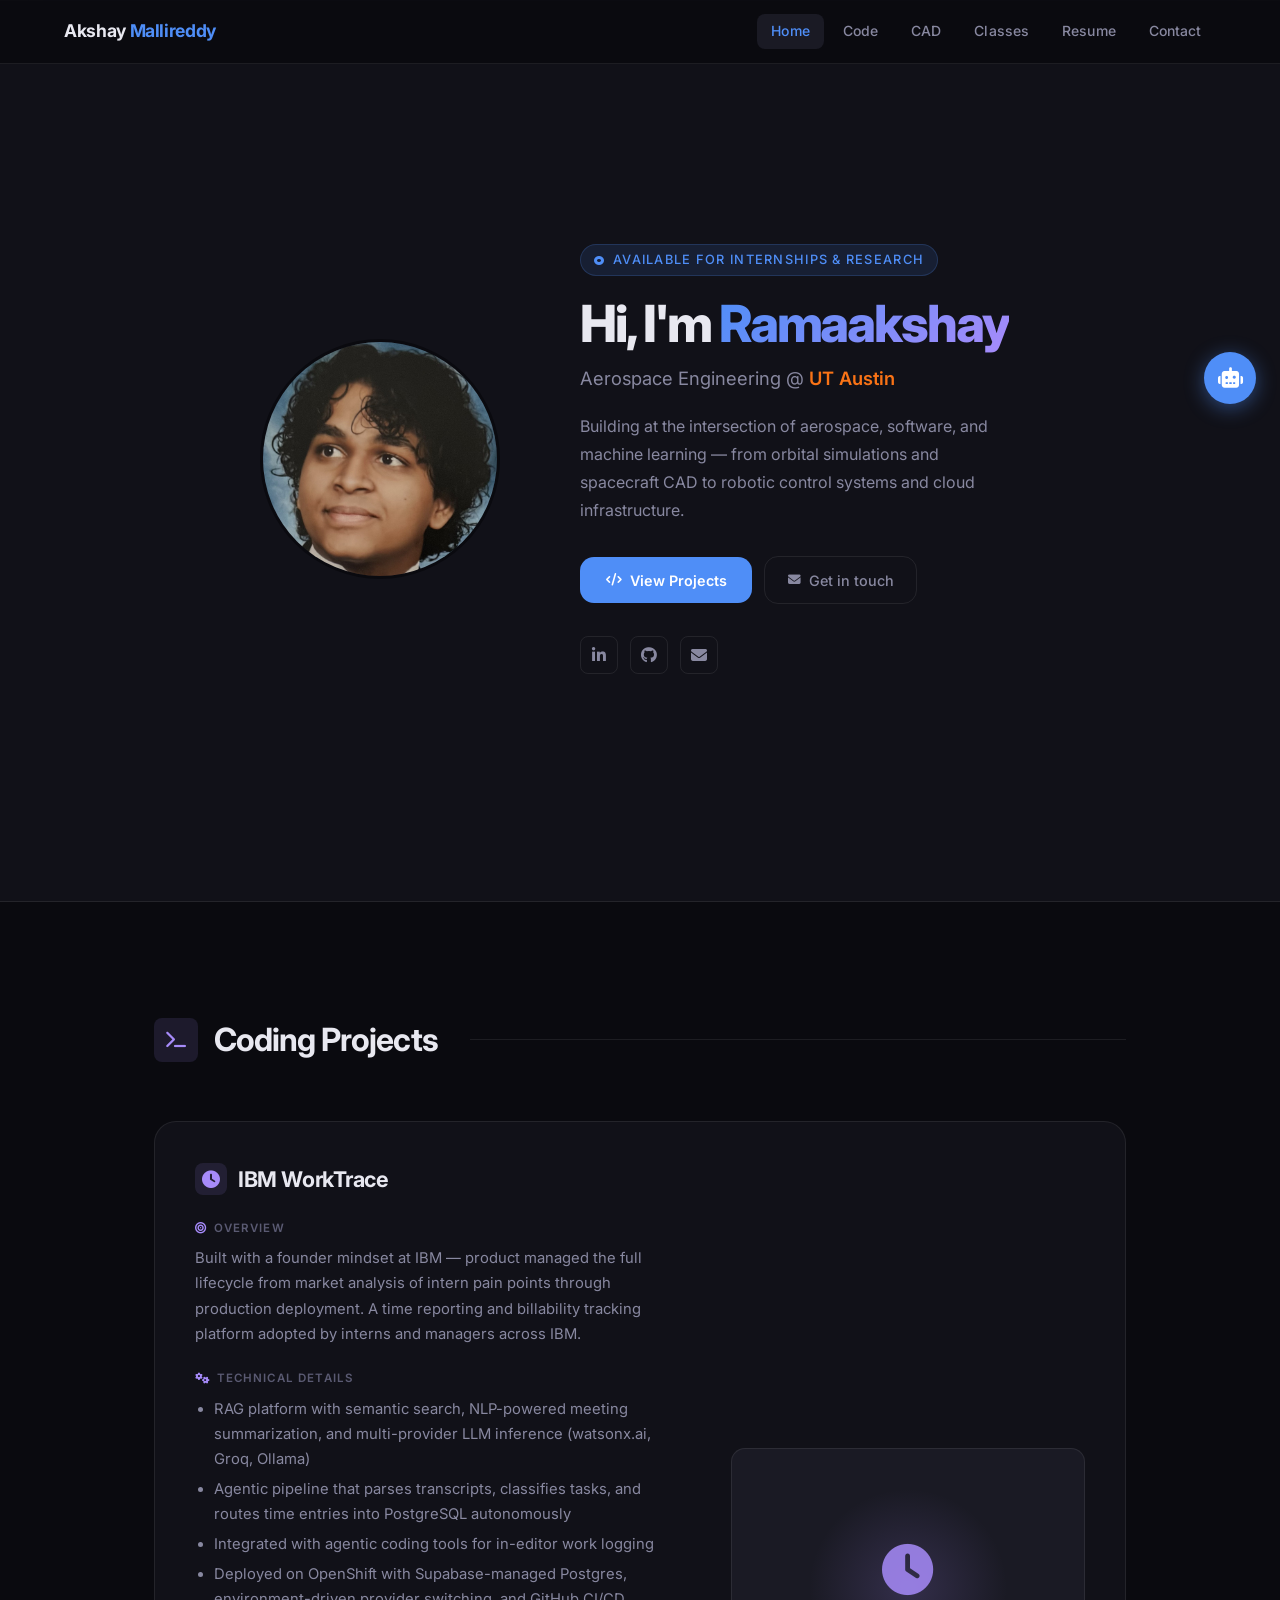
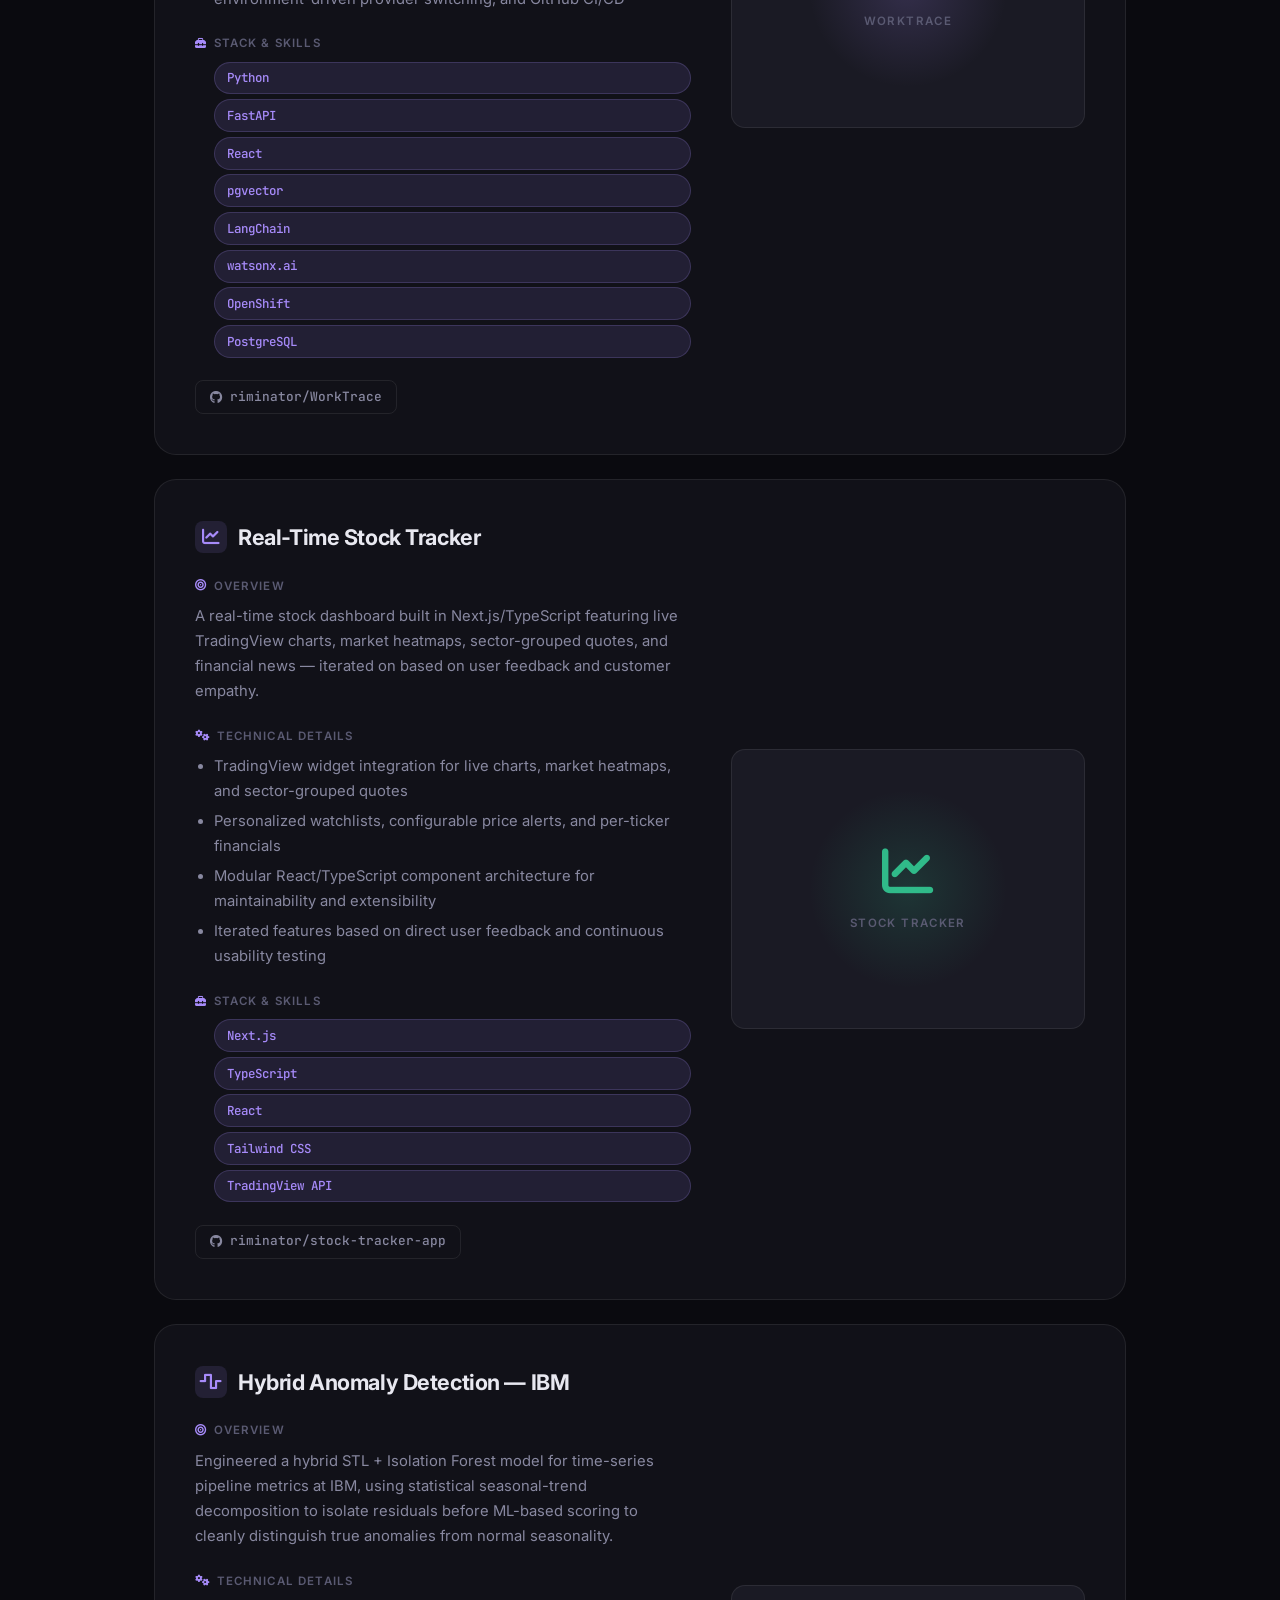
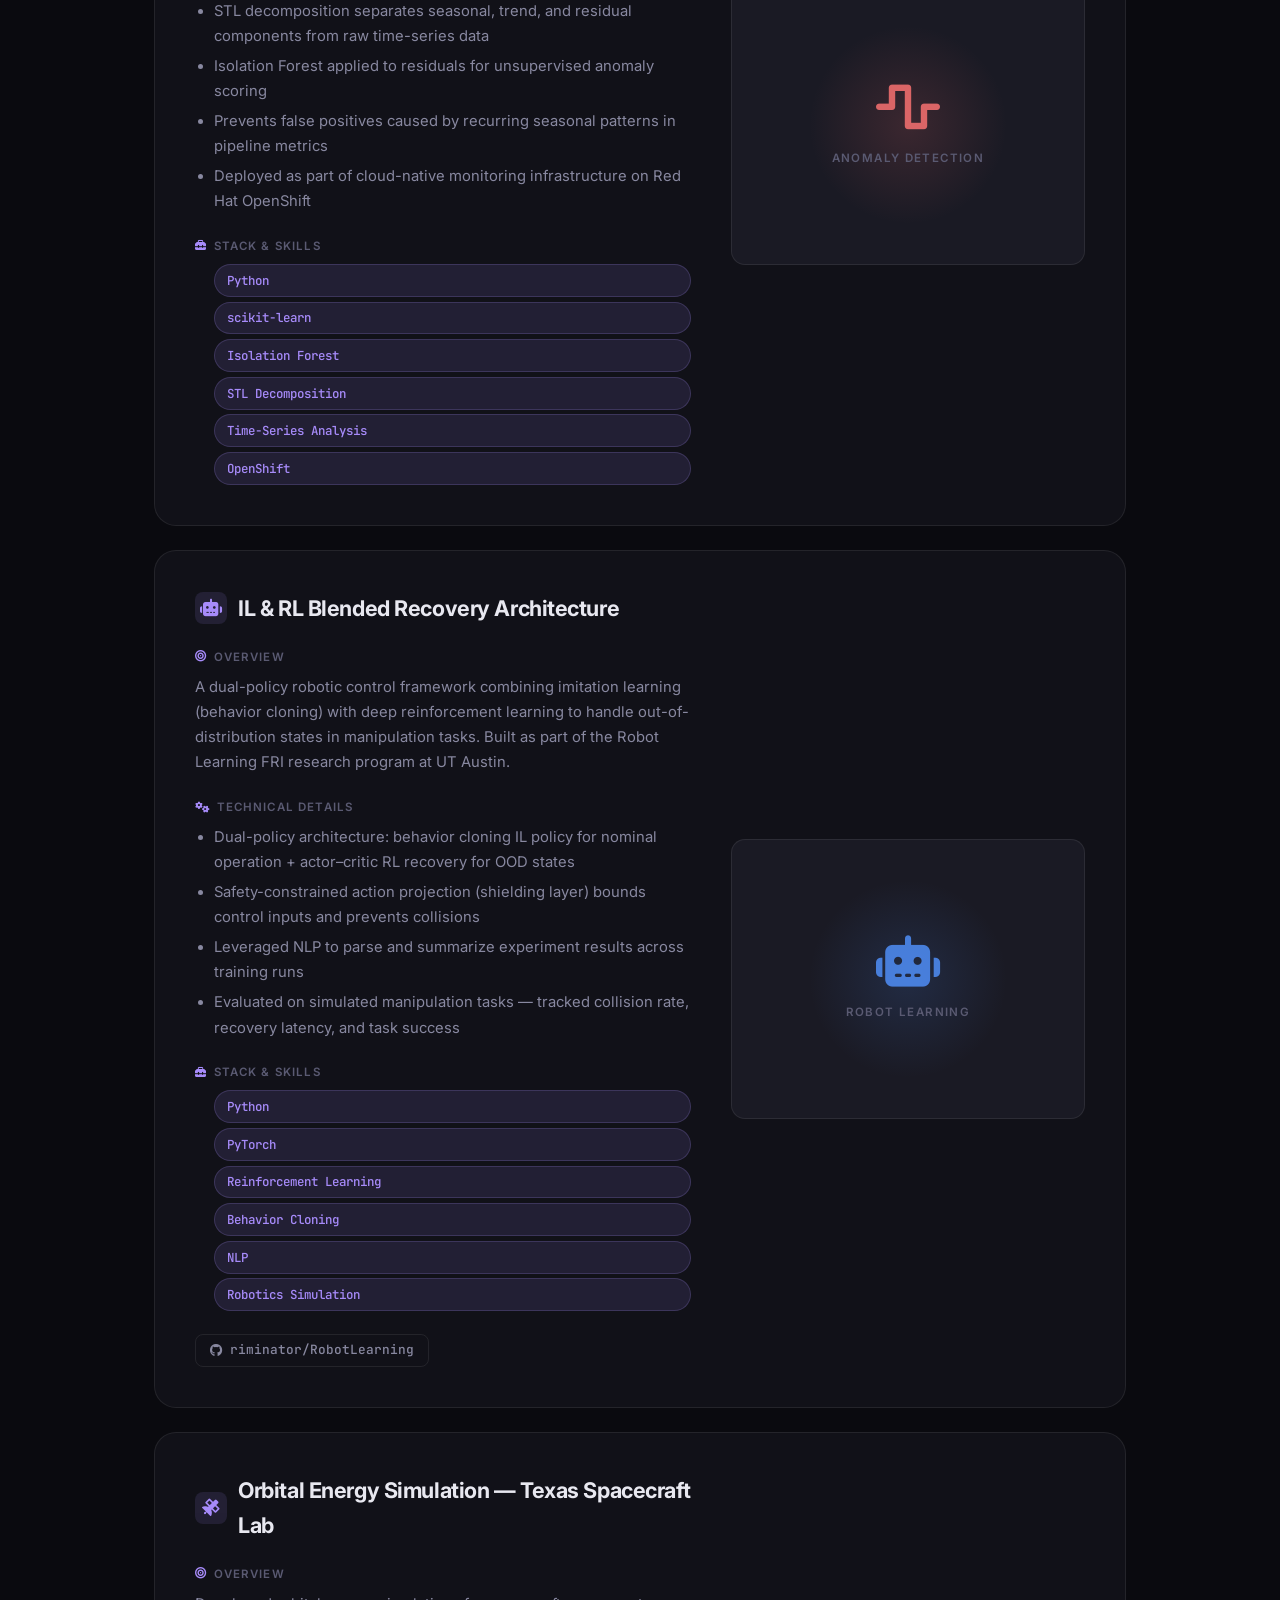
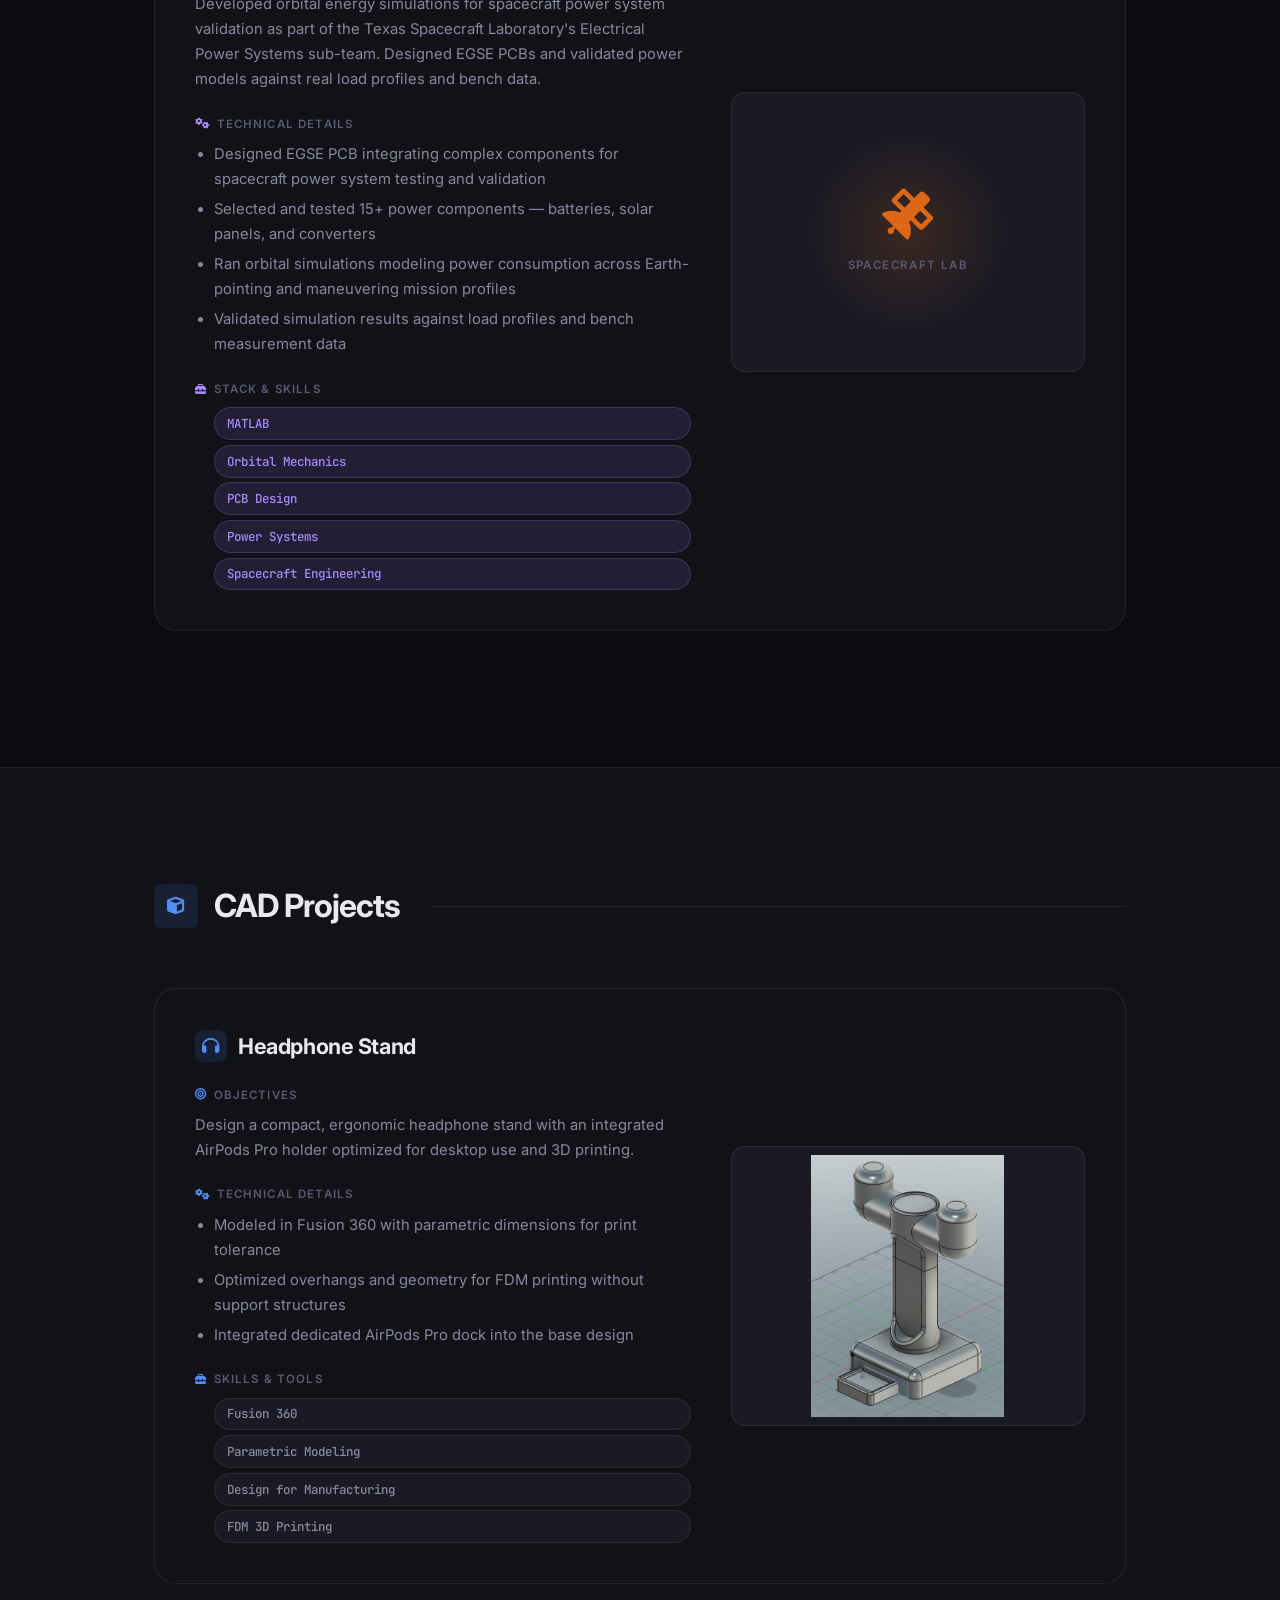
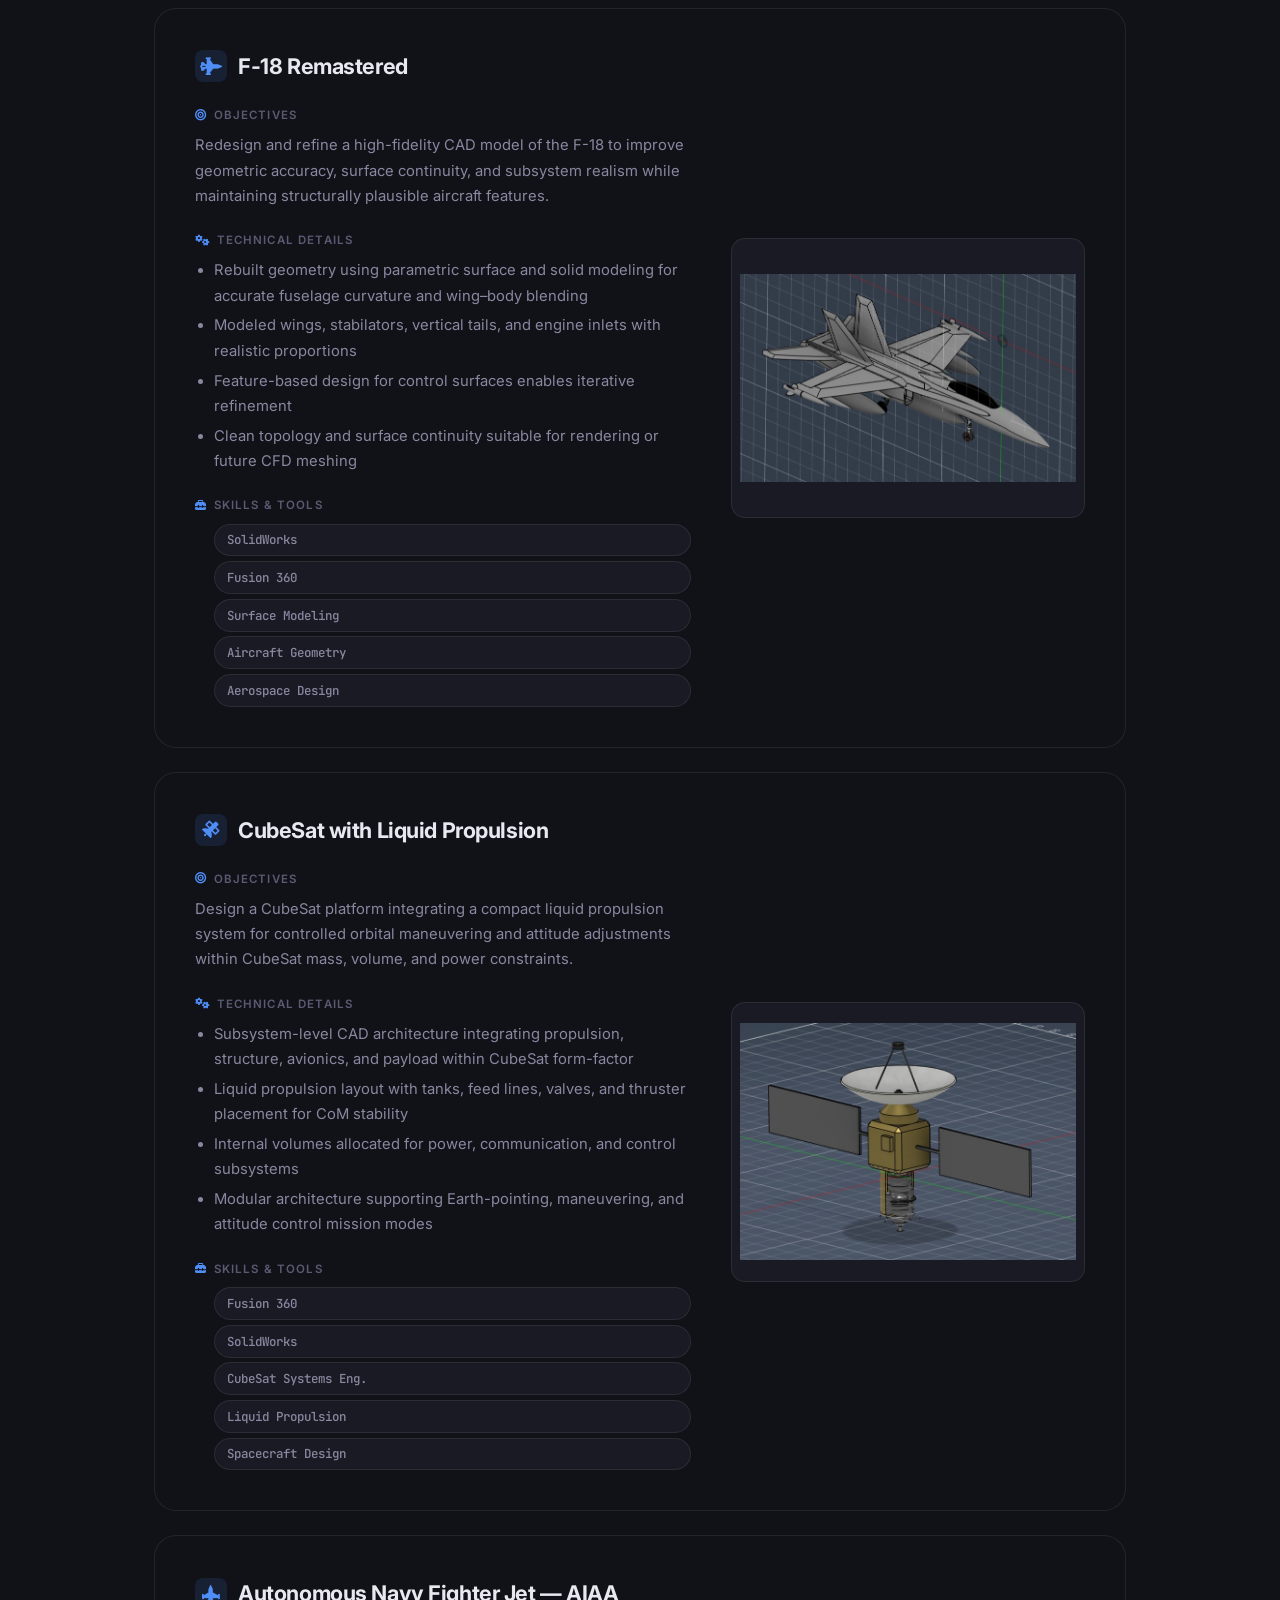
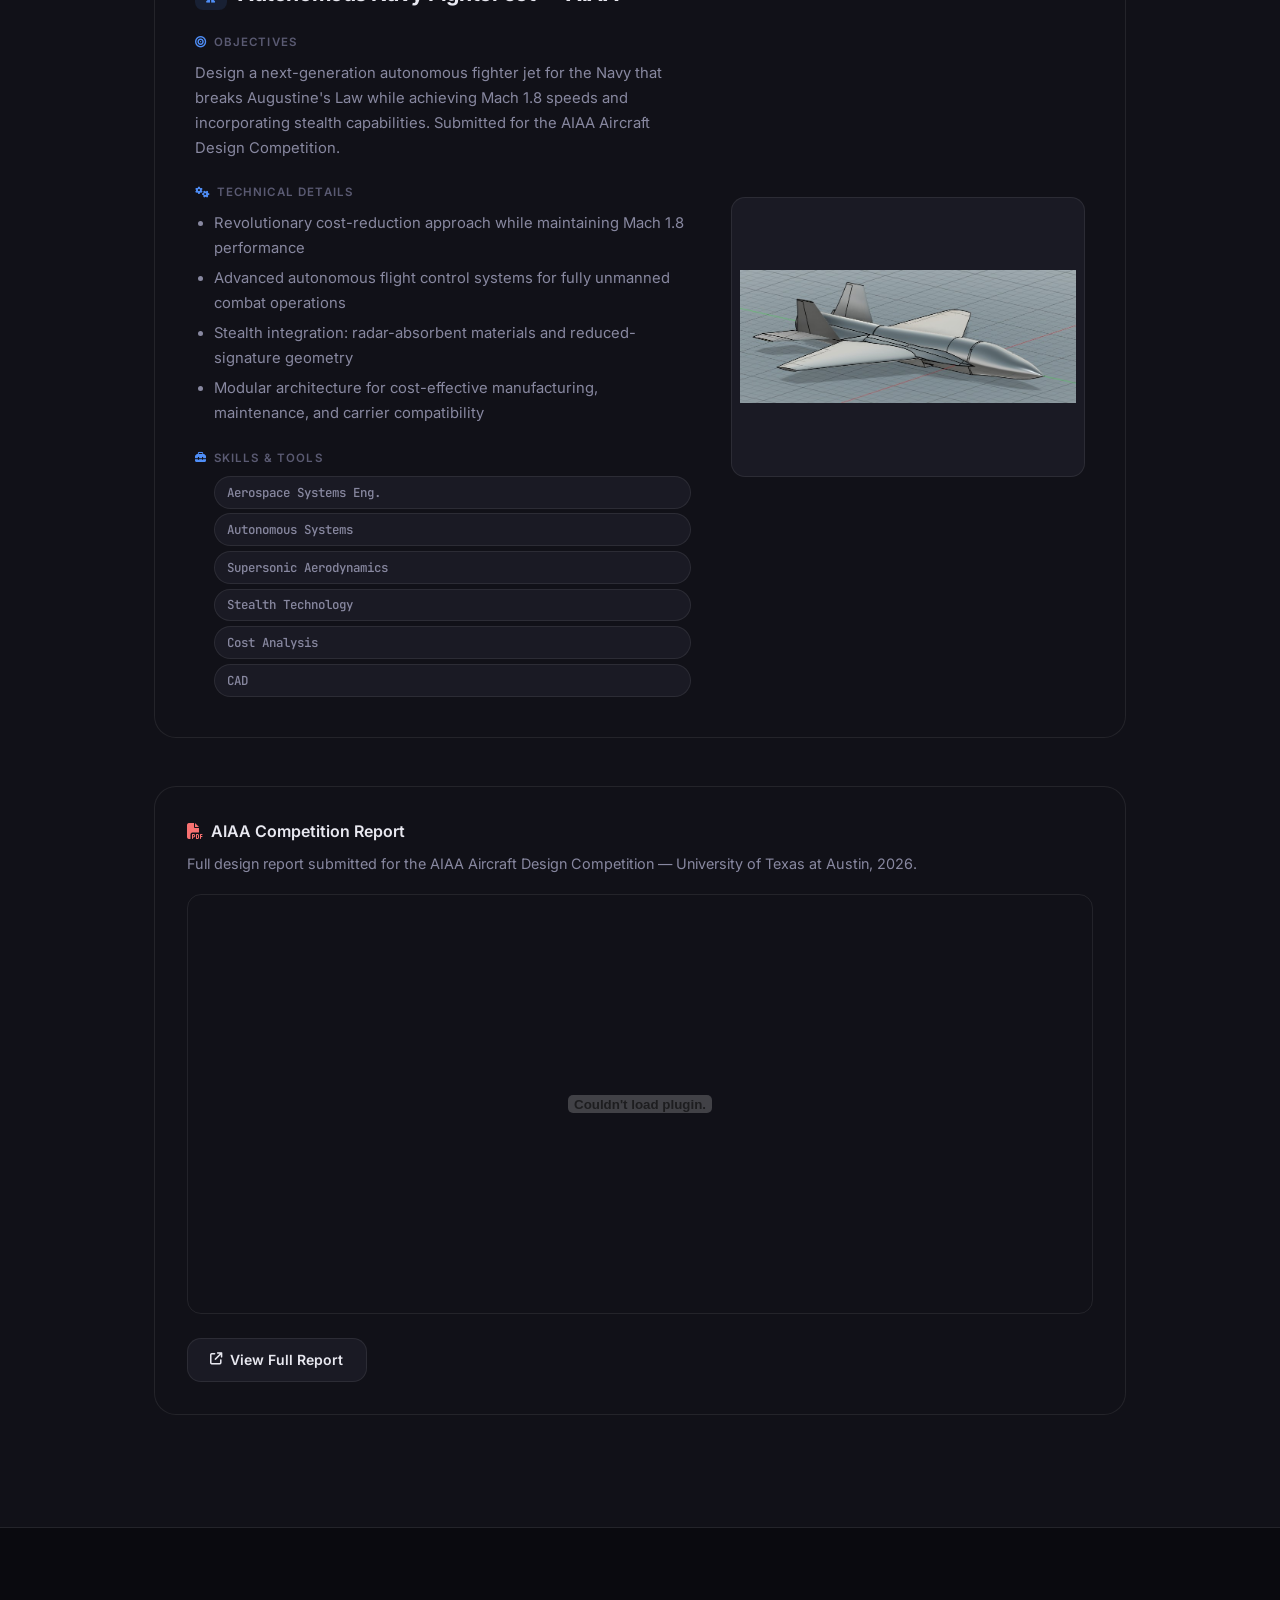
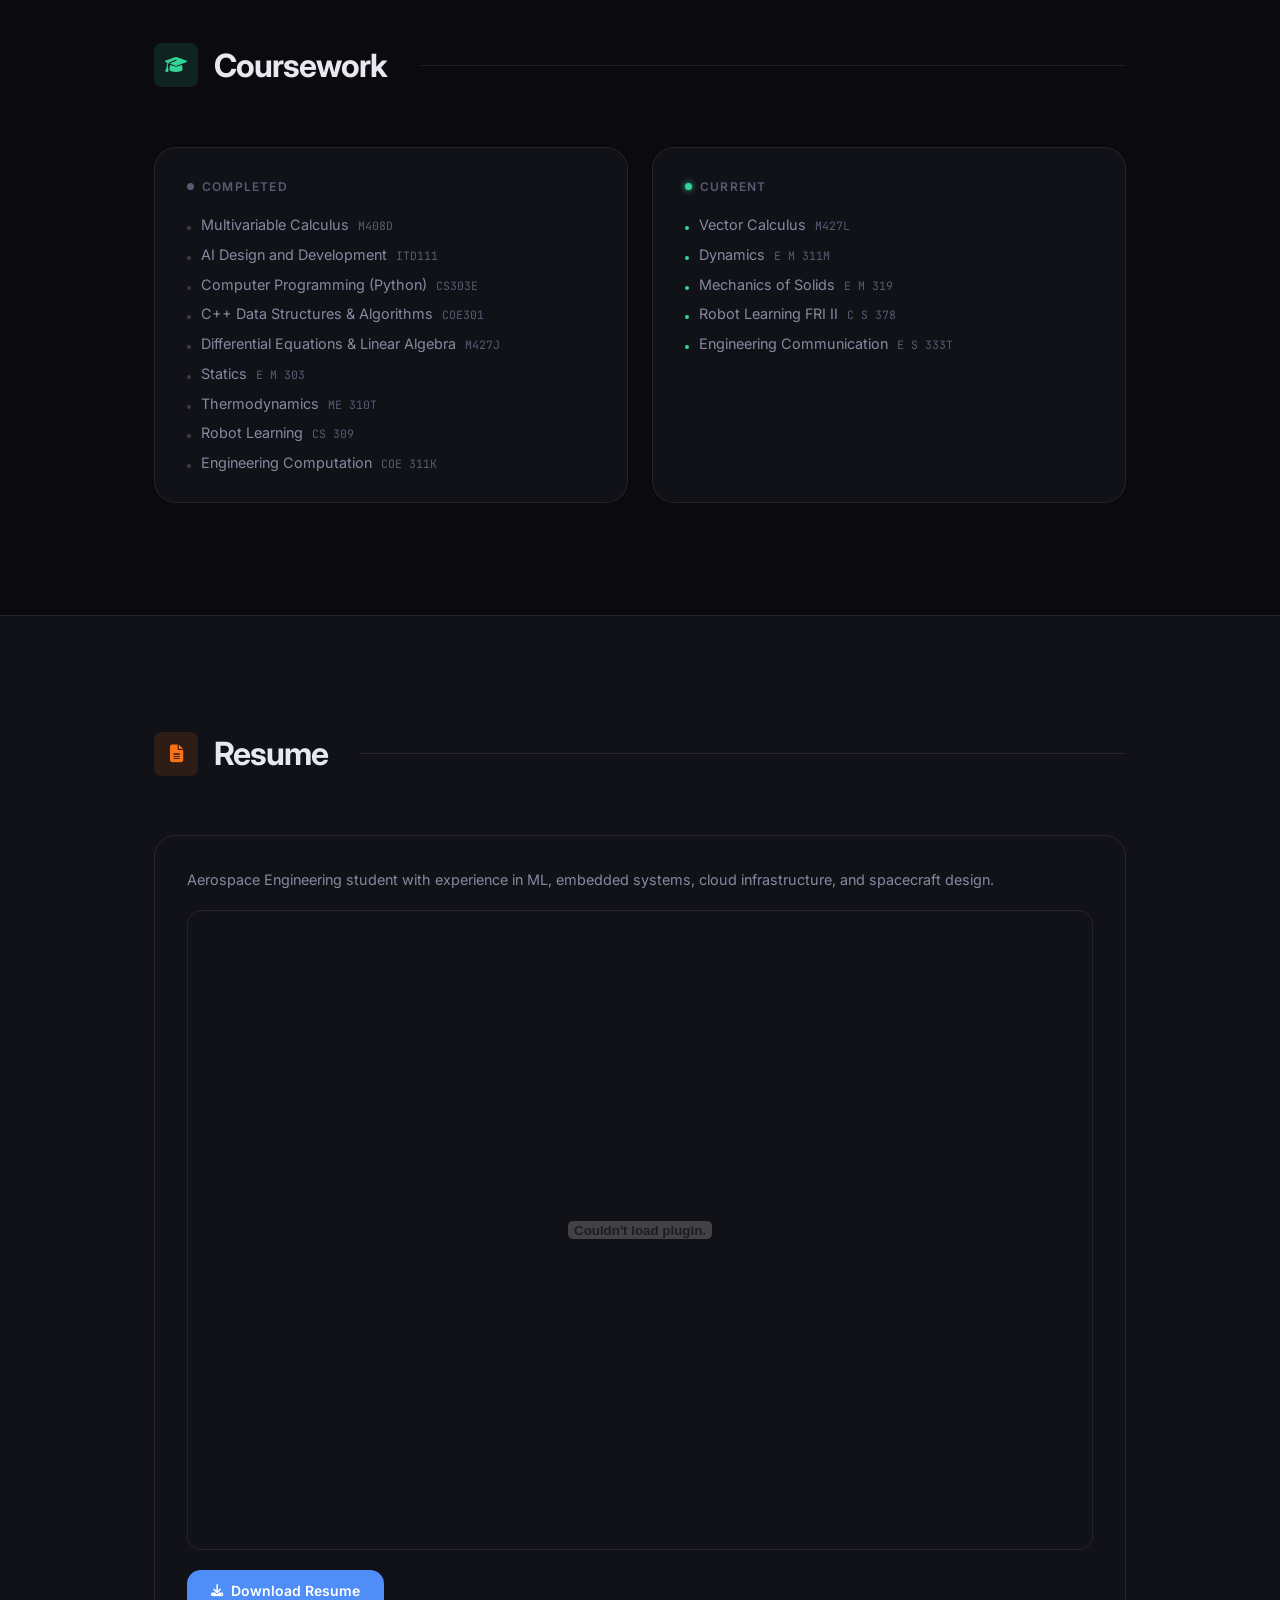
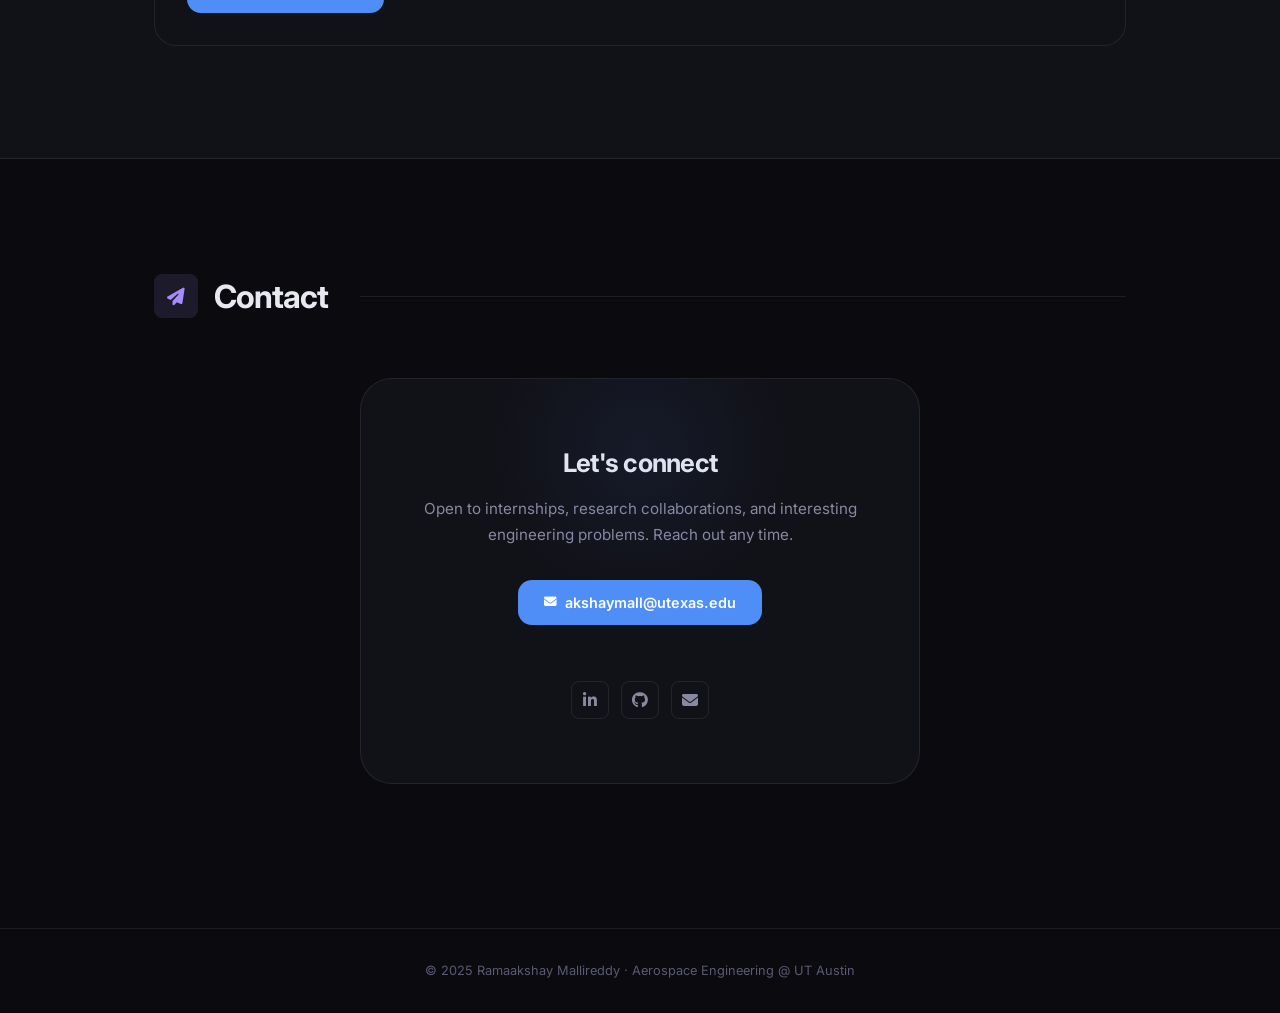
==== Portfolio/static/index.html @ 1b71475b "Added Render URL" ====
<!DOCTYPE html>
<html lang="en">
<head>
    <meta charset="UTF-8">
    <meta name="viewport" content="width=device-width, initial-scale=1.0">

    <!-- Fonts -->
    <link href="https://fonts.googleapis.com/css2?family=Inter:wght@300;400;500;600;700;800&family=JetBrains+Mono:wght@400;500&display=swap" rel="stylesheet">

    <!-- Font Awesome -->
    <link rel="stylesheet" href="https://cdnjs.cloudflare.com/ajax/libs/font-awesome/6.5.2/css/all.min.css">

    <!-- CSS -->
    <link rel="stylesheet" href="style.css">

    <link rel="apple-touch-icon" sizes="180x180" href="assets/apple-touch-icon.png">
    <link rel="icon" type="image/png" sizes="32x32" href="assets/favicon-32x32.png">
    <link rel="icon" type="image/png" sizes="16x16" href="assets/favicon-16x16.png">
    <link rel="manifest" href="site.webmanifest">

    <title>Ramaakshay Mallireddy — Portfolio</title>
</head>
<body>

<!-- ─── HEADER ──────────────────────────────────────────────────────────── -->
<header>
    <a href="#home" class="logo">Akshay <span>Mallireddy</span></a>
    <nav>
        <a href="#home" class="active">Home</a>
        <a href="#Coding">Code</a>
        <a href="#CAD">CAD</a>
        <a href="#Classes">Classes</a>
        <a href="#Resume">Resume</a>
        <a href="#Contact">Contact</a>
    </nav>
</header>

<!-- ═══════════════════════════════════════════════════════════════════════ -->
<!-- BAND 1 — HOME                                                          -->
<!-- ═══════════════════════════════════════════════════════════════════════ -->
<div class="section-band">
<section class="home" id="home">
    <div class="home-img">
        <img src="assets/main.jpeg" alt="Akshay Mallireddy">
    </div>
    <div class="home-content">
        <div class="eyebrow">
            <i class="fas fa-circle-dot fa-xs"></i>
            Available for internships &amp; research
        </div>
        <h1>Hi, I'm <span>Ramaakshay</span></h1>
        <h3>Aerospace Engineering @ <span>UT Austin</span></h3>
        <p>
            Building at the intersection of aerospace, software, and machine learning —
            from orbital simulations and spacecraft CAD to robotic control systems and cloud infrastructure.
        </p>
        <div class="home-actions">
            <a href="#Coding" class="btn-primary">
                <i class="fas fa-code fa-sm"></i> View Projects
            </a>
            <a href="#Contact" class="btn-ghost">
                <i class="fas fa-envelope fa-sm"></i> Get in touch
            </a>
        </div>
        <div class="social-row">
            <a href="https://www.linkedin.com/in/ramaakshay-mallireddy" target="_blank" title="LinkedIn">
                <i class="fab fa-linkedin-in"></i>
            </a>
            <a href="https://github.com/riminator" target="_blank" title="GitHub">
                <i class="fab fa-github"></i>
            </a>
            <a href="mailto:akshaymall@utexas.edu" title="Email">
                <i class="fas fa-envelope"></i>
            </a>
        </div>
    </div>
</section>
</div>

<!-- ═══════════════════════════════════════════════════════════════════════ -->
<!-- BAND 2 — CODING                                                        -->
<!-- ═══════════════════════════════════════════════════════════════════════ -->
<div class="section-band">
<section class="Coding" id="Coding">

    <div class="section-heading">
        <div class="icon-wrap" style="background:rgba(167,139,250,0.12); color:#a78bfa;">
            <i class="fas fa-terminal"></i>
        </div>
        <h1>Coding Projects</h1>
        <div class="line"></div>
    </div>

    <!-- WorkTrace -->
    <div class="project-card detailed">
        <div class="project-info">
            <h3>
                <i class="fas fa-clock"></i>
                IBM WorkTrace
            </h3>

            <div class="project-section">
                <h4><i class="fas fa-bullseye"></i> Overview</h4>
                <p>
                    Built with a founder mindset at IBM — product managed the full lifecycle from market analysis
                    of intern pain points through production deployment. A time reporting and billability
                    tracking platform adopted by interns and managers across IBM.
                </p>
            </div>

            <div class="project-section">
                <h4><i class="fas fa-gears"></i> Technical Details</h4>
                <ul>
                    <li>RAG platform with semantic search, NLP-powered meeting summarization, and multi-provider LLM inference (watsonx.ai, Groq, Ollama)</li>
                    <li>Agentic pipeline that parses transcripts, classifies tasks, and routes time entries into PostgreSQL autonomously</li>
                    <li>Integrated with agentic coding tools for in-editor work logging</li>
                    <li>Deployed on OpenShift with Supabase-managed Postgres, environment-driven provider switching, and GitHub CI/CD</li>
                </ul>
            </div>

            <div class="project-section">
                <h4><i class="fas fa-toolbox"></i> Stack &amp; Skills</h4>
                <ul class="skills">
                    <li>Python</li>
                    <li>FastAPI</li>
                    <li>React</li>
                    <li>pgvector</li>
                    <li>LangChain</li>
                    <li>watsonx.ai</li>
                    <li>OpenShift</li>
                    <li>PostgreSQL</li>
                </ul>
            </div>

            <div class="project-section">
                <a href="https://github.com/riminator/WorkTrace" target="_blank" class="github-link">
                    <i class="fab fa-github"></i> riminator/WorkTrace
                </a>
            </div>
        </div>

        <div class="project-media">
            <div class="project-icon-panel" style="--panel-glow: rgba(167,139,250,0.18);">
                <i class="fas fa-clock panel-icon"></i>
                <span class="panel-label">WorkTrace</span>
            </div>
        </div>
    </div>

    <!-- Stock Tracker -->
    <div class="project-card detailed">
        <div class="project-info">
            <h3>
                <i class="fas fa-chart-line"></i>
                Real-Time Stock Tracker
            </h3>

            <div class="project-section">
                <h4><i class="fas fa-bullseye"></i> Overview</h4>
                <p>
                    A real-time stock dashboard built in Next.js/TypeScript featuring live TradingView charts,
                    market heatmaps, sector-grouped quotes, and financial news — iterated on based on user
                    feedback and customer empathy.
                </p>
            </div>

            <div class="project-section">
                <h4><i class="fas fa-gears"></i> Technical Details</h4>
                <ul>
                    <li>TradingView widget integration for live charts, market heatmaps, and sector-grouped quotes</li>
                    <li>Personalized watchlists, configurable price alerts, and per-ticker financials</li>
                    <li>Modular React/TypeScript component architecture for maintainability and extensibility</li>
                    <li>Iterated features based on direct user feedback and continuous usability testing</li>
                </ul>
            </div>

            <div class="project-section">
                <h4><i class="fas fa-toolbox"></i> Stack &amp; Skills</h4>
                <ul class="skills">
                    <li>Next.js</li>
                    <li>TypeScript</li>
                    <li>React</li>
                    <li>Tailwind CSS</li>
                    <li>TradingView API</li>
                </ul>
            </div>

            <div class="project-section">
                <a href="https://github.com/riminator/stock-tracker-app" target="_blank" class="github-link">
                    <i class="fab fa-github"></i> riminator/stock-tracker-app
                </a>
            </div>
        </div>

        <div class="project-media">
            <div class="project-icon-panel" style="--panel-glow: rgba(52,211,153,0.15);">
                <i class="fas fa-chart-line panel-icon" style="color: var(--green);"></i>
                <span class="panel-label">Stock Tracker</span>
            </div>
        </div>
    </div>

    <!-- Anomaly Detection -->
    <div class="project-card detailed">
        <div class="project-info">
            <h3>
                <i class="fas fa-wave-square"></i>
                Hybrid Anomaly Detection — IBM
            </h3>

            <div class="project-section">
                <h4><i class="fas fa-bullseye"></i> Overview</h4>
                <p>
                    Engineered a hybrid STL + Isolation Forest model for time-series pipeline metrics at IBM,
                    using statistical seasonal-trend decomposition to isolate residuals before ML-based scoring
                    to cleanly distinguish true anomalies from normal seasonality.
                </p>
            </div>

            <div class="project-section">
                <h4><i class="fas fa-gears"></i> Technical Details</h4>
                <ul>
                    <li>STL decomposition separates seasonal, trend, and residual components from raw time-series data</li>
                    <li>Isolation Forest applied to residuals for unsupervised anomaly scoring</li>
                    <li>Prevents false positives caused by recurring seasonal patterns in pipeline metrics</li>
                    <li>Deployed as part of cloud-native monitoring infrastructure on Red Hat OpenShift</li>
                </ul>
            </div>

            <div class="project-section">
                <h4><i class="fas fa-toolbox"></i> Stack &amp; Skills</h4>
                <ul class="skills">
                    <li>Python</li>
                    <li>scikit-learn</li>
                    <li>Isolation Forest</li>
                    <li>STL Decomposition</li>
                    <li>Time-Series Analysis</li>
                    <li>OpenShift</li>
                </ul>
            </div>

        </div>

        <div class="project-media">
            <div class="project-icon-panel" style="--panel-glow: rgba(248,113,113,0.15);">
                <i class="fas fa-wave-square panel-icon" style="color: var(--red);"></i>
                <span class="panel-label">Anomaly Detection</span>
            </div>
        </div>
    </div>

    <!-- IL & RL Robotic Control -->
    <div class="project-card detailed">
        <div class="project-info">
            <h3>
                <i class="fas fa-robot"></i>
                IL &amp; RL Blended Recovery Architecture
            </h3>

            <div class="project-section">
                <h4><i class="fas fa-bullseye"></i> Overview</h4>
                <p>
                    A dual-policy robotic control framework combining imitation learning (behavior cloning)
                    with deep reinforcement learning to handle out-of-distribution states in manipulation tasks.
                    Built as part of the Robot Learning FRI research program at UT Austin.
                </p>
            </div>

            <div class="project-section">
                <h4><i class="fas fa-gears"></i> Technical Details</h4>
                <ul>
                    <li>Dual-policy architecture: behavior cloning IL policy for nominal operation + actor–critic RL recovery for OOD states</li>
                    <li>Safety-constrained action projection (shielding layer) bounds control inputs and prevents collisions</li>
                    <li>Leveraged NLP to parse and summarize experiment results across training runs</li>
                    <li>Evaluated on simulated manipulation tasks — tracked collision rate, recovery latency, and task success</li>
                </ul>
            </div>

            <div class="project-section">
                <h4><i class="fas fa-toolbox"></i> Stack &amp; Skills</h4>
                <ul class="skills">
                    <li>Python</li>
                    <li>PyTorch</li>
                    <li>Reinforcement Learning</li>
                    <li>Behavior Cloning</li>
                    <li>NLP</li>
                    <li>Robotics Simulation</li>
                </ul>
            </div>

            <div class="project-section">
                <a href="https://github.com/riminator/RobotLearning" target="_blank" class="github-link">
                    <i class="fab fa-github"></i> riminator/RobotLearning
                </a>
            </div>
        </div>

        <div class="project-media">
            <div class="project-icon-panel" style="--panel-glow: rgba(79,142,247,0.15);">
                <i class="fas fa-robot panel-icon" style="color: var(--blue);"></i>
                <span class="panel-label">Robot Learning</span>
            </div>
        </div>
    </div>

    <!-- Orbital Energy Simulation -->
    <div class="project-card detailed">
        <div class="project-info">
            <h3>
                <i class="fas fa-satellite"></i>
                Orbital Energy Simulation — Texas Spacecraft Lab
            </h3>

            <div class="project-section">
                <h4><i class="fas fa-bullseye"></i> Overview</h4>
                <p>
                    Developed orbital energy simulations for spacecraft power system validation as part of
                    the Texas Spacecraft Laboratory's Electrical Power Systems sub-team. Designed EGSE PCBs
                    and validated power models against real load profiles and bench data.
                </p>
            </div>

            <div class="project-section">
                <h4><i class="fas fa-gears"></i> Technical Details</h4>
                <ul>
                    <li>Designed EGSE PCB integrating complex components for spacecraft power system testing and validation</li>
                    <li>Selected and tested 15+ power components — batteries, solar panels, and converters</li>
                    <li>Ran orbital simulations modeling power consumption across Earth-pointing and maneuvering mission profiles</li>
                    <li>Validated simulation results against load profiles and bench measurement data</li>
                </ul>
            </div>

            <div class="project-section">
                <h4><i class="fas fa-toolbox"></i> Stack &amp; Skills</h4>
                <ul class="skills">
                    <li>MATLAB</li>
                    <li>Orbital Mechanics</li>
                    <li>PCB Design</li>
                    <li>Power Systems</li>
                    <li>Spacecraft Engineering</li>
                </ul>
            </div>

        </div>

        <div class="project-media">
            <div class="project-icon-panel" style="--panel-glow: rgba(249,115,22,0.15);">
                <i class="fas fa-satellite panel-icon" style="color: var(--orange);"></i>
                <span class="panel-label">Spacecraft Lab</span>
            </div>
        </div>
    </div>

</section>
</div>

<!-- ═══════════════════════════════════════════════════════════════════════ -->
<!-- BAND 3 — CAD                                                           -->
<!-- ═══════════════════════════════════════════════════════════════════════ -->
<div class="section-band">
<section class="CAD" id="CAD">

    <div class="section-heading">
        <div class="icon-wrap" style="background:rgba(79,142,247,0.12); color:#4f8ef7;">
            <i class="fas fa-cube"></i>
        </div>
        <h1>CAD Projects</h1>
        <div class="line"></div>
    </div>

    <!-- Headphone Stand -->
    <div class="project-card detailed">
        <div class="project-info">
            <h3>
                <i class="fas fa-headphones"></i>
                Headphone Stand
            </h3>

            <div class="project-section">
                <h4><i class="fas fa-bullseye"></i> Objectives</h4>
                <p>
                    Design a compact, ergonomic headphone stand with an integrated
                    AirPods Pro holder optimized for desktop use and 3D printing.
                </p>
            </div>

            <div class="project-section">
                <h4><i class="fas fa-gears"></i> Technical Details</h4>
                <ul>
                    <li>Modeled in Fusion 360 with parametric dimensions for print tolerance</li>
                    <li>Optimized overhangs and geometry for FDM printing without support structures</li>
                    <li>Integrated dedicated AirPods Pro dock into the base design</li>
                </ul>
            </div>

            <div class="project-section">
                <h4><i class="fas fa-toolbox"></i> Skills &amp; Tools</h4>
                <ul class="skills">
                    <li>Fusion 360</li>
                    <li>Parametric Modeling</li>
                    <li>Design for Manufacturing</li>
                    <li>FDM 3D Printing</li>
                </ul>
            </div>
        </div>

        <div class="project-media">
            <img src="assets/project_1.jpg" alt="Headphone Stand CAD">
        </div>
    </div>

    <!-- F-18 Remastered -->
    <div class="project-card detailed">
        <div class="project-info">
            <h3>
                <i class="fas fa-fighter-jet"></i>
                F-18 Remastered
            </h3>

            <div class="project-section">
                <h4><i class="fas fa-bullseye"></i> Objectives</h4>
                <p>
                    Redesign and refine a high-fidelity CAD model of the F-18 to improve geometric accuracy,
                    surface continuity, and subsystem realism while maintaining structurally plausible aircraft features.
                </p>
            </div>

            <div class="project-section">
                <h4><i class="fas fa-gears"></i> Technical Details</h4>
                <ul>
                    <li>Rebuilt geometry using parametric surface and solid modeling for accurate fuselage curvature and wing–body blending</li>
                    <li>Modeled wings, stabilators, vertical tails, and engine inlets with realistic proportions</li>
                    <li>Feature-based design for control surfaces enables iterative refinement</li>
                    <li>Clean topology and surface continuity suitable for rendering or future CFD meshing</li>
                </ul>
            </div>

            <div class="project-section">
                <h4><i class="fas fa-toolbox"></i> Skills &amp; Tools</h4>
                <ul class="skills">
                    <li>SolidWorks</li>
                    <li>Fusion 360</li>
                    <li>Surface Modeling</li>
                    <li>Aircraft Geometry</li>
                    <li>Aerospace Design</li>
                </ul>
            </div>
        </div>

        <div class="project-media">
            <img src="assets/project_2.jpg" alt="F-18 Remastered">
        </div>
    </div>

    <!-- CubeSat -->
    <div class="project-card detailed">
        <div class="project-info">
            <h3>
                <i class="fas fa-satellite"></i>
                CubeSat with Liquid Propulsion
            </h3>

            <div class="project-section">
                <h4><i class="fas fa-bullseye"></i> Objectives</h4>
                <p>
                    Design a CubeSat platform integrating a compact liquid propulsion system for controlled
                    orbital maneuvering and attitude adjustments within CubeSat mass, volume, and power constraints.
                </p>
            </div>

            <div class="project-section">
                <h4><i class="fas fa-gears"></i> Technical Details</h4>
                <ul>
                    <li>Subsystem-level CAD architecture integrating propulsion, structure, avionics, and payload within CubeSat form-factor</li>
                    <li>Liquid propulsion layout with tanks, feed lines, valves, and thruster placement for CoM stability</li>
                    <li>Internal volumes allocated for power, communication, and control subsystems</li>
                    <li>Modular architecture supporting Earth-pointing, maneuvering, and attitude control mission modes</li>
                </ul>
            </div>

            <div class="project-section">
                <h4><i class="fas fa-toolbox"></i> Skills &amp; Tools</h4>
                <ul class="skills">
                    <li>Fusion 360</li>
                    <li>SolidWorks</li>
                    <li>CubeSat Systems Eng.</li>
                    <li>Liquid Propulsion</li>
                    <li>Spacecraft Design</li>
                </ul>
            </div>
        </div>

        <div class="project-media">
            <img src="assets/project_3.jpg" alt="CubeSat CAD">
        </div>
    </div>

    <!-- Autonomous Navy Fighter Jet -->
    <div class="project-card detailed">
        <div class="project-info">
            <h3>
                <i class="fas fa-jet-fighter-up"></i>
                Autonomous Navy Fighter Jet — AIAA
            </h3>

            <div class="project-section">
                <h4><i class="fas fa-bullseye"></i> Objectives</h4>
                <p>
                    Design a next-generation autonomous fighter jet for the Navy that breaks Augustine's Law
                    while achieving Mach 1.8 speeds and incorporating stealth capabilities.
                    Submitted for the AIAA Aircraft Design Competition.
                </p>
            </div>

            <div class="project-section">
                <h4><i class="fas fa-gears"></i> Technical Details</h4>
                <ul>
                    <li>Revolutionary cost-reduction approach while maintaining Mach 1.8 performance</li>
                    <li>Advanced autonomous flight control systems for fully unmanned combat operations</li>
                    <li>Stealth integration: radar-absorbent materials and reduced-signature geometry</li>
                    <li>Modular architecture for cost-effective manufacturing, maintenance, and carrier compatibility</li>
                </ul>
            </div>

            <div class="project-section">
                <h4><i class="fas fa-toolbox"></i> Skills &amp; Tools</h4>
                <ul class="skills">
                    <li>Aerospace Systems Eng.</li>
                    <li>Autonomous Systems</li>
                    <li>Supersonic Aerodynamics</li>
                    <li>Stealth Technology</li>
                    <li>Cost Analysis</li>
                    <li>CAD</li>
                </ul>
            </div>
        </div>

        <div class="project-media">
            <img src="assets/project_4.jpg" alt="Autonomous Navy Fighter Jet">
        </div>
    </div>

    <div class="report-section">
        <h4><i class="fas fa-file-pdf"></i> AIAA Competition Report</h4>
        <p>Full design report submitted for the AIAA Aircraft Design Competition — University of Texas at Austin, 2026.</p>
        <embed src="assets/2026_The University of Texas at Austin_DESIGN_REPORT.pdf" type="application/pdf" width="100%" height="420px" />
        <a href="assets/2026_The University of Texas at Austin_DESIGN_REPORT.pdf" target="_blank" class="btn">
            <i class="fas fa-arrow-up-right-from-square fa-sm"></i> View Full Report
        </a>
    </div>

</section>
</div>

<!-- ═══════════════════════════════════════════════════════════════════════ -->
<!-- BAND 4 — CLASSES                                                       -->
<!-- ═══════════════════════════════════════════════════════════════════════ -->
<div class="section-band">
<section class="Classes" id="Classes">

    <div class="section-heading">
        <div class="icon-wrap" style="background:rgba(52,211,153,0.12); color:#34d399;">
            <i class="fas fa-graduation-cap"></i>
        </div>
        <h1>Coursework</h1>
        <div class="line"></div>
    </div>

    <div class="classes-grid">
        <div class="classes-card completed">
            <h2><span class="dot"></span> Completed</h2>
            <ul>
                <li><span>Multivariable Calculus</span><span class="course-code">M408D</span></li>
                <li><span>AI Design and Development</span><span class="course-code">ITD111</span></li>
                <li><span>Computer Programming (Python)</span><span class="course-code">CS303E</span></li>
                <li><span>C++ Data Structures &amp; Algorithms</span><span class="course-code">COE301</span></li>
                <li><span>Differential Equations &amp; Linear Algebra</span><span class="course-code">M427J</span></li>
                <li><span>Statics</span><span class="course-code">E M 303</span></li>
                <li><span>Thermodynamics</span><span class="course-code">ME 310T</span></li>
                <li><span>Robot Learning</span><span class="course-code">CS 309</span></li>
                <li><span>Engineering Computation</span><span class="course-code">COE 311K</span></li>
            </ul>
        </div>
        <div class="classes-card current">
            <h2><span class="dot"></span> Current</h2>
            <ul>
                <li><span>Vector Calculus</span><span class="course-code">M427L</span></li>
                <li><span>Dynamics</span><span class="course-code">E M 311M</span></li>
                <li><span>Mechanics of Solids</span><span class="course-code">E M 319</span></li>
                <li><span>Robot Learning FRI II</span><span class="course-code">C S 378</span></li>
                <li><span>Engineering Communication</span><span class="course-code">E S 333T</span></li>
            </ul>
        </div>
    </div>

</section>
</div>

<!-- ═══════════════════════════════════════════════════════════════════════ -->
<!-- BAND 5 — RESUME                                                        -->
<!-- ═══════════════════════════════════════════════════════════════════════ -->
<div class="section-band">
<section class="Resume" id="Resume">

    <div class="section-heading">
        <div class="icon-wrap" style="background:rgba(249,115,22,0.12); color:#f97316;">
            <i class="fas fa-file-lines"></i>
        </div>
        <h1>Resume</h1>
        <div class="line"></div>
    </div>

    <div class="resume-wrapper">
        <p>Aerospace Engineering student with experience in ML, embedded systems, cloud infrastructure, and spacecraft design.</p>
        <embed src="assets/Ramaakshay_Mallireddy_Resume (5).pdf" type="application/pdf" width="100%" height="640px" />
        <a href="assets/Ramaakshay_Mallireddy_Resume (5).pdf" target="_blank" class="btn">
            <i class="fas fa-download fa-sm"></i> Download Resume
        </a>
    </div>

</section>
</div>

<!-- ═══════════════════════════════════════════════════════════════════════ -->
<!-- BAND 6 — CONTACT                                                       -->
<!-- ═══════════════════════════════════════════════════════════════════════ -->
<div class="section-band">
<section class="Contact" id="Contact">

    <div class="section-heading">
        <div class="icon-wrap" style="background:rgba(167,139,250,0.12); color:#a78bfa;">
            <i class="fas fa-paper-plane"></i>
        </div>
        <h1>Contact</h1>
        <div class="line"></div>
    </div>

    <div class="contact-inner">
        <h2>Let's connect</h2>
        <p>Open to internships, research collaborations, and interesting engineering problems. Reach out any time.</p>
        <a href="mailto:akshaymall@utexas.edu" class="btn-primary">
            <i class="fas fa-envelope fa-sm"></i> akshaymall@utexas.edu
        </a>
        <div class="social-row" style="margin-top: 1.5rem; justify-content: center;">
            <a href="https://www.linkedin.com/in/ramaakshay-mallireddy" target="_blank" title="LinkedIn">
                <i class="fab fa-linkedin-in"></i>
            </a>
            <a href="https://github.com/riminator" target="_blank" title="GitHub">
                <i class="fab fa-github"></i>
            </a>
            <a href="mailto:akshaymall@utexas.edu" title="Email">
                <i class="fas fa-envelope"></i>
            </a>
        </div>
    </div>

</section>
</div>

<footer>
    <p>© 2025 Ramaakshay Mallireddy · Aerospace Engineering @ UT Austin</p>
</footer>

<!-- ─── FLOATING AI TWIN CHAT BUBBLE ────────────────────────────────────── -->
<div id="twin-bubble">
    <!-- Toggle button -->
    <button id="twin-toggle" aria-label="Chat with AI twin" title="Chat with my AI twin">
        <i class="fas fa-robot" id="twin-icon-open"></i>
        <i class="fas fa-xmark" id="twin-icon-close" style="display:none;"></i>
    </button>

    <!-- Chat panel -->
    <div id="twin-panel" aria-live="polite">
        <div id="twin-header">
            <div id="twin-header-left">
                <span id="twin-avatar"><i class="fas fa-robot"></i></span>
                <div>
                    <div id="twin-name">Akshay's AI Twin</div>
                    <div id="twin-status"><span id="twin-dot"></span>Online</div>
                </div>
            </div>
            <button id="twin-close-btn" aria-label="Close chat">
                <i class="fas fa-xmark"></i>
            </button>
        </div>

        <div id="twin-messages">
            <div class="twin-msg bot">
                <span class="twin-msg-text">Hi! I'm Akshay's AI twin. Ask me anything about his background, skills, or projects.</span>
            </div>
        </div>

        <div id="twin-input-row">
            <input id="twin-input" type="text" placeholder="Ask me anything…" autocomplete="off" />
            <button id="twin-send" aria-label="Send">
                <i class="fas fa-paper-plane"></i>
            </button>
        </div>
    </div>
</div>

<script>
    // ── Nav active state ────────────────────────────────────────────────────
    const sections = document.querySelectorAll("section");
    const navLinks = document.querySelectorAll("nav a");
    const observer = new IntersectionObserver((entries) => {
        entries.forEach(entry => {
            if (entry.isIntersecting) {
                const id = entry.target.getAttribute("id");
                navLinks.forEach(link => {
                    link.classList.remove("active");
                    if (link.getAttribute("href") === `#${id}`) link.classList.add("active");
                });
            }
        });
    }, { rootMargin: "-40% 0px -55% 0px" });
    sections.forEach(s => observer.observe(s));

    // ── Digital Twin chat bubble ────────────────────────────────────────────
    const AGENT_URL = "https://portfolio-ylw8.onrender.com";

    const panel      = document.getElementById("twin-panel");
    const toggleBtn  = document.getElementById("twin-toggle");
    const closeBtn   = document.getElementById("twin-close-btn");
    const iconOpen   = document.getElementById("twin-icon-open");
    const iconClose  = document.getElementById("twin-icon-close");
    const messages   = document.getElementById("twin-messages");
    const input      = document.getElementById("twin-input");
    const sendBtn    = document.getElementById("twin-send");

    let history = [];   // [{role, content}, ...]
    let isOpen  = false;

    function togglePanel() {
        isOpen = !isOpen;
        panel.classList.toggle("open", isOpen);
        iconOpen.style.display  = isOpen ? "none"         : "inline-block";
        iconClose.style.display = isOpen ? "inline-block" : "none";
        if (isOpen) setTimeout(() => input.focus(), 200);
    }

    toggleBtn.addEventListener("click", togglePanel);
    closeBtn.addEventListener("click",  togglePanel);

    function appendMsg(role, text) {
        const div = document.createElement("div");
        div.className = `twin-msg ${role}`;
        const span = document.createElement("span");
        span.className = "twin-msg-text";
        span.textContent = text;
        div.appendChild(span);
        messages.appendChild(div);
        messages.scrollTop = messages.scrollHeight;
    }

    function setTyping(show) {
        let el = document.getElementById("twin-typing");
        if (show && !el) {
            el = document.createElement("div");
            el.id = "twin-typing";
            el.className = "twin-msg bot";
            el.innerHTML = '<span class="twin-msg-text"><span class="twin-dots"><span></span><span></span><span></span></span></span>';
            messages.appendChild(el);
            messages.scrollTop = messages.scrollHeight;
        } else if (!show && el) {
            el.remove();
        }
    }

    async function sendMessage() {
        const text = input.value.trim();
        if (!text) return;
        input.value = "";
        input.disabled = true;
        sendBtn.disabled = true;

        appendMsg("user", text);
        setTyping(true);

        try {
            const res = await fetch(`${AGENT_URL}/chat`, {
                method: "POST",
                headers: { "Content-Type": "application/json" },
                body: JSON.stringify({ message: text, history })
            });
            const data = await res.json();
            const reply = data.reply || "Sorry, I couldn't get a response.";
            setTyping(false);
            appendMsg("bot", reply);
            history.push({ role: "user", content: text });
            history.push({ role: "assistant", content: reply });
        } catch {
            setTyping(false);
            appendMsg("bot", "Connection error — please try again.");
        }

        input.disabled = false;
        sendBtn.disabled = false;
        input.focus();
    }

    sendBtn.addEventListener("click", sendMessage);
    input.addEventListener("keydown", e => { if (e.key === "Enter") sendMessage(); });
</script>

</body>
</html>
---- Portfolio/static/style.css ----
/* ─── FONTS ─────────────────────────────────────────────────────────────── */
@import url('https://fonts.googleapis.com/css2?family=Inter:wght@300;400;500;600;700;800&family=JetBrains+Mono:wght@400;500&display=swap');

/* ─── RESET & BASE ──────────────────────────────────────────────────────── */
*, *::before, *::after {
    margin: 0;
    padding: 0;
    box-sizing: border-box;
}

:root {
    --bg:          #0a0a0f;
    --surface:     #111118;
    --surface-2:   #1a1a24;
    --surface-3:   #22222f;
    --border:      rgba(255,255,255,0.08);
    --border-hover:rgba(255,255,255,0.18);

    --text:        #e8e8f0;
    --text-muted:  #8888a0;
    --text-dim:    #5a5a72;

    --blue:        #4f8ef7;
    --blue-dim:    rgba(79,142,247,0.12);
    --blue-glow:   rgba(79,142,247,0.3);

    --orange:      #f97316;
    --orange-dim:  rgba(249,115,22,0.12);

    --purple:      #a78bfa;
    --purple-dim:  rgba(167,139,250,0.12);

    --green:       #34d399;
    --green-dim:   rgba(52,211,153,0.12);

    --red:         #f87171;

    --radius-sm:   8px;
    --radius-md:   14px;
    --radius-lg:   22px;
    --radius-xl:   32px;

    --shadow-sm:   0 2px 8px rgba(0,0,0,0.4);
    --shadow-md:   0 8px 32px rgba(0,0,0,0.5);
    --shadow-lg:   0 20px 60px rgba(0,0,0,0.6);

    --transition:  0.25s cubic-bezier(0.4, 0, 0.2, 1);
}

html {
    scroll-behavior: smooth;
}

body {
    font-family: 'Inter', sans-serif;
    background-color: var(--bg);
    color: var(--text);
    line-height: 1.6;
    overflow-x: hidden;
}

a { text-decoration: none; color: inherit; }

/* ─── SCROLLBAR ─────────────────────────────────────────────────────────── */
::-webkit-scrollbar { width: 6px; }
::-webkit-scrollbar-track { background: var(--bg); }
::-webkit-scrollbar-thumb { background: var(--surface-3); border-radius: 3px; }
::-webkit-scrollbar-thumb:hover { background: var(--text-dim); }

/* ─── HEADER ────────────────────────────────────────────────────────────── */
header {
    position: fixed;
    top: 0; left: 0;
    width: 100%;
    padding: 0 5%;
    height: 64px;
    display: flex;
    justify-content: space-between;
    align-items: center;
    z-index: 1000;
    background: rgba(10,10,15,0.85);
    backdrop-filter: blur(20px);
    -webkit-backdrop-filter: blur(20px);
    border-bottom: 1px solid var(--border);
    transition: border-color var(--transition);
}

.logo {
    font-size: 1.1rem;
    font-weight: 700;
    color: var(--text);
    letter-spacing: -0.02em;
    white-space: nowrap;
}

.logo span {
    color: var(--blue);
}

nav {
    display: flex;
    gap: 0.25rem;
    align-items: center;
}

nav a {
    font-size: 0.875rem;
    font-weight: 500;
    color: var(--text-muted);
    padding: 0.4rem 0.9rem;
    border-radius: var(--radius-sm);
    transition: color var(--transition), background var(--transition);
    letter-spacing: 0.01em;
}

nav a:hover,
nav a.active {
    color: var(--text);
    background: var(--surface-2);
}

nav a.active {
    color: var(--blue);
}

@media (max-width: 768px) {
    header { padding: 0 4%; flex-wrap: wrap; height: auto; padding-top: 0.75rem; padding-bottom: 0.75rem; gap: 0.5rem; }
    nav { gap: 0.15rem; flex-wrap: wrap; justify-content: center; }
    nav a { font-size: 0.8rem; padding: 0.35rem 0.7rem; }
    .logo { font-size: 1rem; }
}

/* ─── SECTION BASE ──────────────────────────────────────────────────────── */
section {
    padding: 7rem 5%;
    max-width: 1100px;
    margin: 0 auto;
    scroll-margin-top: 64px;
}

/* ─── BANDED SECTION WRAPPERS ───────────────────────────────────────────── */
.section-band {
    width: 100%;
    position: relative;
}

/* odd bands: same as page bg */
.section-band:nth-child(odd) {
    background: var(--bg);
}

/* even bands: slightly lifted surface */
.section-band:nth-child(even) {
    background: var(--surface);
    border-top: 1px solid var(--border);
    border-bottom: 1px solid var(--border);
}

/* remove old divider — bands replace it */
.section-divider { display: none; }

/* ─── SECTION HEADING ───────────────────────────────────────────────────── */
.section-heading {
    display: flex;
    align-items: center;
    gap: 1rem;
    margin-bottom: 3.5rem;
}

.section-heading .icon-wrap {
    width: 44px; height: 44px;
    border-radius: var(--radius-sm);
    display: flex; align-items: center; justify-content: center;
    font-size: 1.1rem;
    flex-shrink: 0;
}

.section-heading h1 {
    font-size: 2rem;
    font-weight: 700;
    letter-spacing: -0.03em;
    color: var(--text);
}

.section-heading .line {
    flex: 1;
    height: 1px;
    background: var(--border);
    margin-left: 1rem;
}

/* ─── HOME ──────────────────────────────────────────────────────────────── */
.home {
    min-height: 100vh;
    display: flex;
    align-items: center;
    justify-content: center;
    gap: 5rem;
    padding-top: 8rem;
    max-width: 1100px;
    position: relative;
}

/* subtle grid background on home */
.home::before {
    content: '';
    position: fixed;
    inset: 0;
    background-image:
        linear-gradient(rgba(79,142,247,0.03) 1px, transparent 1px),
        linear-gradient(90deg, rgba(79,142,247,0.03) 1px, transparent 1px);
    background-size: 60px 60px;
    pointer-events: none;
    z-index: -1;
}

.home-img {
    flex-shrink: 0;
    position: relative;
}

.home-img::before {
    content: '';
    position: absolute;
    inset: -3px;
    border-radius: 50%;
    background: conic-gradient(from 0deg, var(--blue), var(--purple), var(--blue));
    z-index: -1;
    animation: spin 6s linear infinite;
    opacity: 0.6;
}

@keyframes spin { to { transform: rotate(360deg); } }

.home-img img {
    width: 240px;
    height: 240px;
    border-radius: 50%;
    object-fit: cover;
    display: block;
    border: 3px solid var(--bg);
    position: relative;
    z-index: 1;
}

.home-content {
    max-width: 520px;
}

.home-content .eyebrow {
    display: inline-flex;
    align-items: center;
    gap: 0.5rem;
    font-size: 0.8rem;
    font-weight: 500;
    color: var(--blue);
    letter-spacing: 0.1em;
    text-transform: uppercase;
    background: var(--blue-dim);
    border: 1px solid rgba(79,142,247,0.2);
    padding: 0.3rem 0.8rem;
    border-radius: 999px;
    margin-bottom: 1.2rem;
}

.home-content h1 {
    font-size: 3.2rem;
    font-weight: 800;
    letter-spacing: -0.04em;
    line-height: 1.1;
    margin-bottom: 0.75rem;
    color: var(--text);
}

.home-content h1 span {
    background: linear-gradient(135deg, var(--blue), var(--purple));
    -webkit-background-clip: text;
    -webkit-text-fill-color: transparent;
    background-clip: text;
}

.home-content h3 {
    font-size: 1.15rem;
    font-weight: 400;
    color: var(--text-muted);
    margin-bottom: 1.2rem;
}

.home-content h3 span {
    color: var(--orange);
    font-weight: 600;
}

.home-content p {
    font-size: 1rem;
    color: var(--text-muted);
    line-height: 1.75;
    max-width: 440px;
    margin-bottom: 2rem;
}

.home-actions {
    display: flex;
    gap: 0.75rem;
    flex-wrap: wrap;
    align-items: center;
}

.btn-primary {
    display: inline-flex;
    align-items: center;
    gap: 0.5rem;
    font-size: 0.9rem;
    font-weight: 600;
    padding: 0.7rem 1.6rem;
    border-radius: var(--radius-md);
    background: var(--blue);
    color: #fff;
    transition: background var(--transition), transform var(--transition), box-shadow var(--transition);
}

.btn-primary:hover {
    background: #6aa3fa;
    transform: translateY(-1px);
    box-shadow: 0 8px 24px var(--blue-glow);
}

.btn-ghost {
    display: inline-flex;
    align-items: center;
    gap: 0.5rem;
    font-size: 0.9rem;
    font-weight: 500;
    padding: 0.7rem 1.4rem;
    border-radius: var(--radius-md);
    border: 1px solid var(--border);
    color: var(--text-muted);
    transition: border-color var(--transition), color var(--transition);
}

.btn-ghost:hover {
    border-color: var(--border-hover);
    color: var(--text);
}

.social-row {
    display: flex;
    gap: 0.75rem;
    margin-top: 2rem;
}

.social-row a {
    width: 38px; height: 38px;
    border-radius: var(--radius-sm);
    border: 1px solid var(--border);
    display: flex; align-items: center; justify-content: center;
    color: var(--text-muted);
    font-size: 1rem;
    transition: border-color var(--transition), color var(--transition), background var(--transition);
}

.social-row a:hover {
    border-color: var(--blue);
    color: var(--blue);
    background: var(--blue-dim);
}

@media (max-width: 820px) {
    .home { flex-direction: column; gap: 2.5rem; text-align: center; padding-top: 7rem; }
    .home-content p { margin-left: auto; margin-right: auto; }
    .home-actions { justify-content: center; }
    .social-row { justify-content: center; }
    .home-content h1 { font-size: 2.6rem; }
    .home-img img { width: 180px; height: 180px; }
}

/* ─── PROJECT CARDS (shared) ────────────────────────────────────────────── */
.project-card.detailed {
    display: grid;
    grid-template-columns: 1.4fr 1fr;
    gap: 2.5rem;
    padding: 2.5rem;
    background: var(--surface);
    border: 1px solid var(--border);
    border-radius: var(--radius-lg);
    margin-bottom: 1.5rem;
    transition: border-color var(--transition), transform var(--transition), box-shadow var(--transition);
    position: relative;
    overflow: hidden;
}

.project-card.detailed::before {
    content: '';
    position: absolute;
    top: 0; left: 0; right: 0;
    height: 2px;
    background: linear-gradient(90deg, var(--card-accent, var(--blue)), transparent);
    opacity: 0;
    transition: opacity var(--transition);
}

.project-card.detailed:hover {
    border-color: var(--border-hover);
    transform: translateY(-3px);
    box-shadow: var(--shadow-lg);
}

.project-card.detailed:hover::before {
    opacity: 1;
}

/* ─── PROJECT INFO ──────────────────────────────────────────────────────── */
.project-info {
    display: flex;
    flex-direction: column;
    gap: 1.4rem;
}

.project-info h3 {
    display: flex;
    align-items: center;
    gap: 0.7rem;
    font-size: 1.35rem;
    font-weight: 700;
    color: var(--text);
    letter-spacing: -0.02em;
}

.project-info h3 i {
    font-size: 1.1rem;
    color: var(--card-accent, var(--blue));
    width: 32px; height: 32px;
    background: var(--blue-dim);
    border-radius: var(--radius-sm);
    display: flex; align-items: center; justify-content: center;
    flex-shrink: 0;
}

.project-section h4 {
    font-size: 0.72rem;
    font-weight: 600;
    text-transform: uppercase;
    letter-spacing: 0.1em;
    color: var(--text-dim);
    margin-bottom: 0.55rem;
    display: flex;
    align-items: center;
    gap: 0.4rem;
}

.project-section h4 i {
    font-size: 0.7rem;
    color: var(--card-accent, var(--blue));
}

.project-section p,
.project-section ul {
    font-size: 0.925rem;
    color: var(--text-muted);
    line-height: 1.7;
}

.project-section ul {
    padding-left: 1.2rem;
    display: flex;
    flex-direction: column;
    gap: 0.3rem;
}

/* ─── SKILL PILLS ───────────────────────────────────────────────────────── */
.skills {
    display: flex;
    flex-wrap: wrap;
    gap: 0.5rem;
    list-style: none;
    padding: 0;
}

.skills li {
    font-size: 0.78rem;
    font-weight: 500;
    font-family: 'JetBrains Mono', monospace;
    padding: 0.3rem 0.75rem;
    border-radius: 999px;
    background: var(--surface-2);
    border: 1px solid var(--border);
    color: var(--text-muted);
    transition: border-color var(--transition), color var(--transition);
}

.project-card.detailed:hover .skills li {
    border-color: rgba(79,142,247,0.2);
    color: var(--text);
}

/* ─── PROJECT MEDIA ─────────────────────────────────────────────────────── */
.project-media {
    display: flex;
    align-items: center;
    justify-content: center;
}

.project-media img {
    width: 100%;
    height: 280px;
    object-fit: contain;
    background: var(--surface-2);
    border-radius: var(--radius-md);
    border: 1px solid var(--border);
    transition: transform var(--transition);
    padding: 0.5rem;
}

.project-card.detailed:hover .project-media img {
    transform: scale(1.02);
}

/* ─── CODING ICON PANEL ─────────────────────────────────────────────────── */
.project-icon-panel {
    width: 100%;
    height: 280px;
    border-radius: var(--radius-md);
    border: 1px solid var(--border);
    background: var(--surface-2);
    display: flex;
    flex-direction: column;
    align-items: center;
    justify-content: center;
    gap: 1rem;
    transition: border-color var(--transition), background var(--transition);
    position: relative;
    overflow: hidden;
}

/* subtle radial glow from accent colour */
.project-icon-panel::before {
    content: '';
    position: absolute;
    width: 200px; height: 200px;
    border-radius: 50%;
    background: radial-gradient(circle, var(--panel-glow, rgba(167,139,250,0.15)), transparent 70%);
    pointer-events: none;
}

.project-card.detailed:hover .project-icon-panel {
    border-color: rgba(167,139,250,0.3);
    background: var(--surface-3);
}

.project-icon-panel .panel-icon {
    font-size: 3.2rem;
    color: var(--purple);
    opacity: 0.85;
    z-index: 1;
    transition: transform var(--transition), opacity var(--transition);
}

.project-card.detailed:hover .project-icon-panel .panel-icon {
    transform: scale(1.1);
    opacity: 1;
}

.project-icon-panel .panel-label {
    font-size: 0.72rem;
    font-weight: 600;
    letter-spacing: 0.12em;
    text-transform: uppercase;
    color: var(--text-dim);
    z-index: 1;
}

/* ─── GITHUB LINK ───────────────────────────────────────────────────────── */
.github-link {
    display: inline-flex;
    align-items: center;
    gap: 0.45rem;
    font-size: 0.8rem;
    font-weight: 500;
    padding: 0.35rem 0.9rem;
    border-radius: var(--radius-sm);
    border: 1px solid var(--border);
    color: var(--text-muted);
    transition: all var(--transition);
    font-family: 'JetBrains Mono', monospace;
}

.github-link:hover {
    border-color: var(--purple);
    color: var(--purple);
    background: var(--purple-dim);
}

@media (max-width: 900px) {
    .project-card.detailed {
        grid-template-columns: 1fr;
        gap: 1.8rem;
    }
    .project-media { order: -1; }
    .project-media img { height: 220px; }
    .project-icon-panel { height: 180px; order: -1; }
    .project-icon-panel .panel-icon { font-size: 2.5rem; }
}

/* ─── CAD SECTION ───────────────────────────────────────────────────────── */
.CAD .project-card.detailed { --card-accent: var(--blue); }
.CAD .project-info h3 i { background: var(--blue-dim); color: var(--blue); }

/* ─── CODING SECTION ────────────────────────────────────────────────────── */
.Coding .project-card.detailed { --card-accent: var(--purple); }
.Coding .project-info h3 i { background: var(--purple-dim); color: var(--purple); }
.Coding .project-section h4 i { color: var(--purple); }

/* Code-flavored skill pills in coding section */
.Coding .skills li {
    background: var(--purple-dim);
    border-color: rgba(167,139,250,0.2);
    color: var(--purple);
}

.Coding .project-card.detailed::before {
    background: linear-gradient(90deg, var(--purple), transparent);
}

/* Project links */
.project-links {
    display: flex;
    gap: 0.6rem;
    flex-wrap: wrap;
    margin-top: 0.4rem;
}

.project-link {
    display: inline-flex;
    align-items: center;
    gap: 0.4rem;
    font-size: 0.8rem;
    font-weight: 500;
    padding: 0.35rem 0.85rem;
    border-radius: var(--radius-sm);
    border: 1px solid var(--border);
    color: var(--text-muted);
    transition: all var(--transition);
}

.project-link:hover {
    border-color: var(--purple);
    color: var(--purple);
    background: var(--purple-dim);
}

.project-link.primary {
    background: var(--purple-dim);
    border-color: rgba(167,139,250,0.3);
    color: var(--purple);
}

/* ─── REPORT SECTION ────────────────────────────────────────────────────── */
.report-section {
    margin-top: 3rem;
    padding: 2rem;
    background: var(--surface);
    border: 1px solid var(--border);
    border-radius: var(--radius-lg);
}

.report-section h4 {
    font-size: 1rem;
    font-weight: 600;
    color: var(--text);
    margin-bottom: 0.5rem;
    display: flex;
    align-items: center;
    gap: 0.5rem;
}

.report-section h4 i { color: var(--red); }

.report-section p {
    font-size: 0.9rem;
    color: var(--text-muted);
    margin-bottom: 1.2rem;
}

.report-section embed {
    width: 100%;
    height: 420px;
    border-radius: var(--radius-md);
    border: 1px solid var(--border);
    margin-bottom: 1rem;
}

.report-section .btn {
    display: inline-flex;
    align-items: center;
    gap: 0.5rem;
    font-size: 0.875rem;
    font-weight: 600;
    padding: 0.6rem 1.4rem;
    border-radius: var(--radius-md);
    background: var(--surface-2);
    border: 1px solid var(--border);
    color: var(--text);
    transition: all var(--transition);
}

.report-section .btn:hover {
    border-color: var(--blue);
    color: var(--blue);
}

/* ─── CLASSES ───────────────────────────────────────────────────────────── */
.classes-grid {
    display: grid;
    grid-template-columns: 1fr 1fr;
    gap: 1.5rem;
}

@media (max-width: 640px) {
    .classes-grid { grid-template-columns: 1fr; }
}

.classes-card {
    background: var(--surface);
    border: 1px solid var(--border);
    border-radius: var(--radius-lg);
    padding: 1.8rem 2rem;
}

.classes-card h2 {
    font-size: 0.75rem;
    font-weight: 600;
    text-transform: uppercase;
    letter-spacing: 0.1em;
    color: var(--text-dim);
    margin-bottom: 1.2rem;
    display: flex;
    align-items: center;
    gap: 0.5rem;
}

.classes-card h2 .dot {
    width: 7px; height: 7px;
    border-radius: 50%;
    flex-shrink: 0;
}

.classes-card.completed h2 .dot { background: var(--text-dim); }
.classes-card.current h2 .dot { background: var(--green); box-shadow: 0 0 6px var(--green); }

.classes-card ul {
    list-style: none;
    display: flex;
    flex-direction: column;
    gap: 0.6rem;
}

.classes-card ul li {
    font-size: 0.9rem;
    color: var(--text-muted);
    display: flex;
    align-items: baseline;
    gap: 0.6rem;
    line-height: 1.4;
}

.classes-card ul li::before {
    content: '';
    width: 4px; height: 4px;
    border-radius: 50%;
    background: var(--border-hover);
    flex-shrink: 0;
    margin-top: 0.45rem;
}

.classes-card.current ul li::before { background: var(--green); }

.course-code {
    font-family: 'JetBrains Mono', monospace;
    font-size: 0.72rem;
    color: var(--text-dim);
    white-space: nowrap;
}

/* ─── RESUME ────────────────────────────────────────────────────────────── */
.resume-wrapper {
    background: var(--surface);
    border: 1px solid var(--border);
    border-radius: var(--radius-lg);
    padding: 2rem;
}

.resume-wrapper p {
    font-size: 0.9rem;
    color: var(--text-muted);
    margin-bottom: 1.2rem;
}

.resume-wrapper embed {
    width: 100%;
    height: 640px;
    border-radius: var(--radius-md);
    border: 1px solid var(--border);
    margin-bottom: 1.2rem;
    display: block;
}

.resume-wrapper .btn {
    display: inline-flex;
    align-items: center;
    gap: 0.5rem;
    font-size: 0.875rem;
    font-weight: 600;
    padding: 0.65rem 1.5rem;
    border-radius: var(--radius-md);
    background: var(--blue);
    color: #fff;
    transition: all var(--transition);
}

.resume-wrapper .btn:hover {
    background: #6aa3fa;
    transform: translateY(-1px);
    box-shadow: 0 8px 24px var(--blue-glow);
}

/* ─── CONTACT ───────────────────────────────────────────────────────────── */
.contact-inner {
    background: var(--surface);
    border: 1px solid var(--border);
    border-radius: var(--radius-xl);
    padding: 4rem 3rem;
    text-align: center;
    max-width: 560px;
    margin: 0 auto;
    position: relative;
    overflow: hidden;
}

.contact-inner::before {
    content: '';
    position: absolute;
    top: -80px; left: 50%;
    transform: translateX(-50%);
    width: 300px; height: 300px;
    background: radial-gradient(circle, rgba(79,142,247,0.08), transparent 70%);
    pointer-events: none;
}

.contact-inner h2 {
    font-size: 1.6rem;
    font-weight: 700;
    letter-spacing: -0.03em;
    margin-bottom: 0.75rem;
    color: var(--text);
}

.contact-inner p {
    font-size: 0.95rem;
    color: var(--text-muted);
    margin-bottom: 2rem;
    line-height: 1.7;
}

.contact-inner .btn-primary {
    margin-bottom: 2rem;
}

.contact-inner .social-row {
    justify-content: center;
}

/* ─── FOOTER ────────────────────────────────────────────────────────────── */
footer {
    text-align: center;
    padding: 2rem 5%;
    border-top: 1px solid var(--border);
    font-size: 0.8rem;
    color: var(--text-dim);
    margin-top: 2rem;
}

/* ─── DIVIDER (kept for compat, hidden via band rule above) ─────────────── */
.section-divider {
    display: none;
}

/* ─── FLOATING AI TWIN CHAT BUBBLE ─────────────────────────────────────── */

/* Container anchors everything to bottom-right */
#twin-bubble {
    position: fixed;
    bottom: 24px;
    right: 24px;
    z-index: 9999;
    display: flex;
    flex-direction: column;
    align-items: flex-end;
    gap: 12px;
}

/* ── Toggle button ─────────────────────────────────────────────────────── */
#twin-toggle {
    width: 52px;
    height: 52px;
    border-radius: 50%;
    background: var(--blue);
    border: none;
    color: #fff;
    font-size: 1.25rem;
    cursor: pointer;
    display: flex;
    align-items: center;
    justify-content: center;
    box-shadow: 0 4px 20px rgba(79,142,247,0.45);
    transition: background var(--transition), transform var(--transition);
    flex-shrink: 0;
}
#twin-toggle:hover { background: #6ba3f9; transform: scale(1.07); }

/* ── Chat panel ────────────────────────────────────────────────────────── */
#twin-panel {
    width: 340px;
    height: 460px;
    background: var(--surface);
    border: 1px solid var(--border);
    border-radius: var(--radius-lg);
    display: flex;
    flex-direction: column;
    overflow: hidden;
    box-shadow: var(--shadow-lg);

    /* Hidden by default — slide up when .open */
    opacity: 0;
    pointer-events: none;
    transform: translateY(16px) scale(0.97);
    transform-origin: bottom right;
    transition: opacity 0.22s ease, transform 0.22s ease;
}
#twin-panel.open {
    opacity: 1;
    pointer-events: all;
    transform: translateY(0) scale(1);
}

/* ── Header ────────────────────────────────────────────────────────────── */
#twin-header {
    display: flex;
    align-items: center;
    justify-content: space-between;
    padding: 12px 14px;
    background: var(--surface-2);
    border-bottom: 1px solid var(--border);
    flex-shrink: 0;
}
#twin-header-left {
    display: flex;
    align-items: center;
    gap: 10px;
}
#twin-avatar {
    width: 34px;
    height: 34px;
    border-radius: 50%;
    background: var(--blue-dim);
    color: var(--blue);
    display: flex;
    align-items: center;
    justify-content: center;
    font-size: 0.95rem;
    flex-shrink: 0;
}
#twin-name {
    font-size: 0.88rem;
    font-weight: 600;
    color: var(--text);
}
#twin-status {
    font-size: 0.72rem;
    color: var(--text-dim);
    display: flex;
    align-items: center;
    gap: 5px;
    margin-top: 1px;
}
#twin-dot {
    width: 6px;
    height: 6px;
    border-radius: 50%;
    background: var(--green);
    box-shadow: 0 0 5px var(--green);
    display: inline-block;
}
#twin-close-btn {
    background: none;
    border: none;
    color: var(--text-dim);
    cursor: pointer;
    font-size: 1rem;
    padding: 4px;
    line-height: 1;
    transition: color var(--transition);
}
#twin-close-btn:hover { color: var(--text); }

/* ── Messages ──────────────────────────────────────────────────────────── */
#twin-messages {
    flex: 1;
    overflow-y: auto;
    padding: 14px 12px;
    display: flex;
    flex-direction: column;
    gap: 10px;
    scroll-behavior: smooth;
}
#twin-messages::-webkit-scrollbar { width: 4px; }
#twin-messages::-webkit-scrollbar-thumb { background: var(--surface-3); border-radius: 2px; }

.twin-msg {
    display: flex;
    max-width: 85%;
}
.twin-msg.user  { align-self: flex-end; }
.twin-msg.bot   { align-self: flex-start; }

.twin-msg-text {
    display: inline-block;
    padding: 8px 12px;
    border-radius: 14px;
    font-size: 0.85rem;
    line-height: 1.5;
    word-break: break-word;
}
.twin-msg.user .twin-msg-text {
    background: var(--blue);
    color: #fff;
    border-bottom-right-radius: 4px;
}
.twin-msg.bot .twin-msg-text {
    background: var(--surface-2);
    color: var(--text);
    border: 1px solid var(--border);
    border-bottom-left-radius: 4px;
}

/* Typing indicator dots */
.twin-dots {
    display: inline-flex;
    gap: 4px;
    align-items: center;
    padding: 2px 0;
}
.twin-dots span {
    width: 6px;
    height: 6px;
    border-radius: 50%;
    background: var(--text-dim);
    animation: twin-bounce 1.2s infinite ease-in-out;
}
.twin-dots span:nth-child(1) { animation-delay: 0s; }
.twin-dots span:nth-child(2) { animation-delay: 0.2s; }
.twin-dots span:nth-child(3) { animation-delay: 0.4s; }
@keyframes twin-bounce {
    0%, 80%, 100% { transform: scale(0.7); opacity: 0.4; }
    40%           { transform: scale(1);   opacity: 1; }
}

/* ── Input row ─────────────────────────────────────────────────────────── */
#twin-input-row {
    display: flex;
    gap: 8px;
    padding: 10px 12px;
    border-top: 1px solid var(--border);
    background: var(--surface);
    flex-shrink: 0;
}
#twin-input {
    flex: 1;
    background: var(--surface-2);
    border: 1px solid var(--border);
    border-radius: var(--radius-sm);
    color: var(--text);
    font-family: 'Inter', sans-serif;
    font-size: 0.85rem;
    padding: 8px 12px;
    outline: none;
    transition: border-color var(--transition);
}
#twin-input:focus { border-color: var(--blue); }
#twin-input::placeholder { color: var(--text-dim); }

#twin-send {
    width: 36px;
    height: 36px;
    border-radius: var(--radius-sm);
    background: var(--blue);
    border: none;
    color: #fff;
    font-size: 0.85rem;
    cursor: pointer;
    display: flex;
    align-items: center;
    justify-content: center;
    flex-shrink: 0;
    transition: background var(--transition);
}
#twin-send:hover { background: #6ba3f9; }
#twin-send:disabled { opacity: 0.5; cursor: default; }

/* ── Mobile: full-width panel ──────────────────────────────────────────── */
@media (max-width: 480px) {
    #twin-bubble { bottom: 16px; right: 16px; }
    #twin-panel  { width: calc(100vw - 32px); height: 420px; }
}
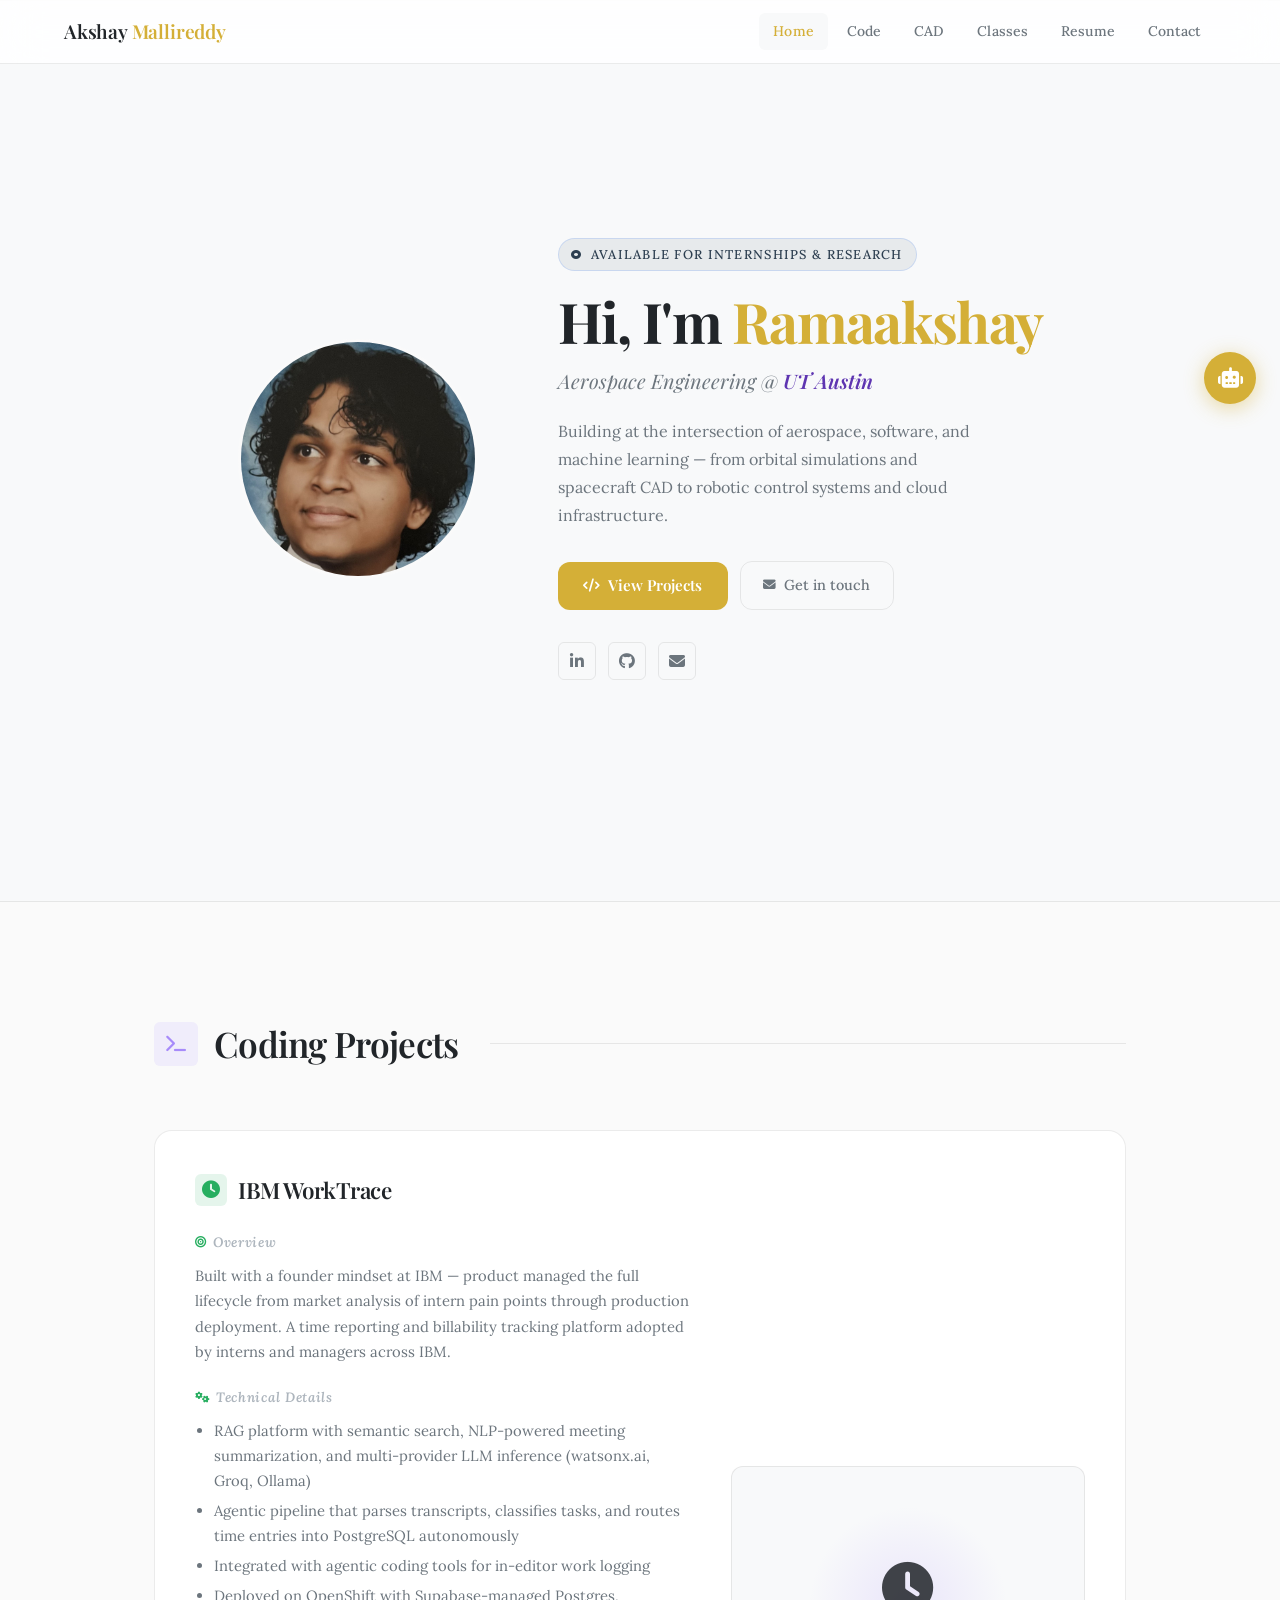
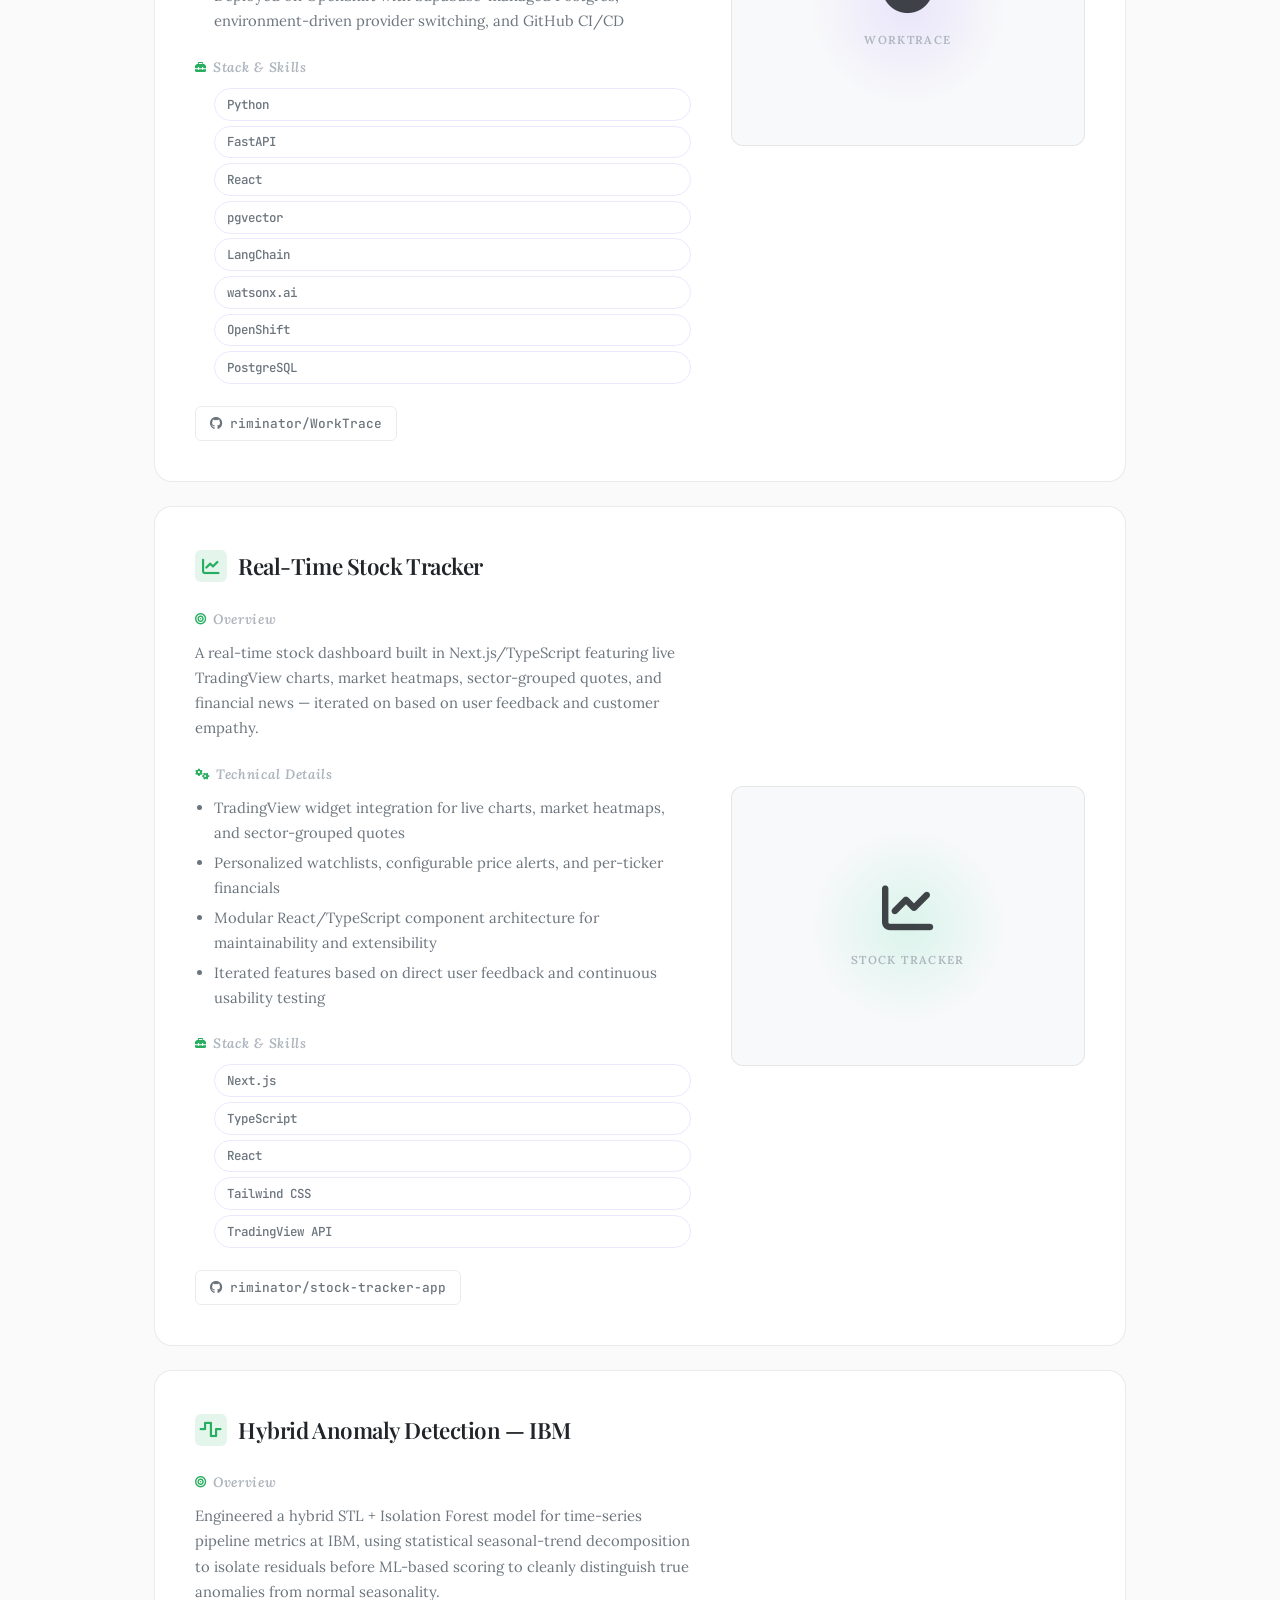
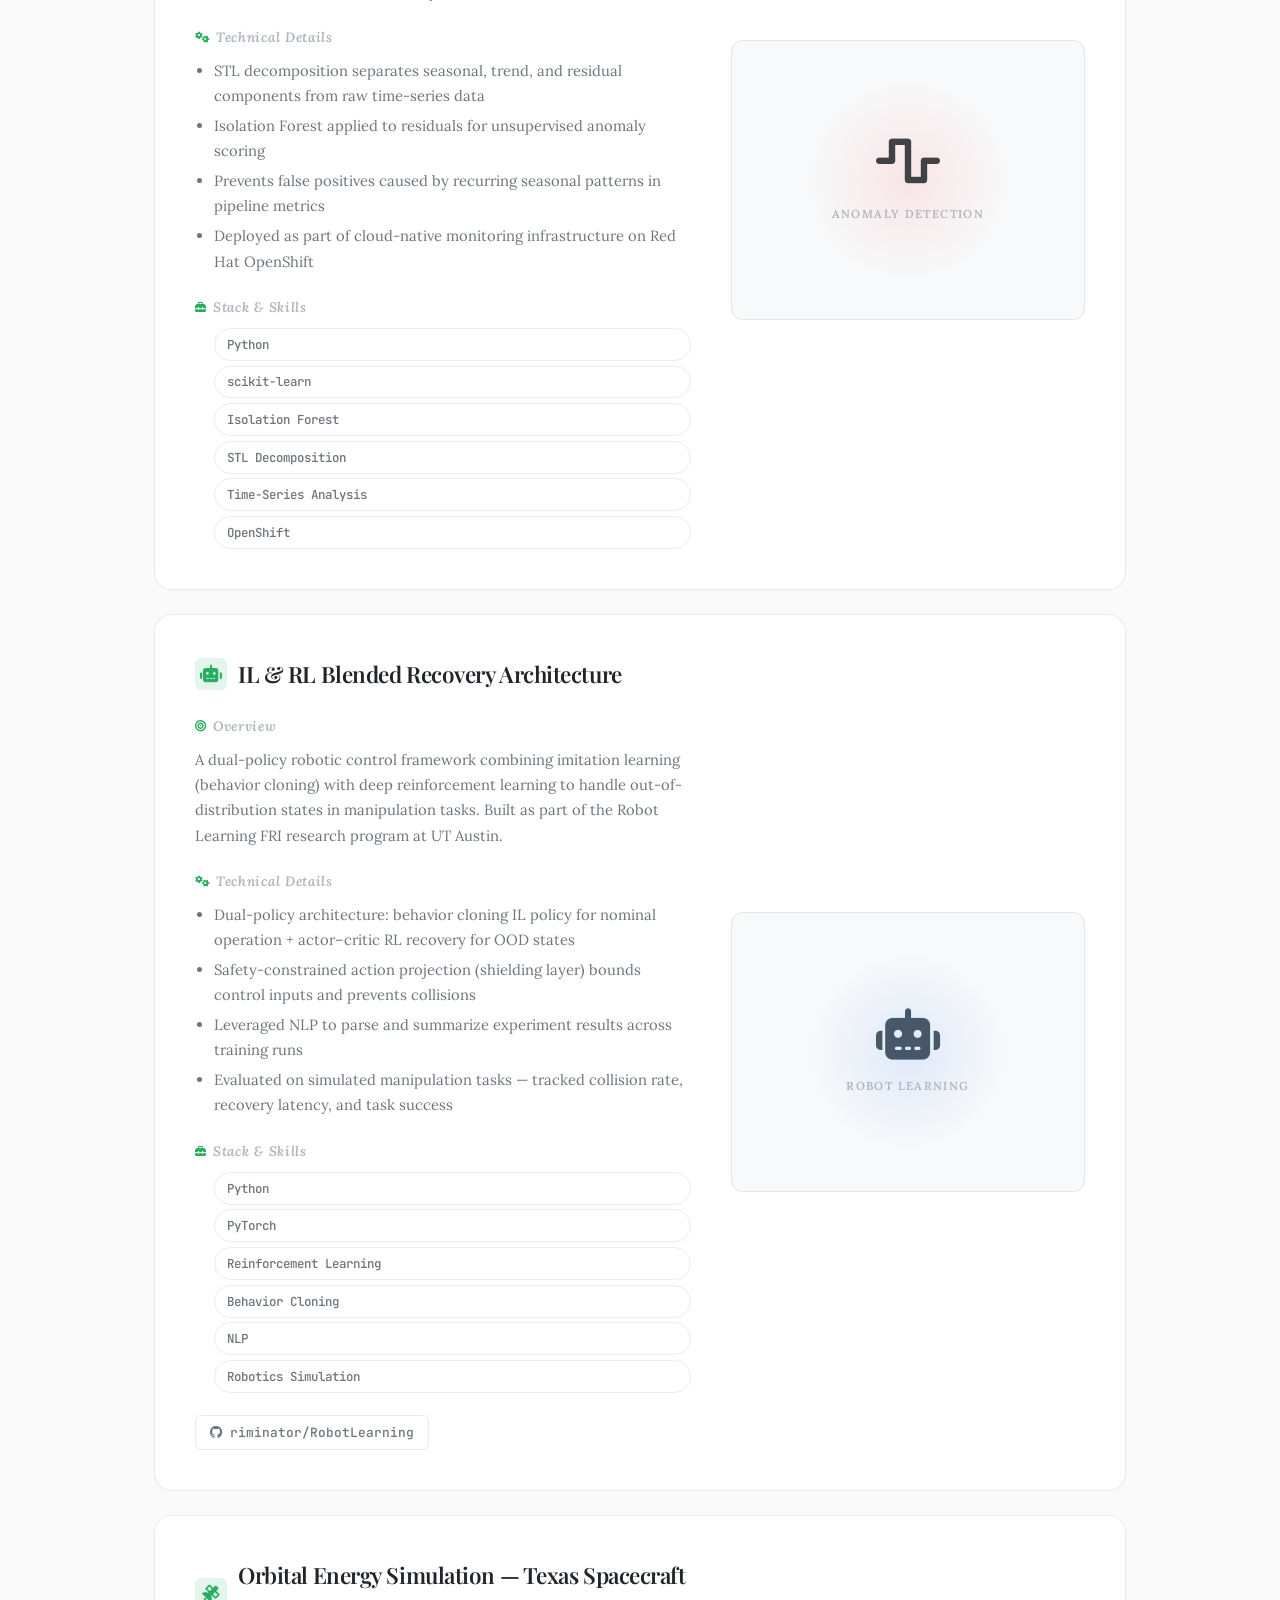
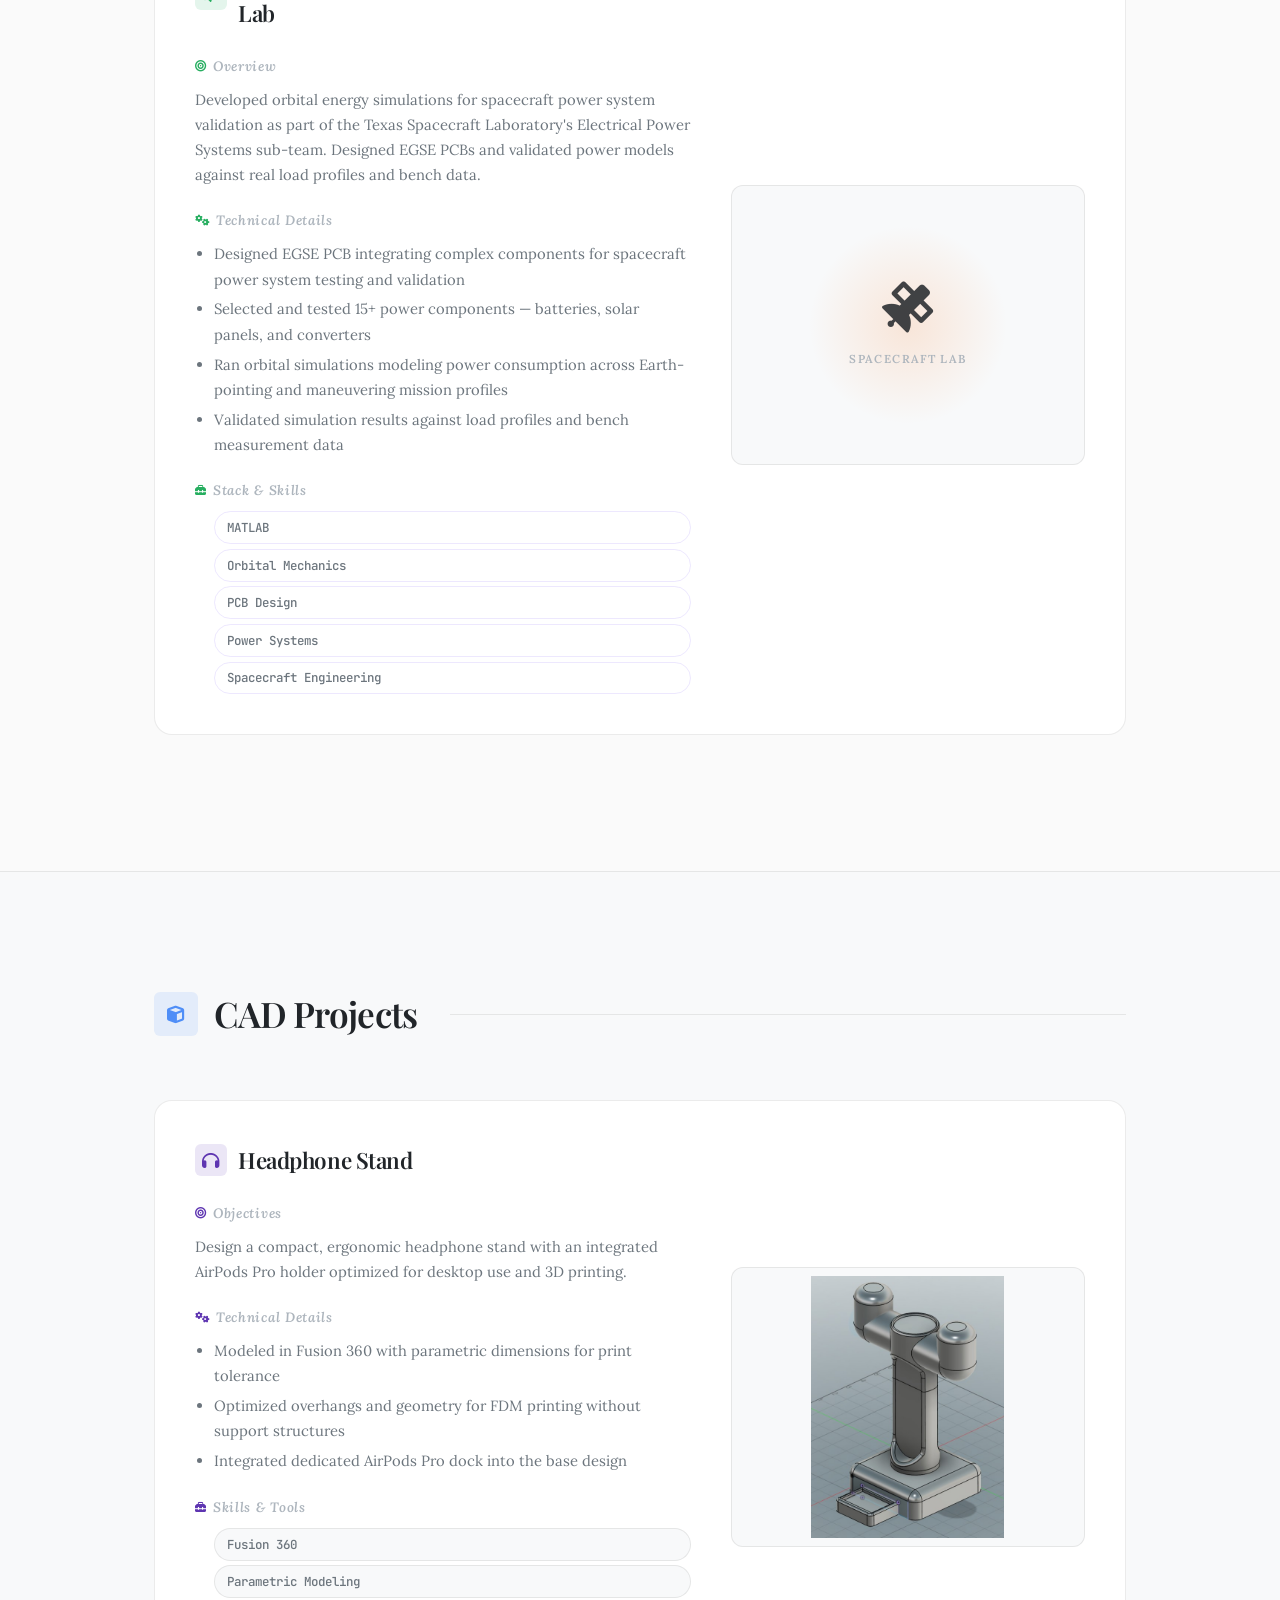
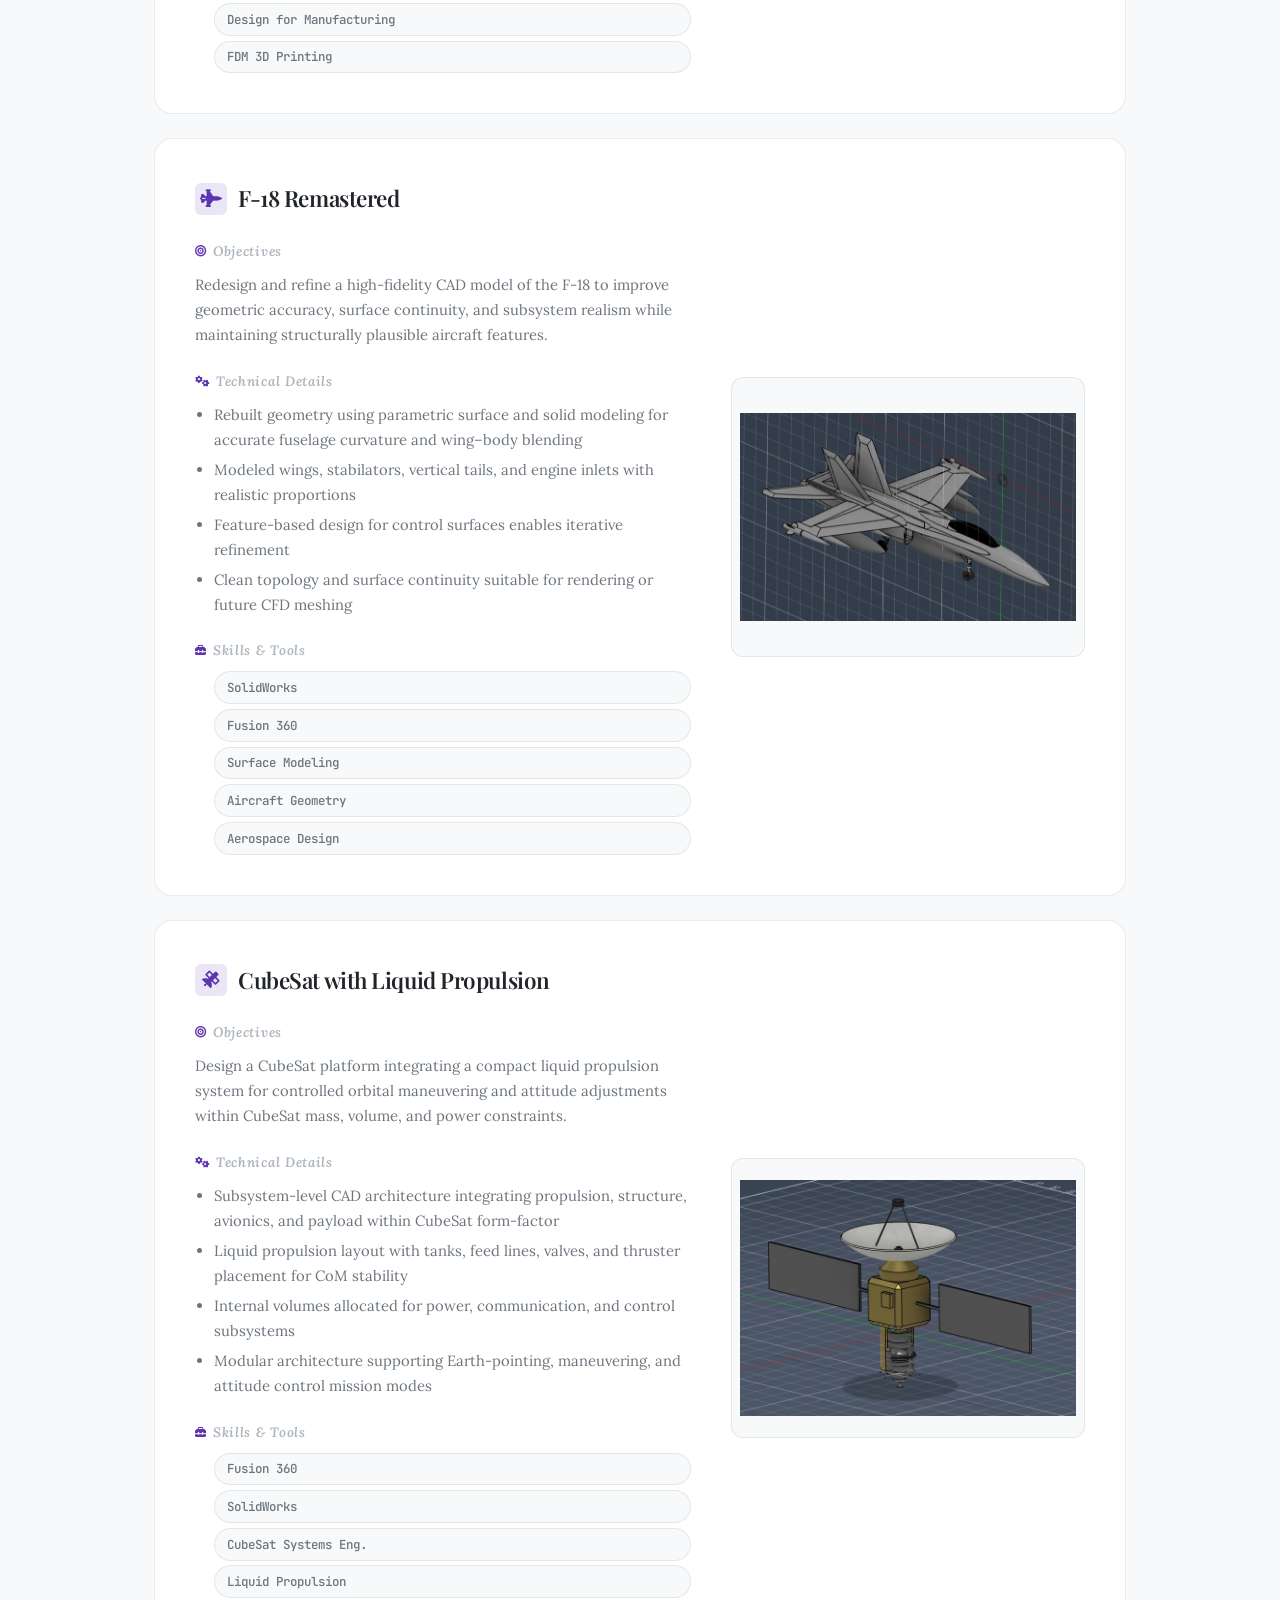
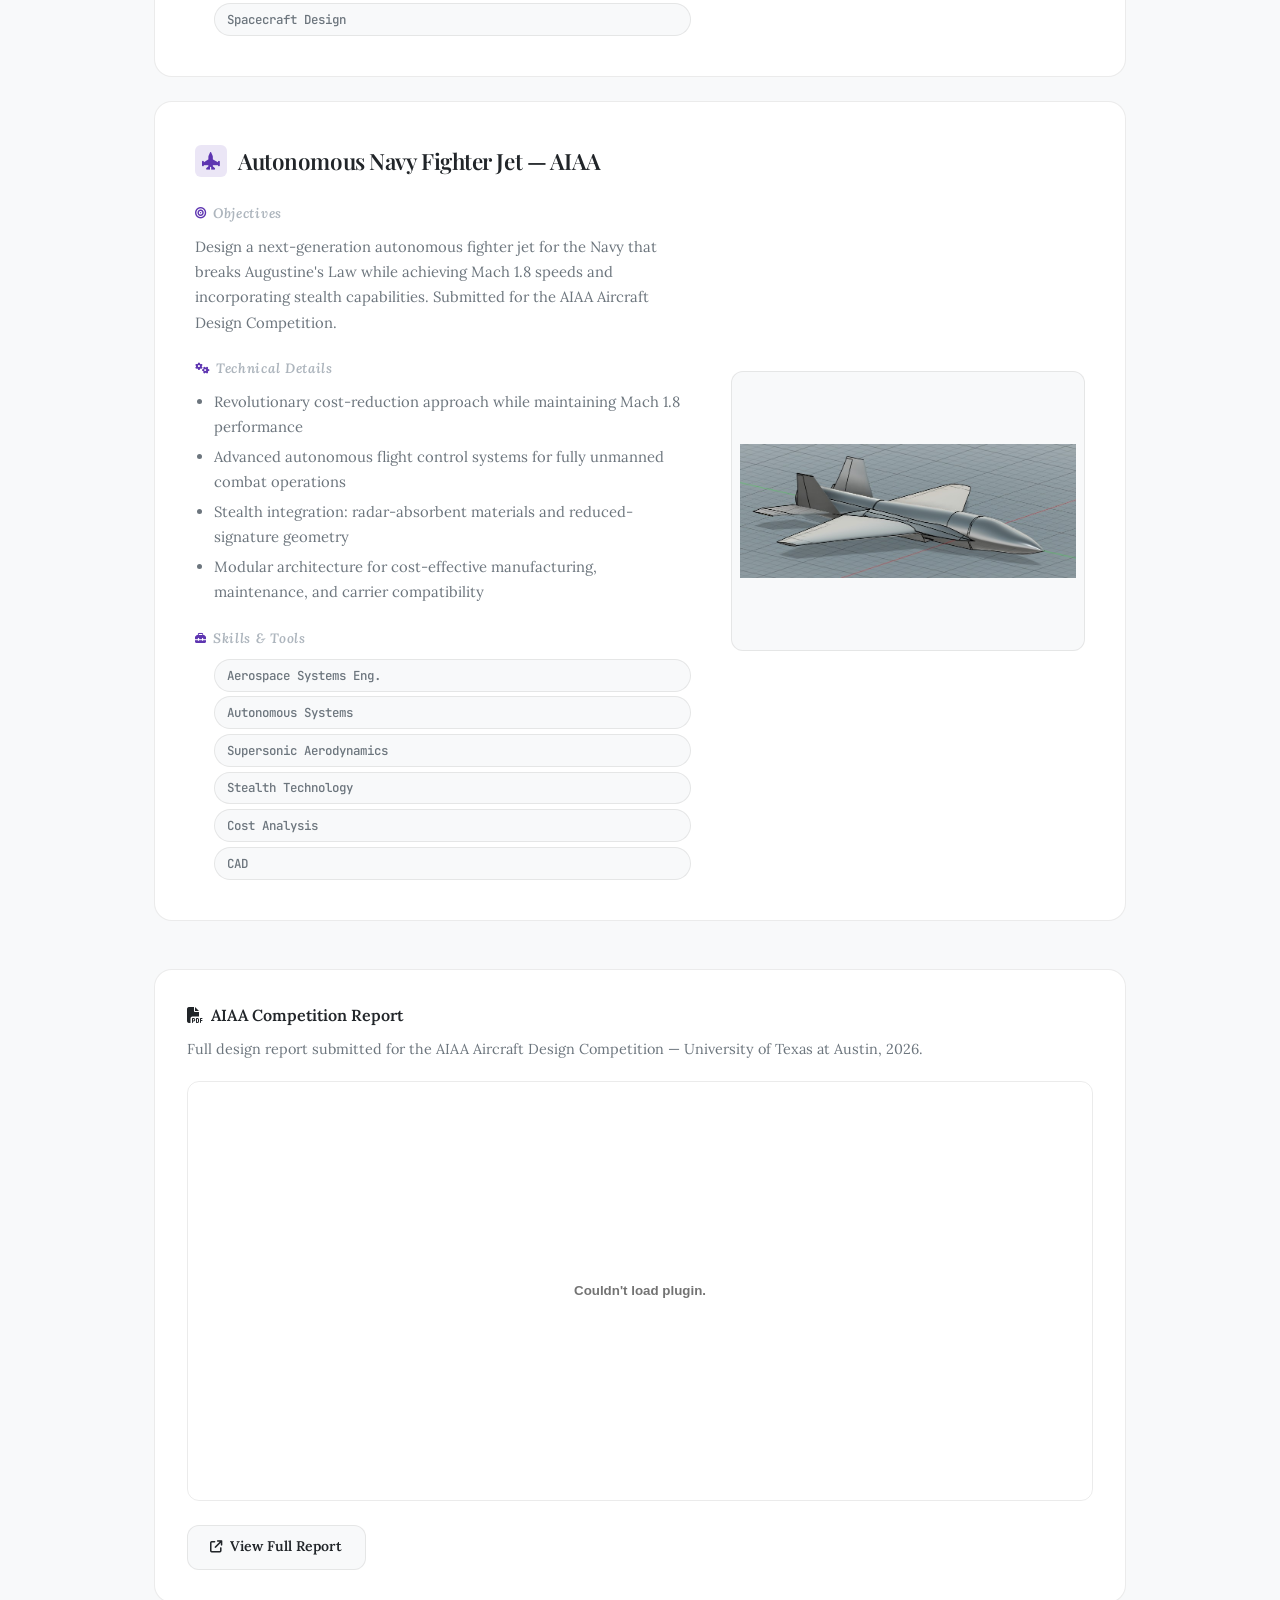
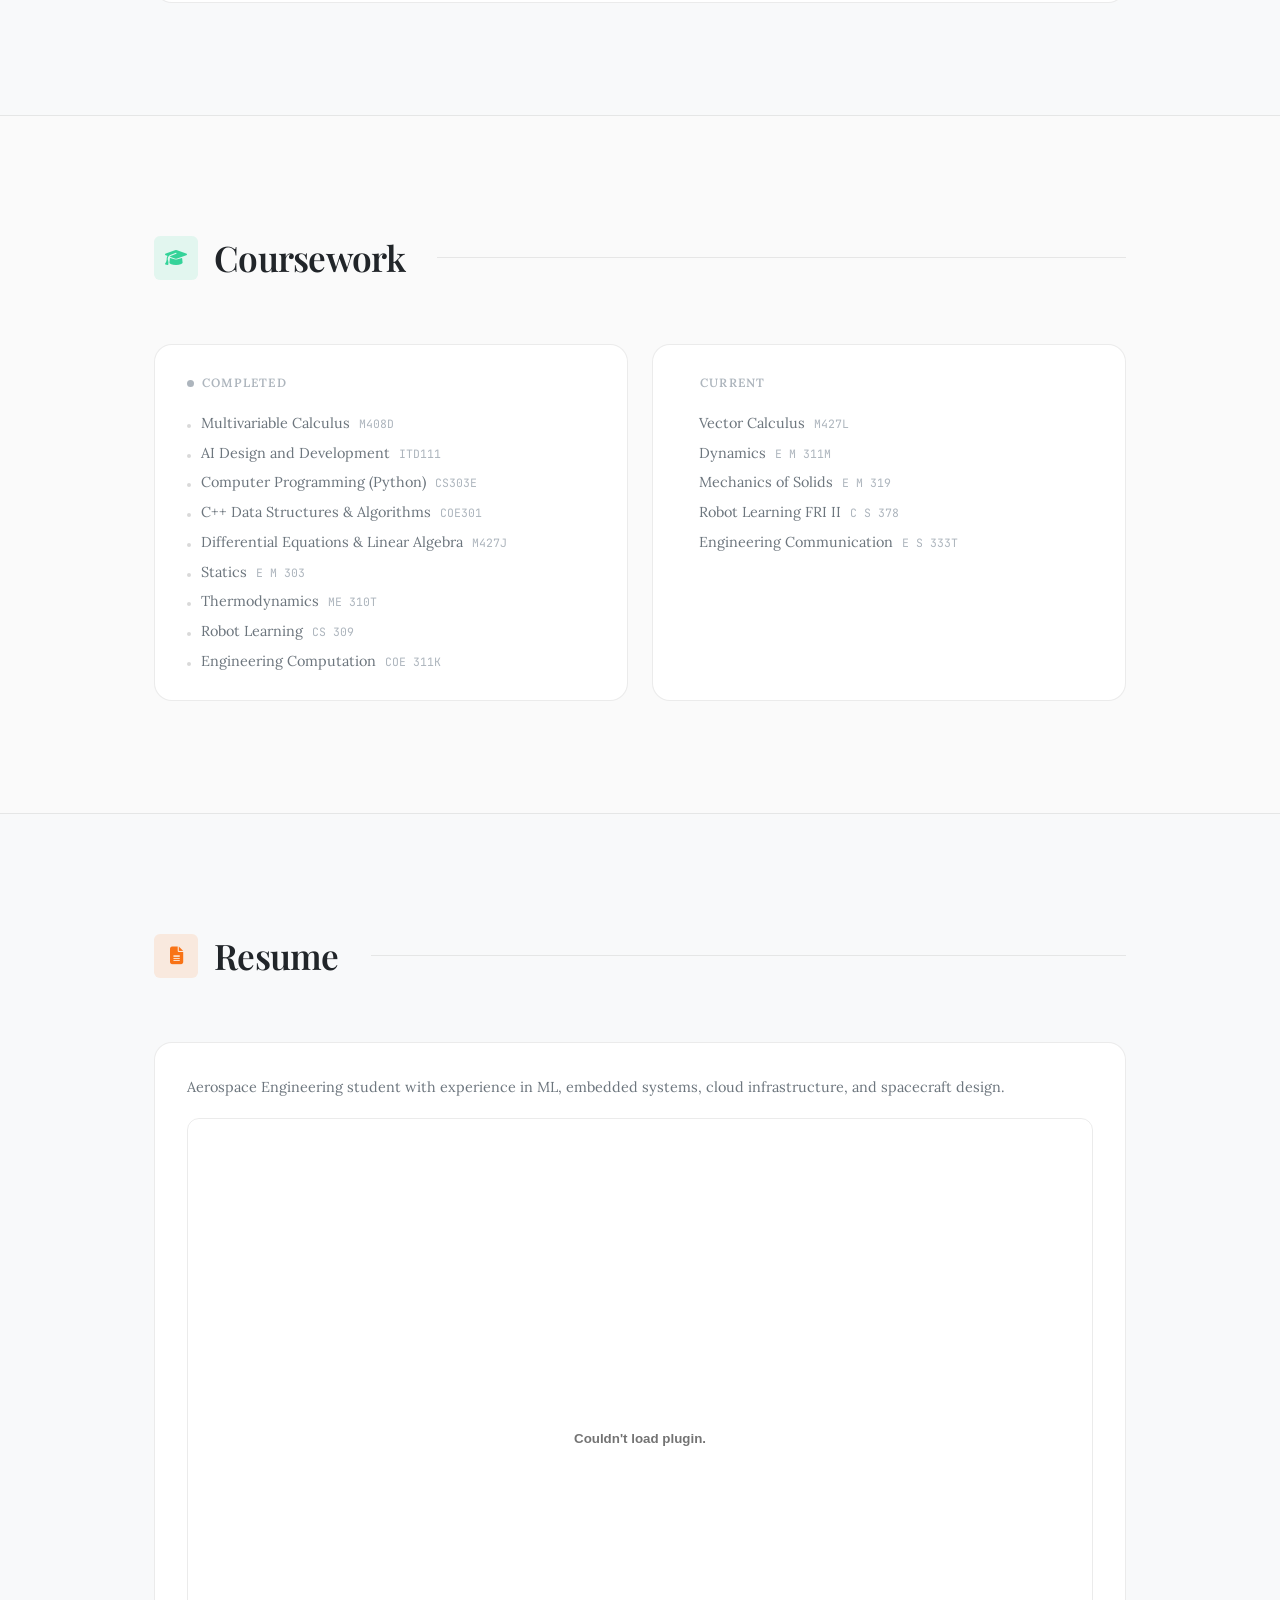
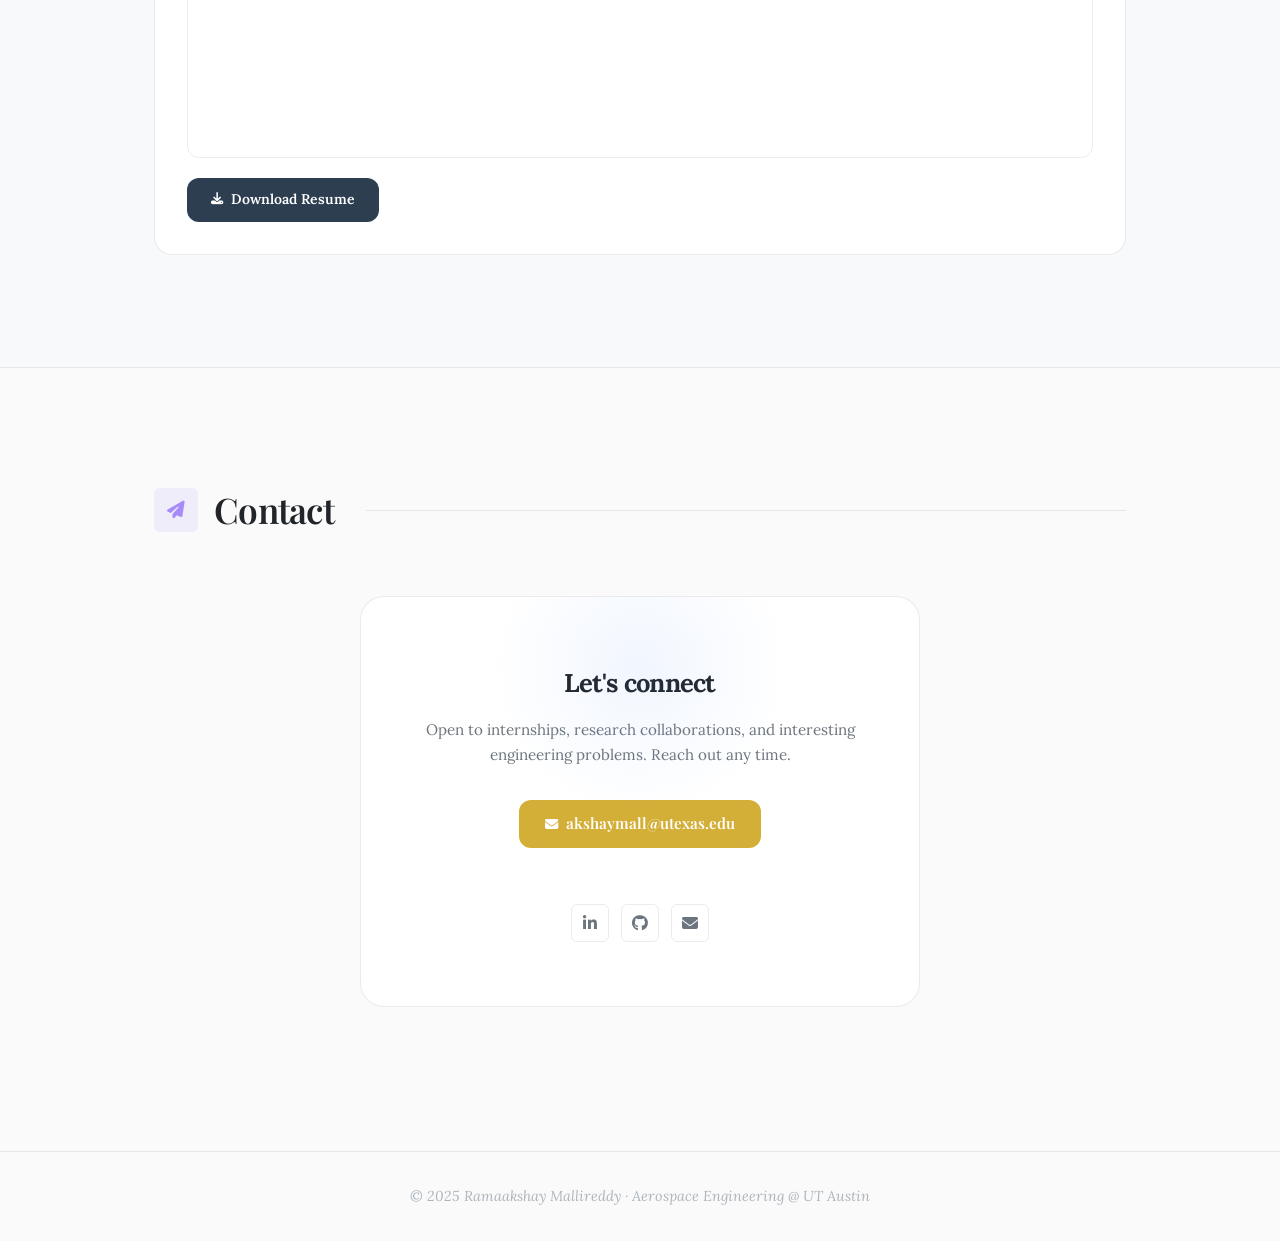
==== commit e82c2150: "Overhauled UI, made it more professional and changed colors and fonts" ====
--- a/Portfolio/static/index.html
+++ b/Portfolio/static/index.html
@@ -5,7 +5,7 @@
     <meta name="viewport" content="width=device-width, initial-scale=1.0">
 
     <!-- Fonts -->
-    <link href="https://fonts.googleapis.com/css2?family=Inter:wght@300;400;500;600;700;800&family=JetBrains+Mono:wght@400;500&display=swap" rel="stylesheet">
+    <link href="https://fonts.googleapis.com/css2?family=Playfair+Display:ital,wght@0,300;0,400;0,500;0,600;0,700;0,800;0,900;1,300;1,400;1,500;1,600;1,700;1,800;1,900&family=Lora:ital,wght@0,300;0,400;0,500;0,600;0,700;1,300;1,400;1,500;1,600;1,700&family=JetBrains+Mono:wght@400;500&display=swap" rel="stylesheet">
 
     <!-- Font Awesome -->
     <link rel="stylesheet" href="https://cdnjs.cloudflare.com/ajax/libs/font-awesome/6.5.2/css/all.min.css">
--- a/Portfolio/static/style.css
+++ b/Portfolio/static/style.css
@@ -1,5 +1,5 @@
 /* ─── FONTS ─────────────────────────────────────────────────────────────── */
-@import url('https://fonts.googleapis.com/css2?family=Inter:wght@300;400;500;600;700;800&family=JetBrains+Mono:wght@400;500&display=swap');
+@import url('https://fonts.googleapis.com/css2?family=Playfair+Display:ital,wght@0,300;0,400;0,500;0,600;0,700;0,800;0,900;1,300;1,400;1,500;1,600;1,700;1,800;1,900&family=Lora:ital,wght@0,300;0,400;0,500;0,600;0,700;1,300;1,400;1,500;1,600;1,700&family=JetBrains+Mono:wght@400;500&display=swap');
 
 /* ─── RESET & BASE ──────────────────────────────────────────────────────── */
 *, *::before, *::after {
@@ -9,42 +9,43 @@
 }
 
 :root {
-    --bg:          #0a0a0f;
-    --surface:     #111118;
-    --surface-2:   #1a1a24;
-    --surface-3:   #22222f;
-    --border:      rgba(255,255,255,0.08);
-    --border-hover:rgba(255,255,255,0.18);
-
-    --text:        #e8e8f0;
-    --text-muted:  #8888a0;
-    --text-dim:    #5a5a72;
-
-    --blue:        #4f8ef7;
-    --blue-dim:    rgba(79,142,247,0.12);
-    --blue-glow:   rgba(79,142,247,0.3);
-
-    --orange:      #f97316;
-    --orange-dim:  rgba(249,115,22,0.12);
-
-    --purple:      #a78bfa;
-    --purple-dim:  rgba(167,139,250,0.12);
-
-    --green:       #34d399;
-    --green-dim:   rgba(52,211,153,0.12);
-
-    --red:         #f87171;
-
-    --radius-sm:   8px;
-    --radius-md:   14px;
-    --radius-lg:   22px;
-    --radius-xl:   32px;
-
-    --shadow-sm:   0 2px 8px rgba(0,0,0,0.4);
-    --shadow-md:   0 8px 32px rgba(0,0,0,0.5);
-    --shadow-lg:   0 20px 60px rgba(0,0,0,0.6);
-
-    --transition:  0.25s cubic-bezier(0.4, 0, 0.2, 1);
+    --bg:          #fafafa;
+    --surface:     #ffffff;
+    --surface-2:   #f8f9fa;
+    --surface-3:   #e9ecef;
+    --border:      rgba(0,0,0,0.08);
+    --border-hover:rgba(0,0,0,0.15);
+
+    --text:        #212529;
+    --text-muted:  #6c757d;
+    --text-dim:    #adb5bd;
+
+    --blue:        #2c3e50;
+    --blue-dim:    rgba(44,62,80,0.08);
+    --blue-glow:   rgba(44,62,80,0.15);
+
+    --gold:        #d4af37;
+    --gold-dim:    rgba(212,175,55,0.12);
+
+    --emerald:     #27ae60;
+    --emerald-dim: rgba(39,174,96,0.12);
+
+    --crimson:     #dc3545;
+    --crimson-dim: rgba(220,53,69,0.12);
+
+    --indigo:      #5e35b1;
+    --indigo-dim:  rgba(94,53,177,0.12);
+
+    --radius-sm:   6px;
+    --radius-md:   12px;
+    --radius-lg:   18px;
+    --radius-xl:   24px;
+
+    --shadow-sm:   0 2px 4px rgba(0,0,0,0.06);
+    --shadow-md:   0 4px 16px rgba(0,0,0,0.08);
+    --shadow-lg:   0 8px 32px rgba(0,0,0,0.12);
+
+    --transition:  0.3s cubic-bezier(0.4, 0, 0.2, 1);
 }
 
 html {
@@ -52,10 +53,10 @@
 }
 
 body {
-    font-family: 'Inter', sans-serif;
+    font-family: 'Lora', serif;
     background-color: var(--bg);
     color: var(--text);
-    line-height: 1.6;
+    line-height: 1.7;
     overflow-x: hidden;
 }
 
@@ -78,7 +79,7 @@
     justify-content: space-between;
     align-items: center;
     z-index: 1000;
-    background: rgba(10,10,15,0.85);
+    background: rgba(255,255,255,0.85);
     backdrop-filter: blur(20px);
     -webkit-backdrop-filter: blur(20px);
     border-bottom: 1px solid var(--border);
@@ -86,15 +87,16 @@
 }
 
 .logo {
-    font-size: 1.1rem;
-    font-weight: 700;
-    color: var(--text);
-    letter-spacing: -0.02em;
+    font-family: 'Playfair Display', serif;
+    font-size: 1.2rem;
+    font-weight: 600;
+    color: var(--text);
+    letter-spacing: -0.01em;
     white-space: nowrap;
 }
 
 .logo span {
-    color: var(--blue);
+    color: var(--gold);
 }
 
 nav {
@@ -120,7 +122,7 @@
 }
 
 nav a.active {
-    color: var(--blue);
+    color: var(--gold);
 }
 
 @media (max-width: 768px) {
@@ -151,7 +153,7 @@
 
 /* even bands: slightly lifted surface */
 .section-band:nth-child(even) {
-    background: var(--surface);
+    background: var(--surface-2);
     border-top: 1px solid var(--border);
     border-bottom: 1px solid var(--border);
 }
@@ -176,9 +178,10 @@
 }
 
 .section-heading h1 {
-    font-size: 2rem;
-    font-weight: 700;
-    letter-spacing: -0.03em;
+    font-family: 'Playfair Display', serif;
+    font-size: 2.2rem;
+    font-weight: 600;
+    letter-spacing: -0.02em;
     color: var(--text);
 }
 
@@ -207,8 +210,8 @@
     position: fixed;
     inset: 0;
     background-image:
-        linear-gradient(rgba(79,142,247,0.03) 1px, transparent 1px),
-        linear-gradient(90deg, rgba(79,142,247,0.03) 1px, transparent 1px);
+        linear-gradient(rgba(212,175,55,0.08) 1px, transparent 1px),
+        linear-gradient(90deg, rgba(212,175,55,0.08) 1px, transparent 1px);
     background-size: 60px 60px;
     pointer-events: none;
     z-index: -1;
@@ -224,7 +227,7 @@
     position: absolute;
     inset: -3px;
     border-radius: 50%;
-    background: conic-gradient(from 0deg, var(--blue), var(--purple), var(--blue));
+    background: conic-gradient(from 0deg, var(--gold), var(--indigo), var(--emerald), var(--gold));
     z-index: -1;
     animation: spin 6s linear infinite;
     opacity: 0.6;
@@ -264,30 +267,31 @@
 }
 
 .home-content h1 {
-    font-size: 3.2rem;
-    font-weight: 800;
-    letter-spacing: -0.04em;
+    font-family: 'Playfair Display', serif;
+    font-size: 3.5rem;
+    font-weight: 700;
+    letter-spacing: -0.03em;
     line-height: 1.1;
     margin-bottom: 0.75rem;
     color: var(--text);
 }
 
 .home-content h1 span {
-    background: linear-gradient(135deg, var(--blue), var(--purple));
-    -webkit-background-clip: text;
-    -webkit-text-fill-color: transparent;
-    background-clip: text;
+    color: var(--gold);
+    font-weight: 700;
 }
 
 .home-content h3 {
-    font-size: 1.15rem;
+    font-family: 'Playfair Display', serif;
+    font-size: 1.25rem;
     font-weight: 400;
+    font-style: italic;
     color: var(--text-muted);
     margin-bottom: 1.2rem;
 }
 
 .home-content h3 span {
-    color: var(--orange);
+    color: var(--indigo);
     font-weight: 600;
 }
 
@@ -310,19 +314,20 @@
     display: inline-flex;
     align-items: center;
     gap: 0.5rem;
-    font-size: 0.9rem;
+    font-family: 'Playfair Display', serif;
+    font-size: 0.95rem;
     font-weight: 600;
     padding: 0.7rem 1.6rem;
     border-radius: var(--radius-md);
-    background: var(--blue);
+    background: var(--gold);
     color: #fff;
     transition: background var(--transition), transform var(--transition), box-shadow var(--transition);
 }
 
 .btn-primary:hover {
-    background: #6aa3fa;
+    background: #e6c35c;
     transform: translateY(-1px);
-    box-shadow: 0 8px 24px var(--blue-glow);
+    box-shadow: 0 8px 24px rgba(212,175,55,0.3);
 }
 
 .btn-ghost {
@@ -420,8 +425,9 @@
     display: flex;
     align-items: center;
     gap: 0.7rem;
-    font-size: 1.35rem;
-    font-weight: 700;
+    font-family: 'Playfair Display', serif;
+    font-size: 1.4rem;
+    font-weight: 600;
     color: var(--text);
     letter-spacing: -0.02em;
 }
@@ -437,10 +443,11 @@
 }
 
 .project-section h4 {
-    font-size: 0.72rem;
+    font-family: 'Lora', serif;
+    font-size: 0.85rem;
     font-weight: 600;
-    text-transform: uppercase;
-    letter-spacing: 0.1em;
+    font-style: italic;
+    letter-spacing: 0.05em;
     color: var(--text-dim);
     margin-bottom: 0.55rem;
     display: flex;
@@ -602,13 +609,13 @@
 }
 
 /* ─── CAD SECTION ───────────────────────────────────────────────────────── */
-.CAD .project-card.detailed { --card-accent: var(--blue); }
-.CAD .project-info h3 i { background: var(--blue-dim); color: var(--blue); }
+.CAD .project-card.detailed { --card-accent: var(--indigo); }
+.CAD .project-info h3 i { background: var(--indigo-dim); color: var(--indigo); }
 
 /* ─── CODING SECTION ────────────────────────────────────────────────────── */
-.Coding .project-card.detailed { --card-accent: var(--purple); }
-.Coding .project-info h3 i { background: var(--purple-dim); color: var(--purple); }
-.Coding .project-section h4 i { color: var(--purple); }
+.Coding .project-card.detailed { --card-accent: var(--emerald); }
+.Coding .project-info h3 i { background: var(--emerald-dim); color: var(--emerald); }
+.Coding .project-section h4 i { color: var(--emerald); }
 
 /* Code-flavored skill pills in coding section */
 .Coding .skills li {
@@ -874,7 +881,9 @@
     text-align: center;
     padding: 2rem 5%;
     border-top: 1px solid var(--border);
-    font-size: 0.8rem;
+    font-family: 'Lora', serif;
+    font-size: 0.9rem;
+    font-style: italic;
     color: var(--text-dim);
     margin-top: 2rem;
 }
@@ -903,7 +912,7 @@
     width: 52px;
     height: 52px;
     border-radius: 50%;
-    background: var(--blue);
+    background: var(--gold);
     border: none;
     color: #fff;
     font-size: 1.25rem;
@@ -911,11 +920,11 @@
     display: flex;
     align-items: center;
     justify-content: center;
-    box-shadow: 0 4px 20px rgba(79,142,247,0.45);
+    box-shadow: 0 4px 20px rgba(212,175,55,0.45);
     transition: background var(--transition), transform var(--transition);
     flex-shrink: 0;
 }
-#twin-toggle:hover { background: #6ba3f9; transform: scale(1.07); }
+#twin-toggle:hover { background: #e6c35c; transform: scale(1.07); }
 
 /* ── Chat panel ────────────────────────────────────────────────────────── */
 #twin-panel {
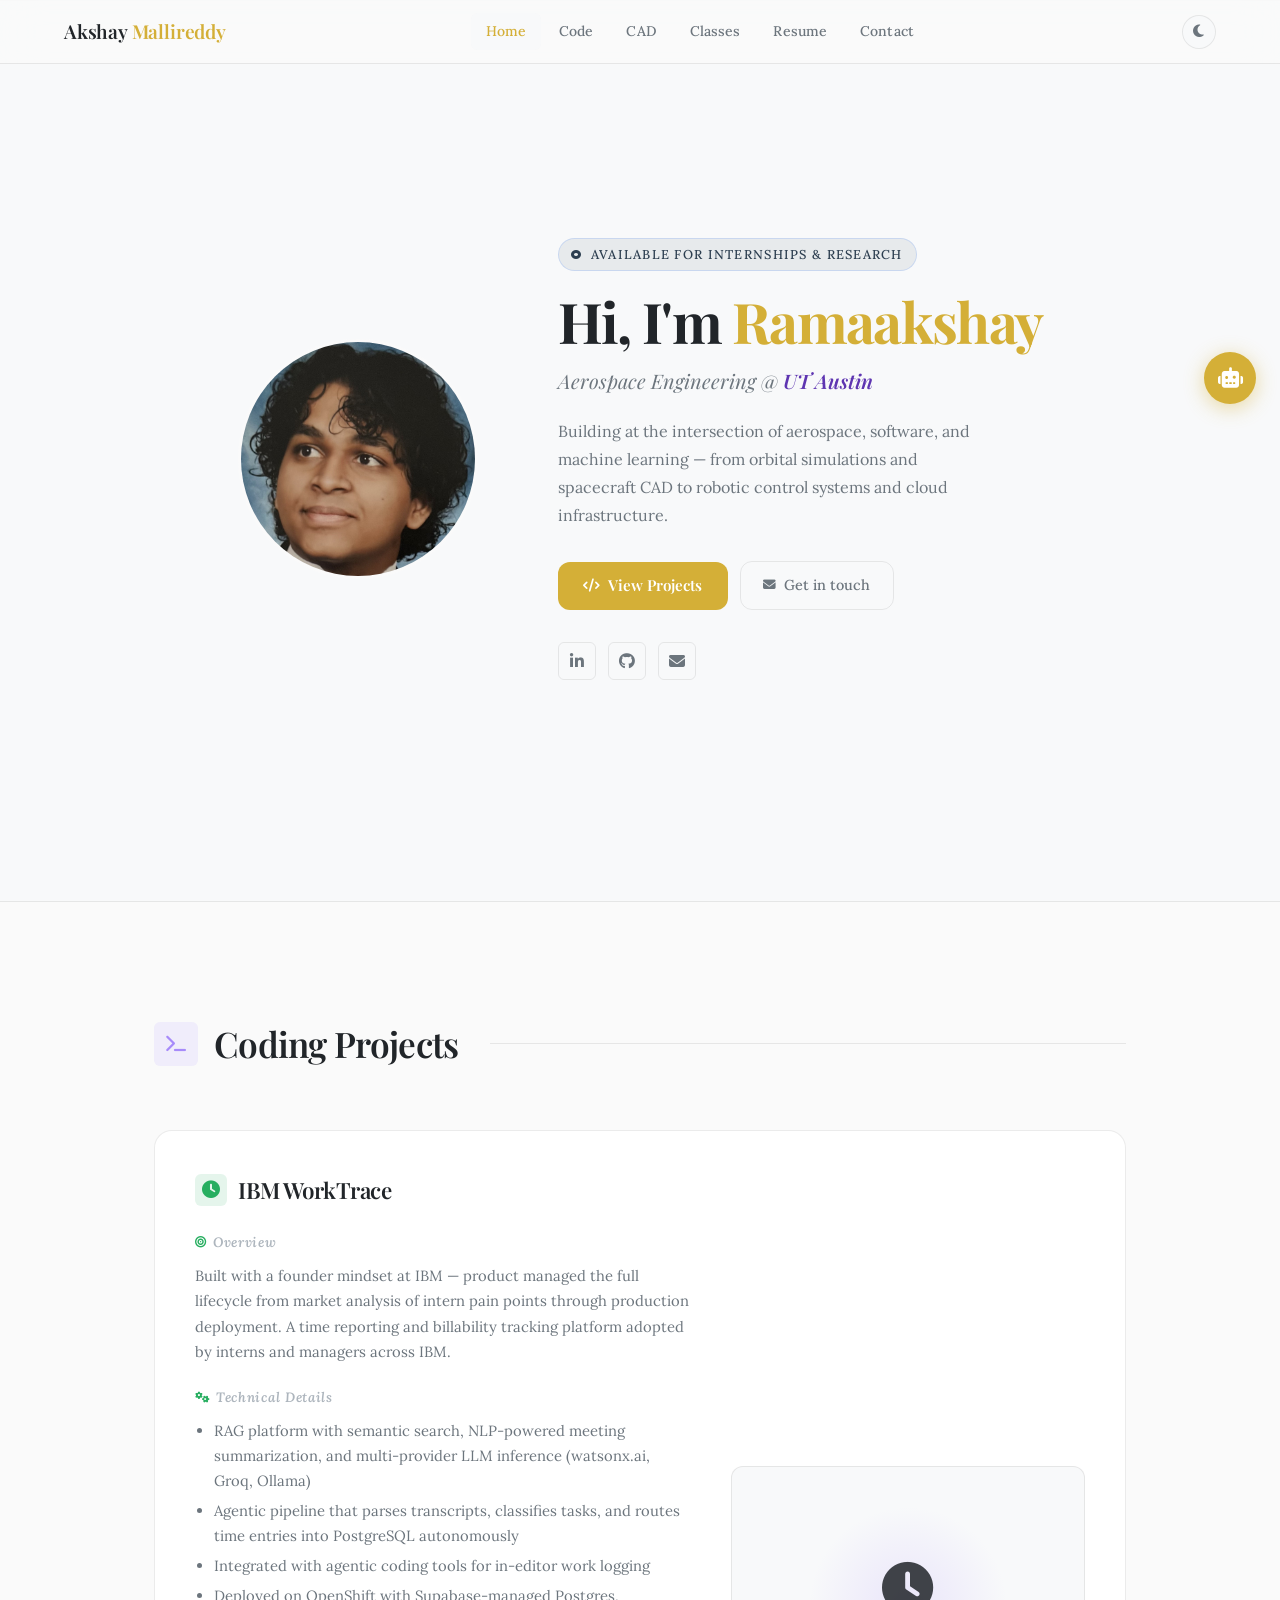
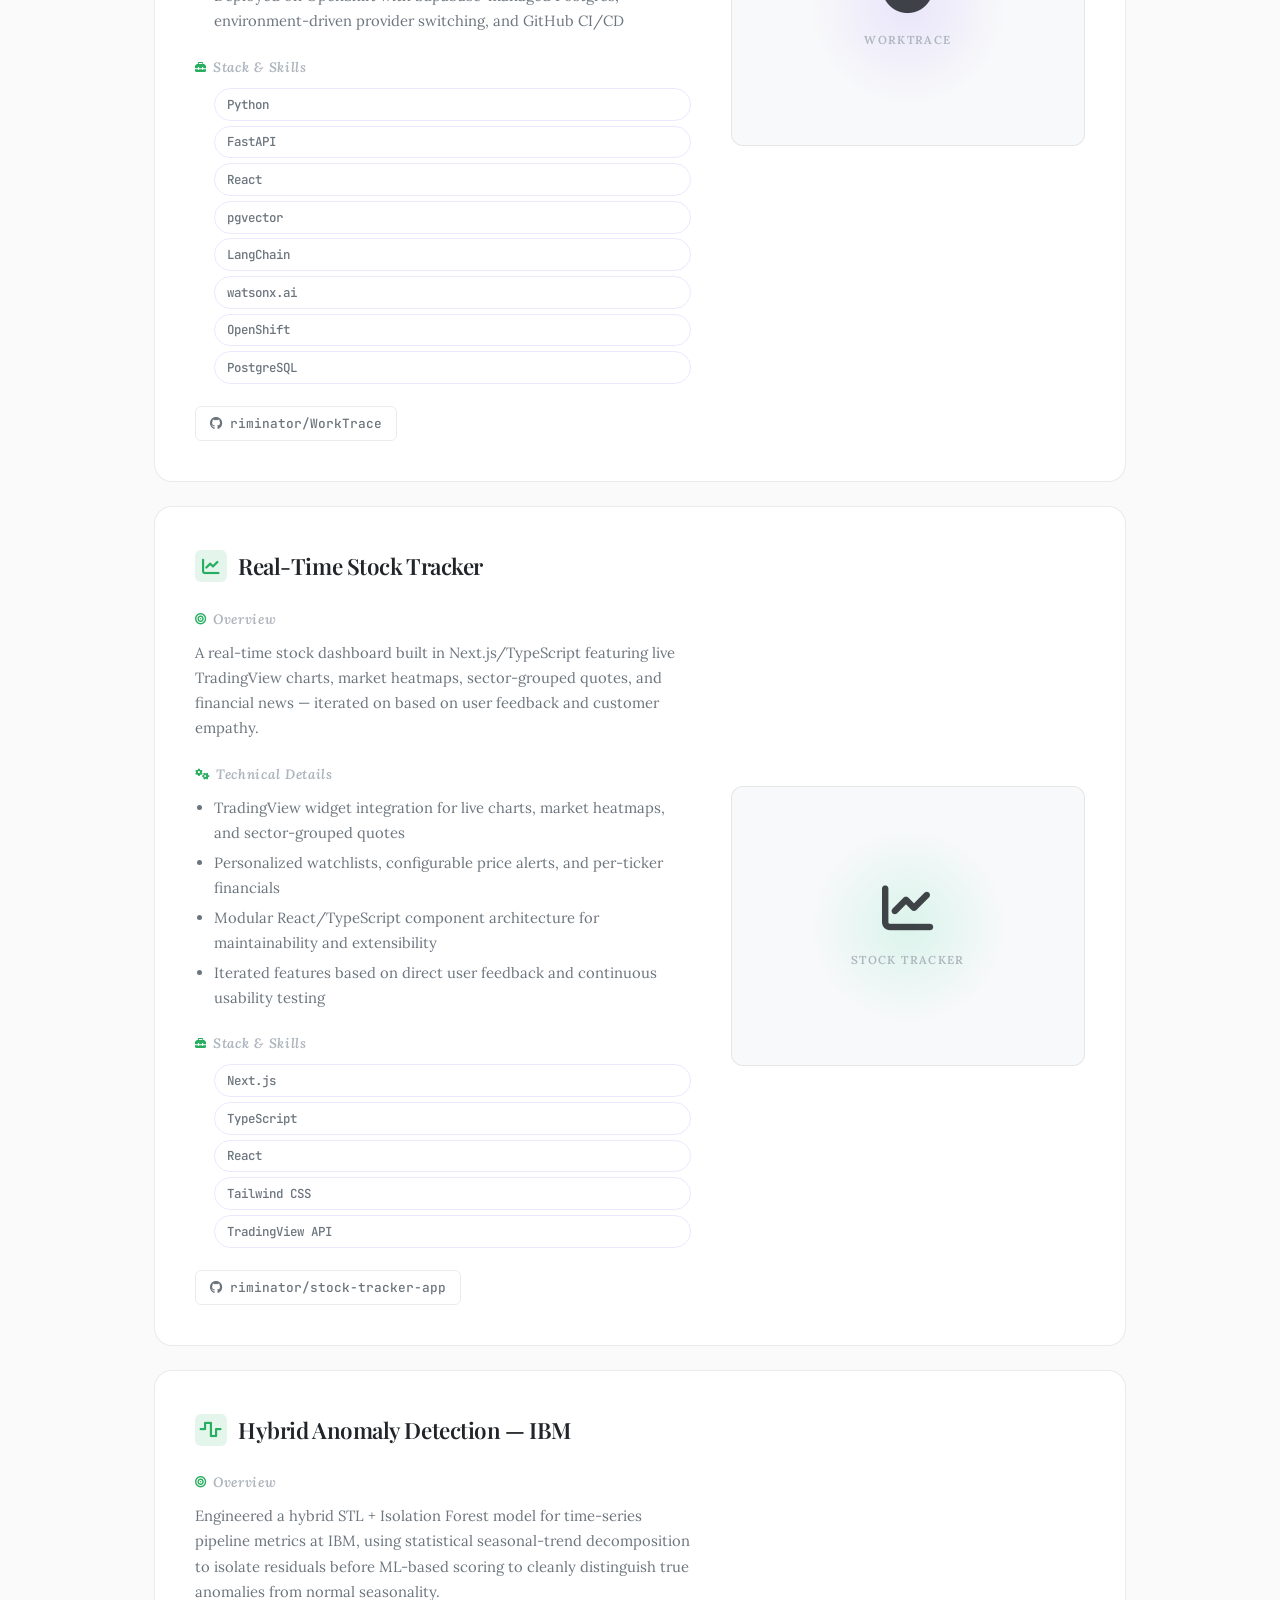
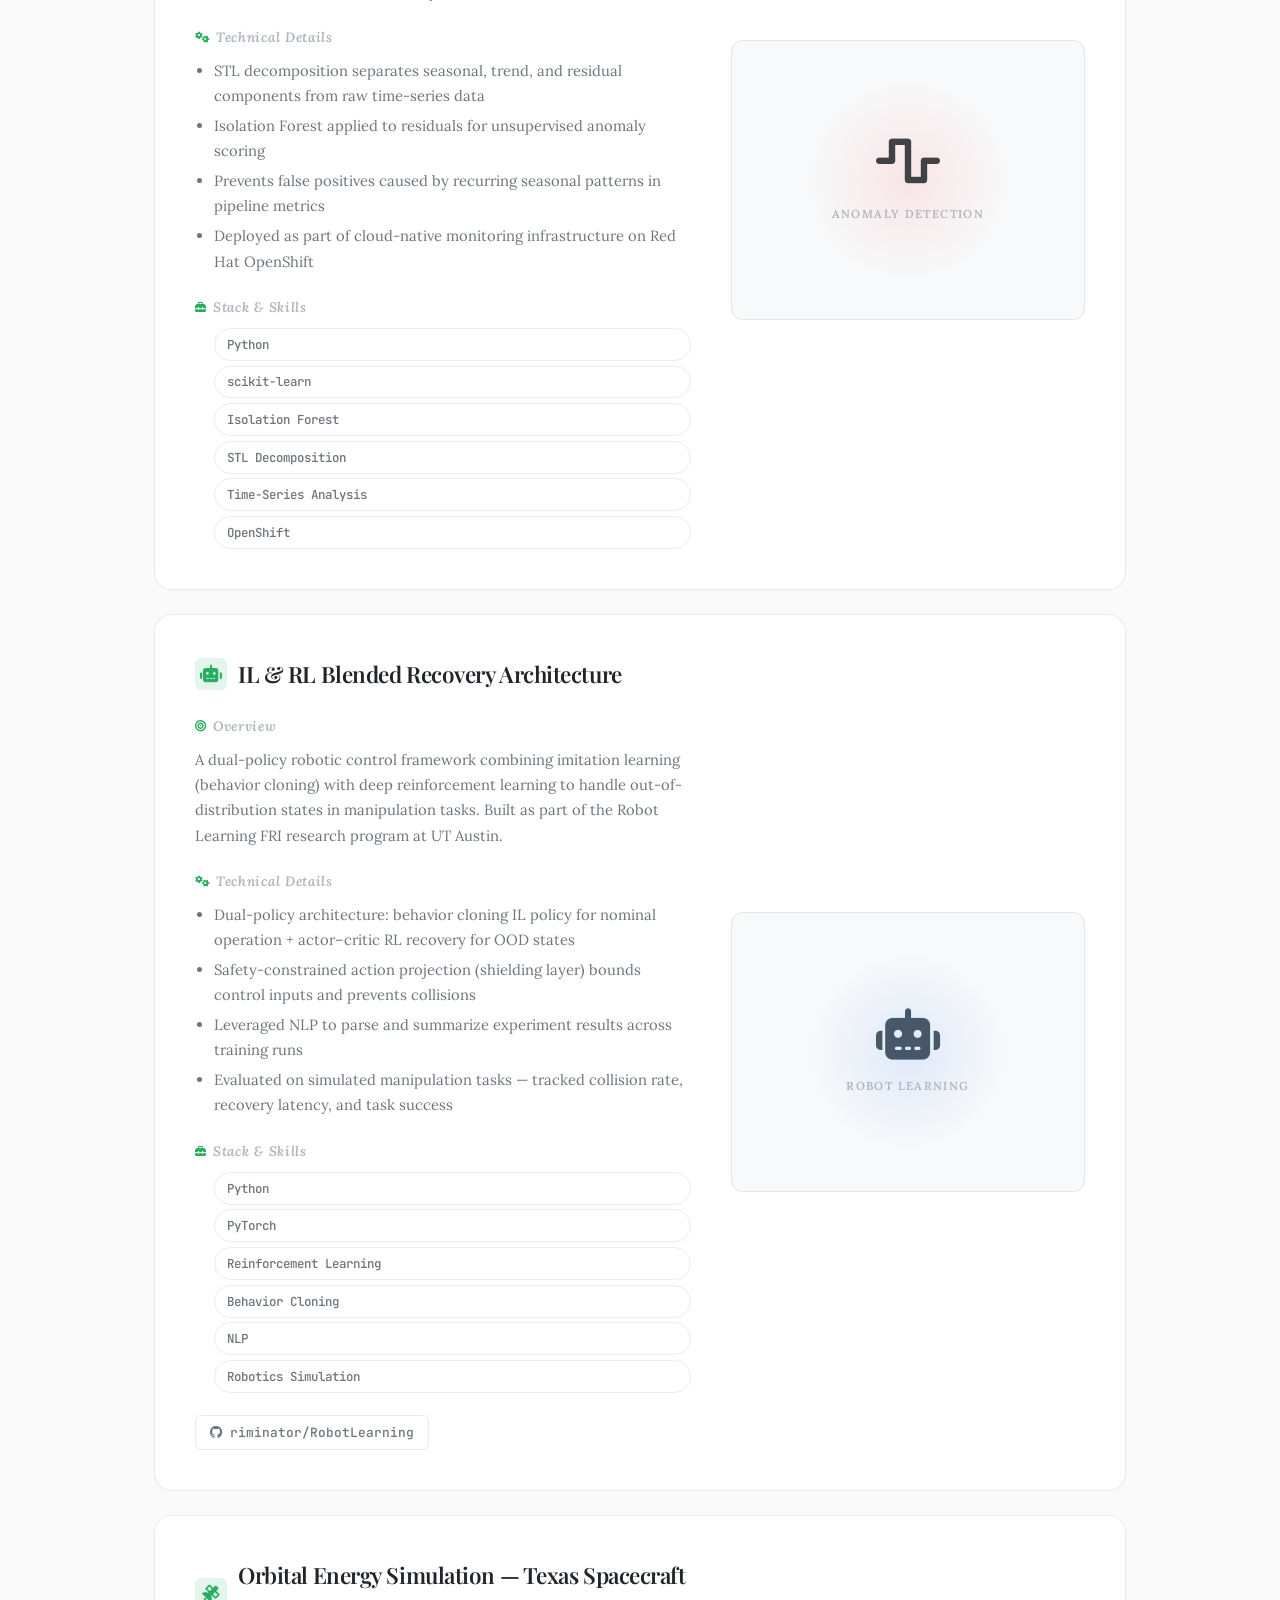
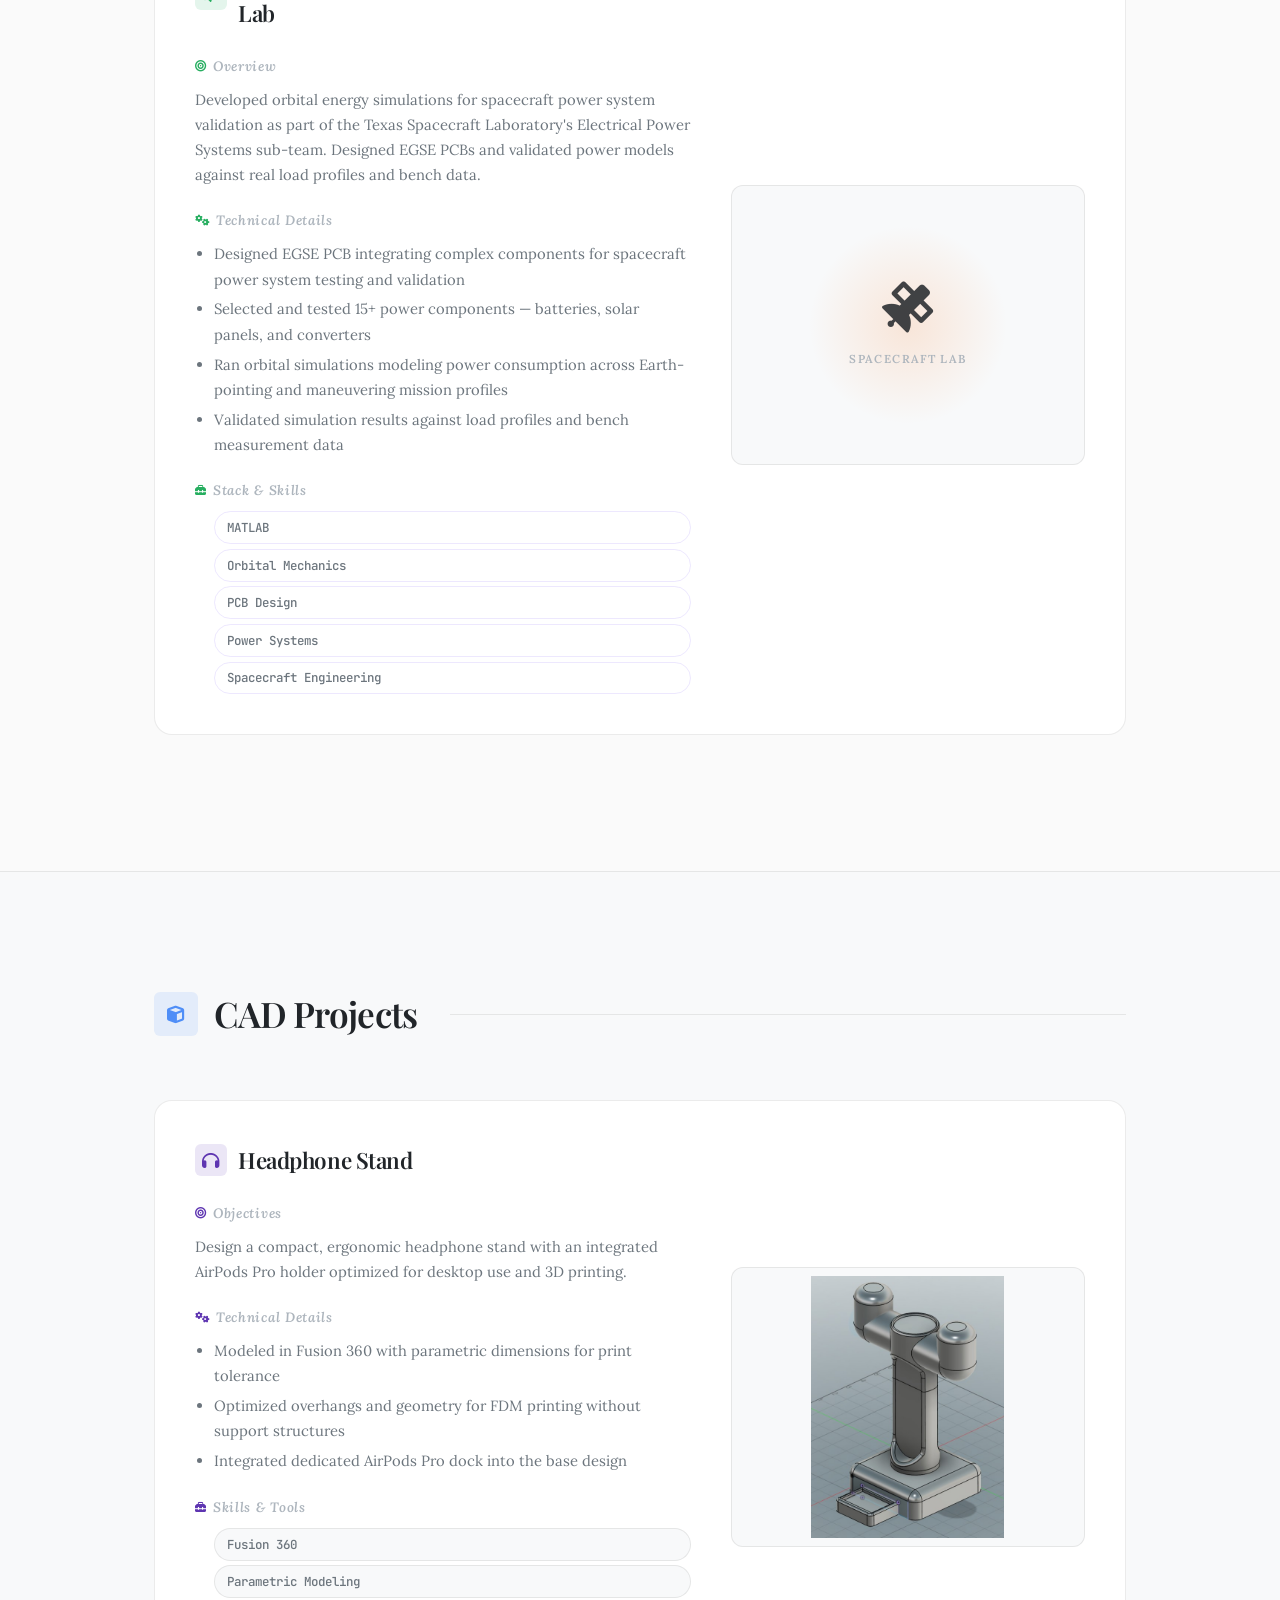
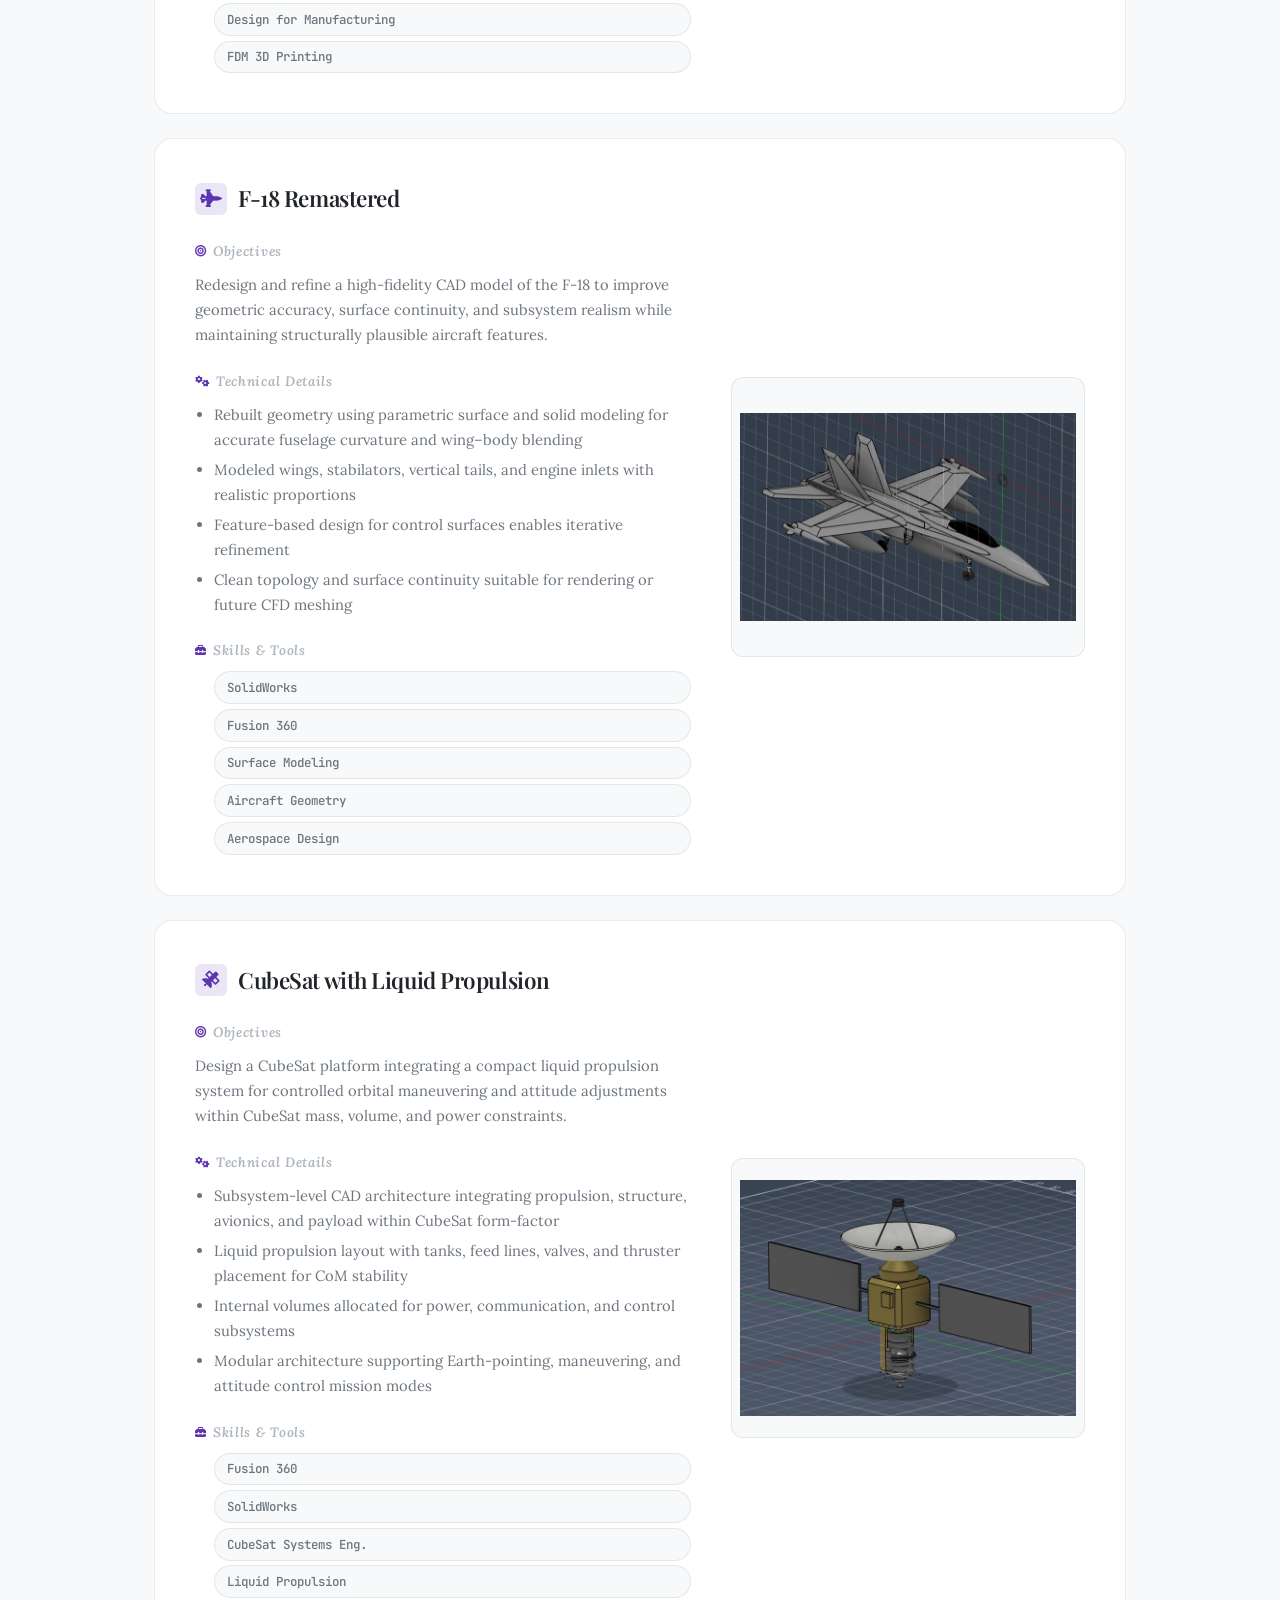
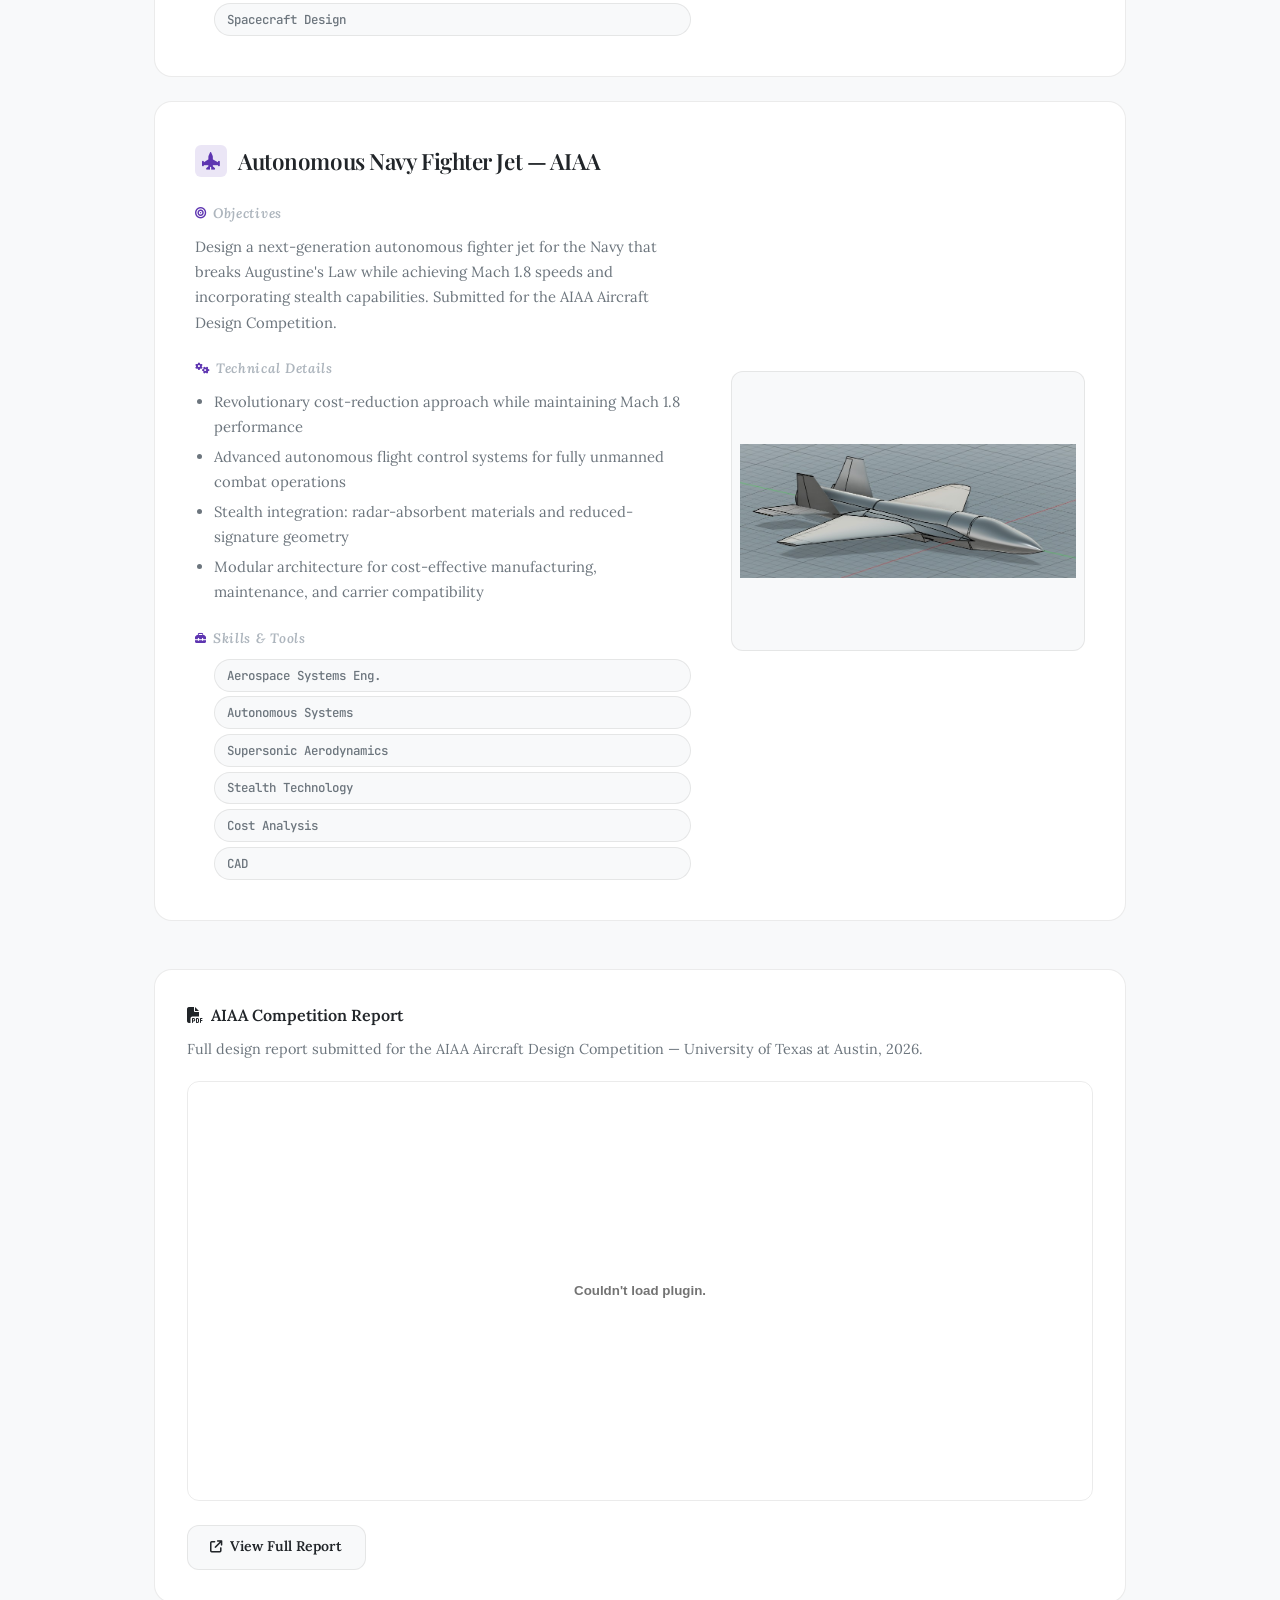
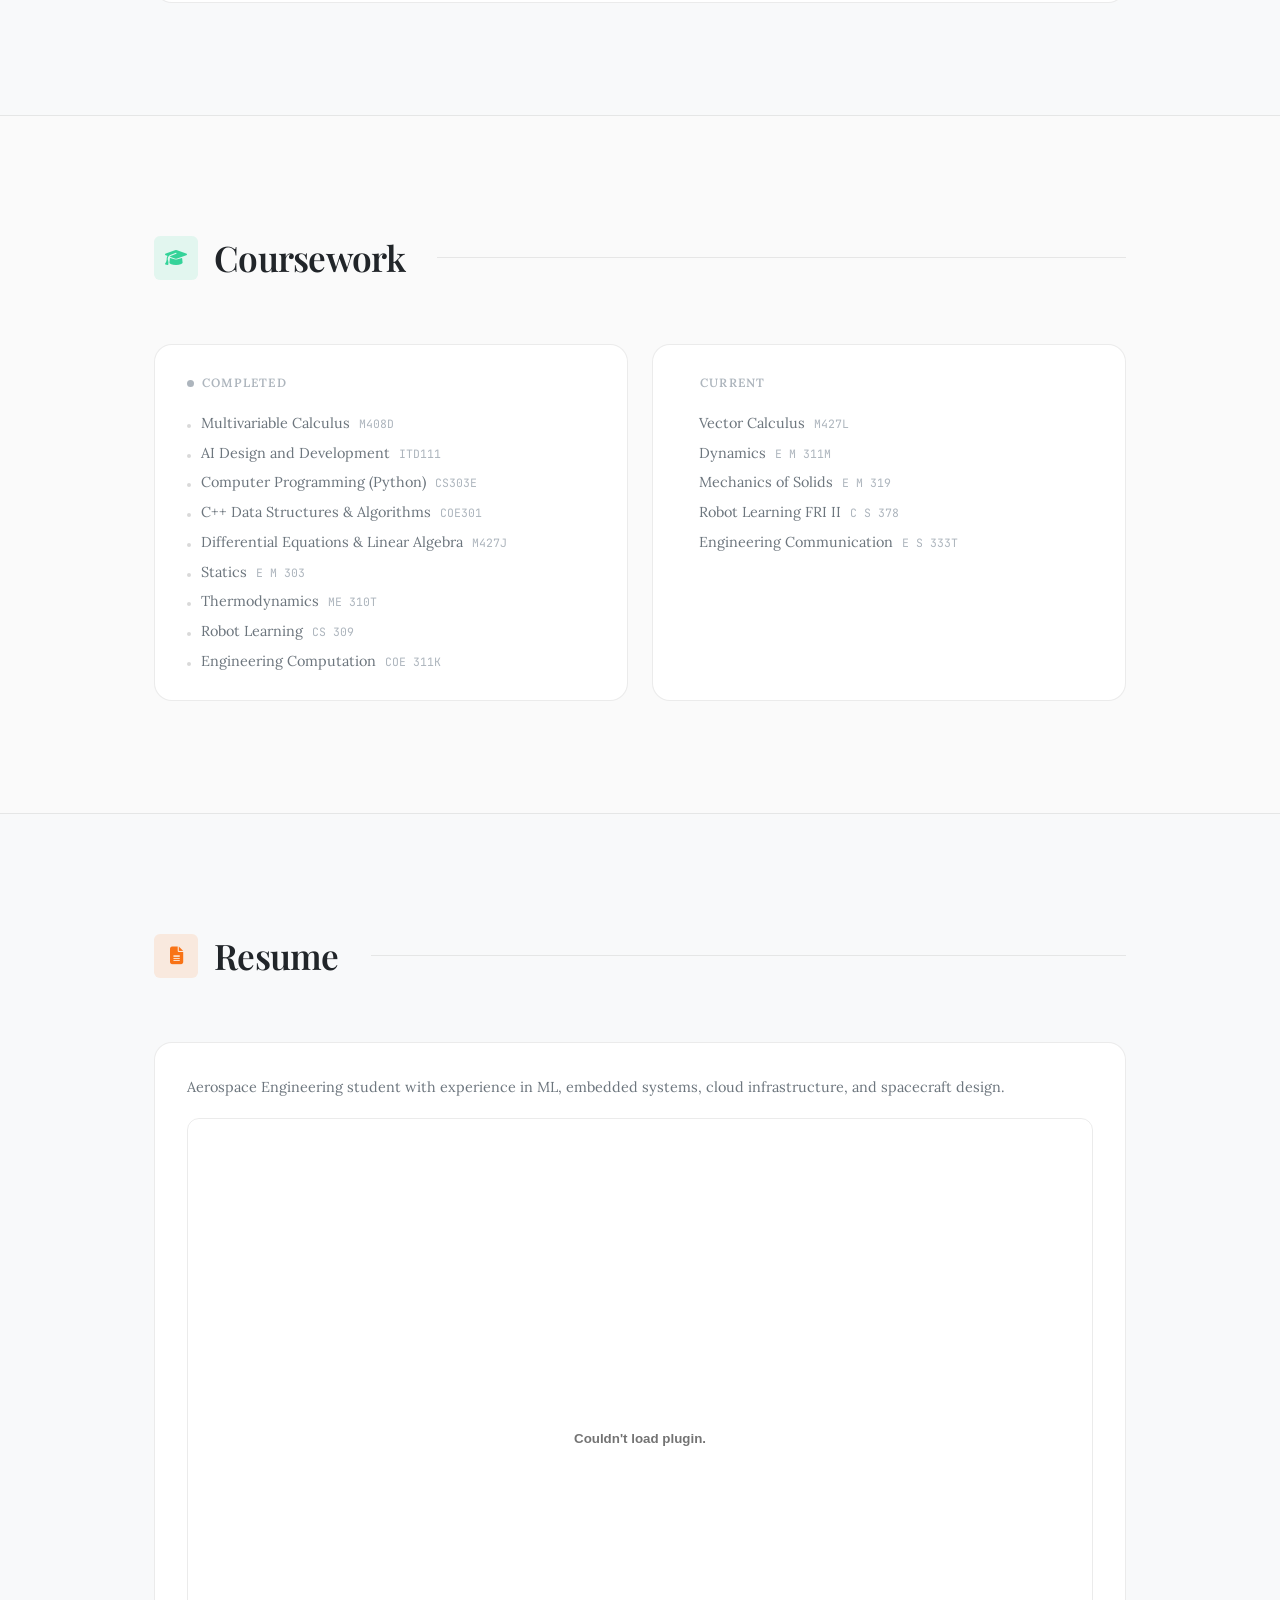
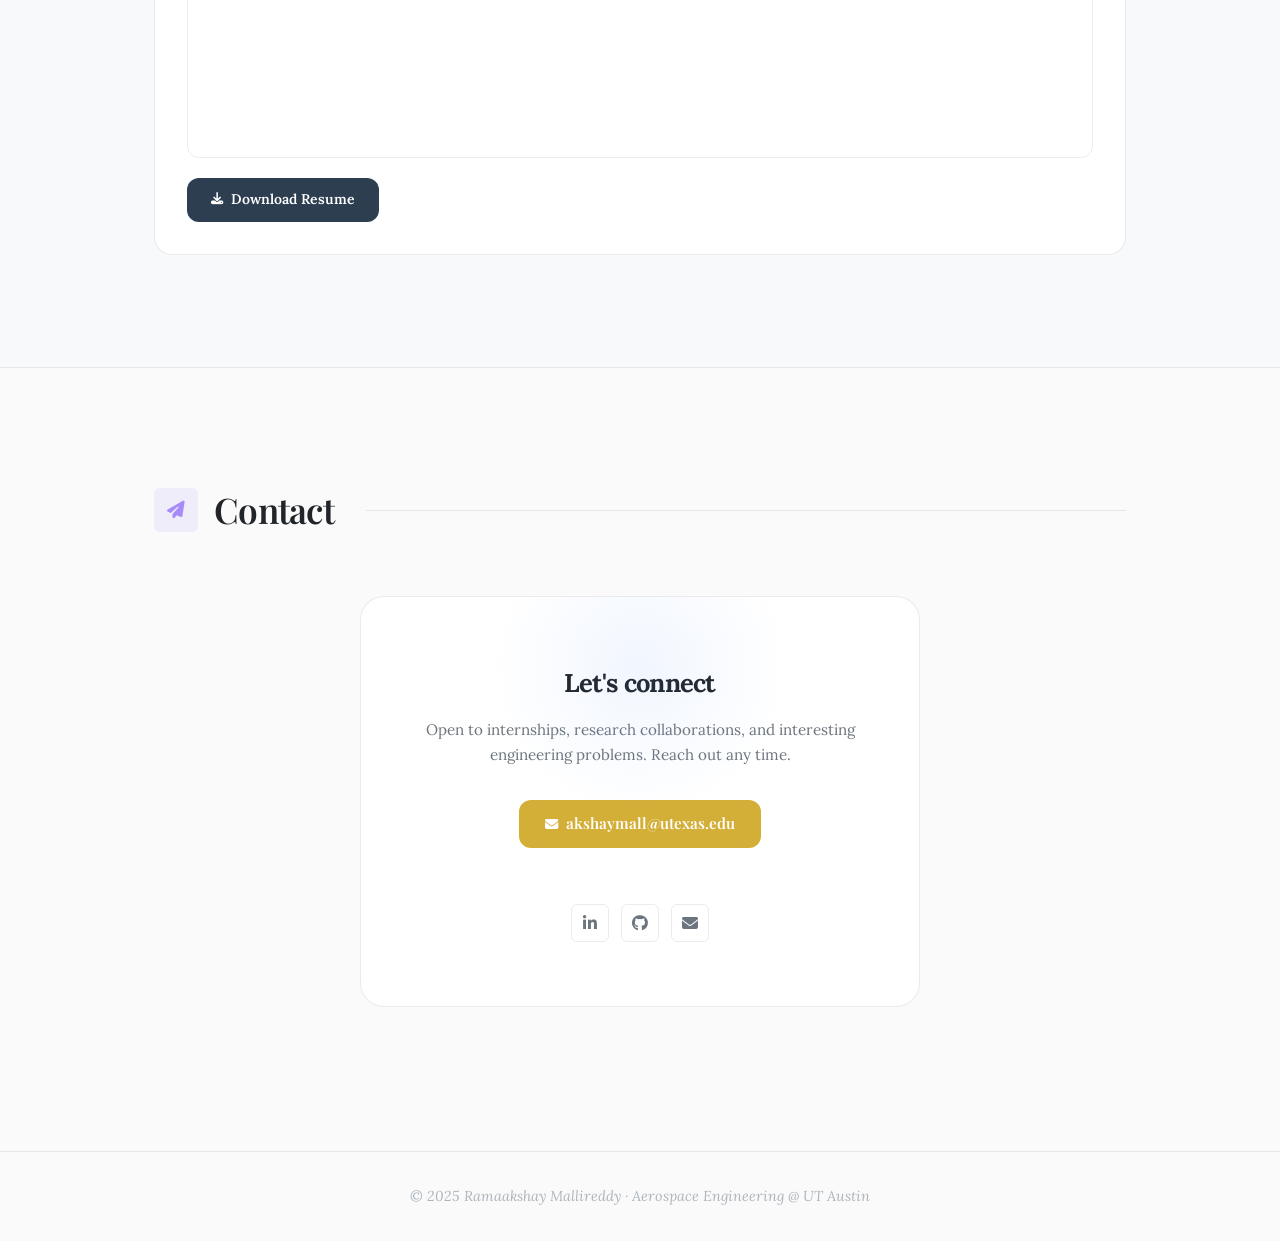
==== commit 0f8971d7: "feat: light/dark mode toggle with localStorage + system preference fallback" ====
--- a/Portfolio/static/index.html
+++ b/Portfolio/static/index.html
@@ -33,6 +33,9 @@
         <a href="#Resume">Resume</a>
         <a href="#Contact">Contact</a>
     </nav>
+    <button id="theme-toggle" aria-label="Toggle dark mode" title="Toggle dark / light mode">
+        <i class="fas fa-moon" id="theme-icon"></i>
+    </button>
 </header>
 
 <!-- ═══════════════════════════════════════════════════════════════════════ -->
@@ -700,6 +703,23 @@
 </div>
 
 <script>
+    // ── Theme toggle ────────────────────────────────────────────────────────
+    const themeBtn  = document.getElementById("theme-toggle");
+    const themeIcon = document.getElementById("theme-icon");
+
+    function applyTheme(dark) {
+        document.body.classList.toggle("dark", dark);
+        themeIcon.className = dark ? "fas fa-sun" : "fas fa-moon";
+        localStorage.setItem("theme", dark ? "dark" : "light");
+    }
+
+    // Restore saved preference, fall back to system preference
+    const saved = localStorage.getItem("theme");
+    const prefersDark = window.matchMedia("(prefers-color-scheme: dark)").matches;
+    applyTheme(saved ? saved === "dark" : prefersDark);
+
+    themeBtn.addEventListener("click", () => applyTheme(!document.body.classList.contains("dark")));
+
     // ── Nav active state ────────────────────────────────────────────────────
     const sections = document.querySelectorAll("section");
     const navLinks = document.querySelectorAll("nav a");
@@ -767,6 +787,17 @@
         }
     }
 
+    // Fetch with a 60s timeout — Render free tier can take ~30s to wake up
+    async function fetchWithTimeout(url, opts, ms = 60000) {
+        const ctrl = new AbortController();
+        const tid = setTimeout(() => ctrl.abort(), ms);
+        try {
+            return await fetch(url, { ...opts, signal: ctrl.signal });
+        } finally {
+            clearTimeout(tid);
+        }
+    }
+
     async function sendMessage() {
         const text = input.value.trim();
         if (!text) return;
@@ -777,21 +808,36 @@
         appendMsg("user", text);
         setTyping(true);
 
+        // If this is the very first message, warn that the server may be waking up
+        if (history.length === 0) {
+            const wake = document.createElement("div");
+            wake.id = "twin-wake";
+            wake.className = "twin-msg bot";
+            wake.innerHTML = '<span class="twin-msg-text" style="opacity:0.55;font-style:italic;">Server may be waking up — this first response can take up to 30s…</span>';
+            messages.appendChild(wake);
+            messages.scrollTop = messages.scrollHeight;
+        }
+
         try {
-            const res = await fetch(`${AGENT_URL}/chat`, {
+            const res = await fetchWithTimeout(`${AGENT_URL}/chat`, {
                 method: "POST",
                 headers: { "Content-Type": "application/json" },
                 body: JSON.stringify({ message: text, history })
             });
+            document.getElementById("twin-wake")?.remove();
             const data = await res.json();
             const reply = data.reply || "Sorry, I couldn't get a response.";
             setTyping(false);
             appendMsg("bot", reply);
             history.push({ role: "user", content: text });
             history.push({ role: "assistant", content: reply });
-        } catch {
+        } catch (err) {
+            document.getElementById("twin-wake")?.remove();
             setTyping(false);
-            appendMsg("bot", "Connection error — please try again.");
+            const msg = err.name === "AbortError"
+                ? "The server took too long to respond. It may still be waking up — try again in a moment."
+                : "Connection error — please try again.";
+            appendMsg("bot", msg);
         }
 
         input.disabled = false;
--- a/Portfolio/static/style.css
+++ b/Portfolio/static/style.css
@@ -9,6 +9,7 @@
 }
 
 :root {
+    /* ── Light (default) ── */
     --bg:          #fafafa;
     --surface:     #ffffff;
     --surface-2:   #f8f9fa;
@@ -46,6 +47,40 @@
     --shadow-lg:   0 8px 32px rgba(0,0,0,0.12);
 
     --transition:  0.3s cubic-bezier(0.4, 0, 0.2, 1);
+}
+
+/* ── Dark mode overrides ─────────────────────────────────────────────────── */
+body.dark {
+    --bg:          #0f0f14;
+    --surface:     #17171e;
+    --surface-2:   #1e1e27;
+    --surface-3:   #272732;
+    --border:      rgba(255,255,255,0.08);
+    --border-hover:rgba(255,255,255,0.18);
+
+    --text:        #e8e8f0;
+    --text-muted:  #9090a8;
+    --text-dim:    #5a5a72;
+
+    --blue:        #7b9cdb;
+    --blue-dim:    rgba(123,156,219,0.12);
+    --blue-glow:   rgba(123,156,219,0.25);
+
+    --gold:        #e8c84a;
+    --gold-dim:    rgba(232,200,74,0.12);
+
+    --emerald:     #3ecf74;
+    --emerald-dim: rgba(62,207,116,0.12);
+
+    --crimson:     #f06070;
+    --crimson-dim: rgba(240,96,112,0.12);
+
+    --indigo:      #9575cd;
+    --indigo-dim:  rgba(149,117,205,0.12);
+}
+
+body.dark header {
+    background: rgba(15,15,20,0.88);
 }
 
 html {
@@ -79,7 +114,7 @@
     justify-content: space-between;
     align-items: center;
     z-index: 1000;
-    background: rgba(255,255,255,0.85);
+    background: rgba(250,250,250,0.88);
     backdrop-filter: blur(20px);
     -webkit-backdrop-filter: blur(20px);
     border-bottom: 1px solid var(--border);
@@ -123,6 +158,29 @@
 
 nav a.active {
     color: var(--gold);
+}
+
+/* ─── THEME TOGGLE ──────────────────────────────────────────────────────── */
+#theme-toggle {
+    width: 34px;
+    height: 34px;
+    border-radius: 50%;
+    border: 1px solid var(--border);
+    background: var(--surface-2);
+    color: var(--text-muted);
+    font-size: 0.9rem;
+    cursor: pointer;
+    display: flex;
+    align-items: center;
+    justify-content: center;
+    transition: background var(--transition), border-color var(--transition), color var(--transition), transform var(--transition);
+    flex-shrink: 0;
+    margin-left: 0.5rem;
+}
+#theme-toggle:hover {
+    border-color: var(--gold);
+    color: var(--gold);
+    transform: rotate(20deg);
 }
 
 @media (max-width: 768px) {
@@ -130,6 +188,7 @@
     nav { gap: 0.15rem; flex-wrap: wrap; justify-content: center; }
     nav a { font-size: 0.8rem; padding: 0.35rem 0.7rem; }
     .logo { font-size: 1rem; }
+    #theme-toggle { margin-left: 0; }
 }
 
 /* ─── SECTION BASE ──────────────────────────────────────────────────────── */
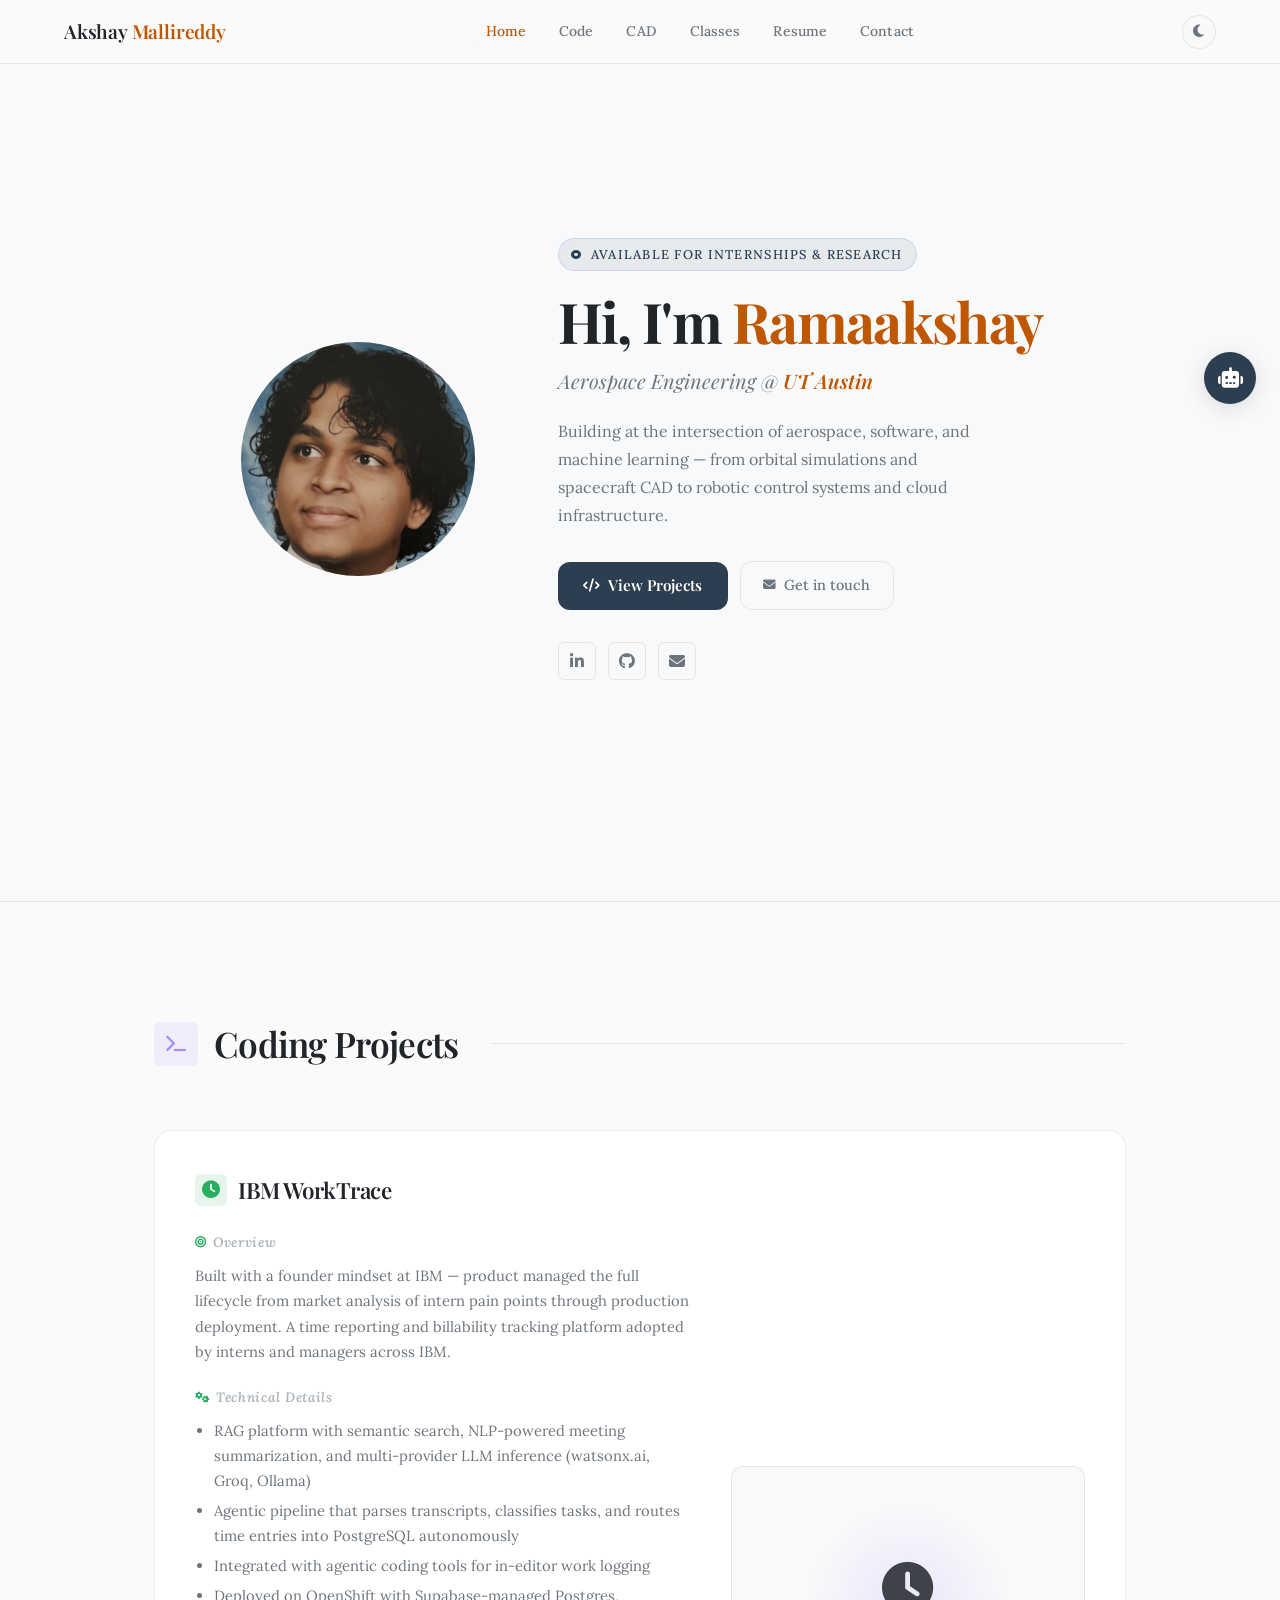
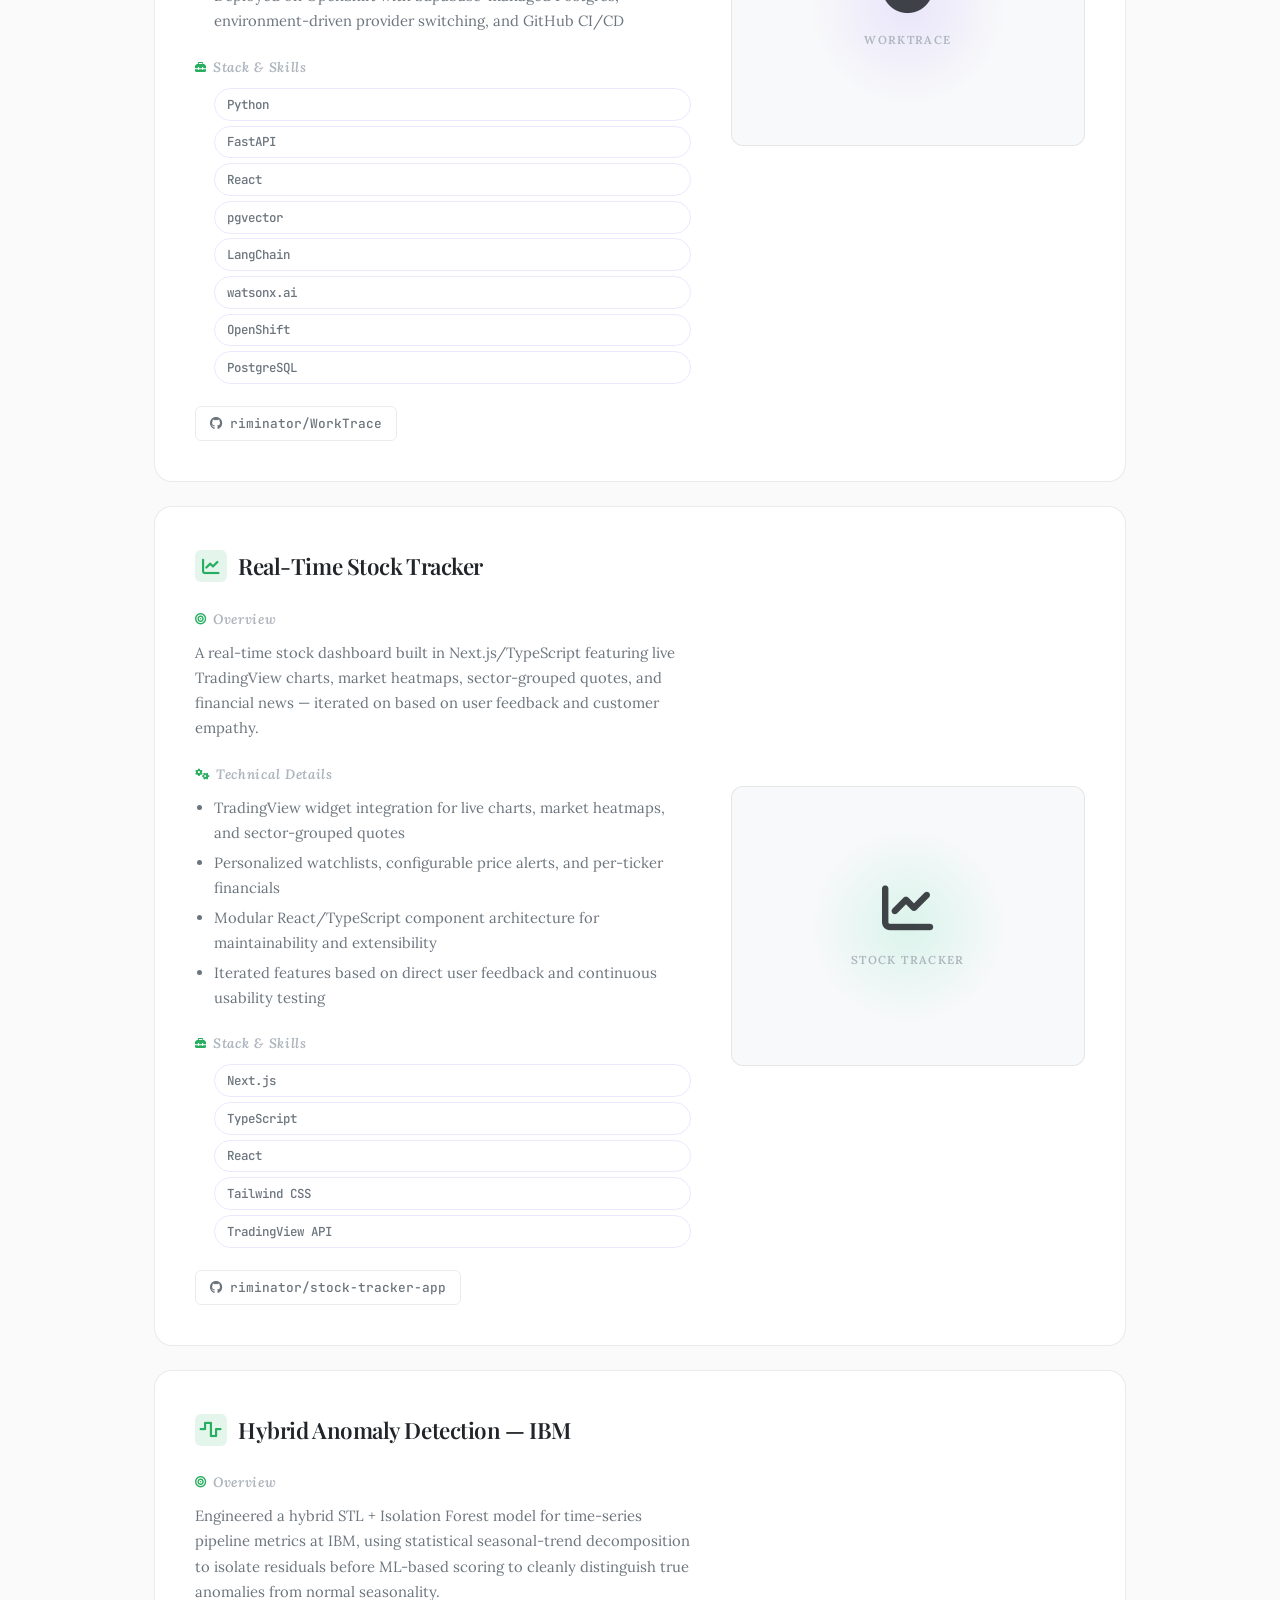
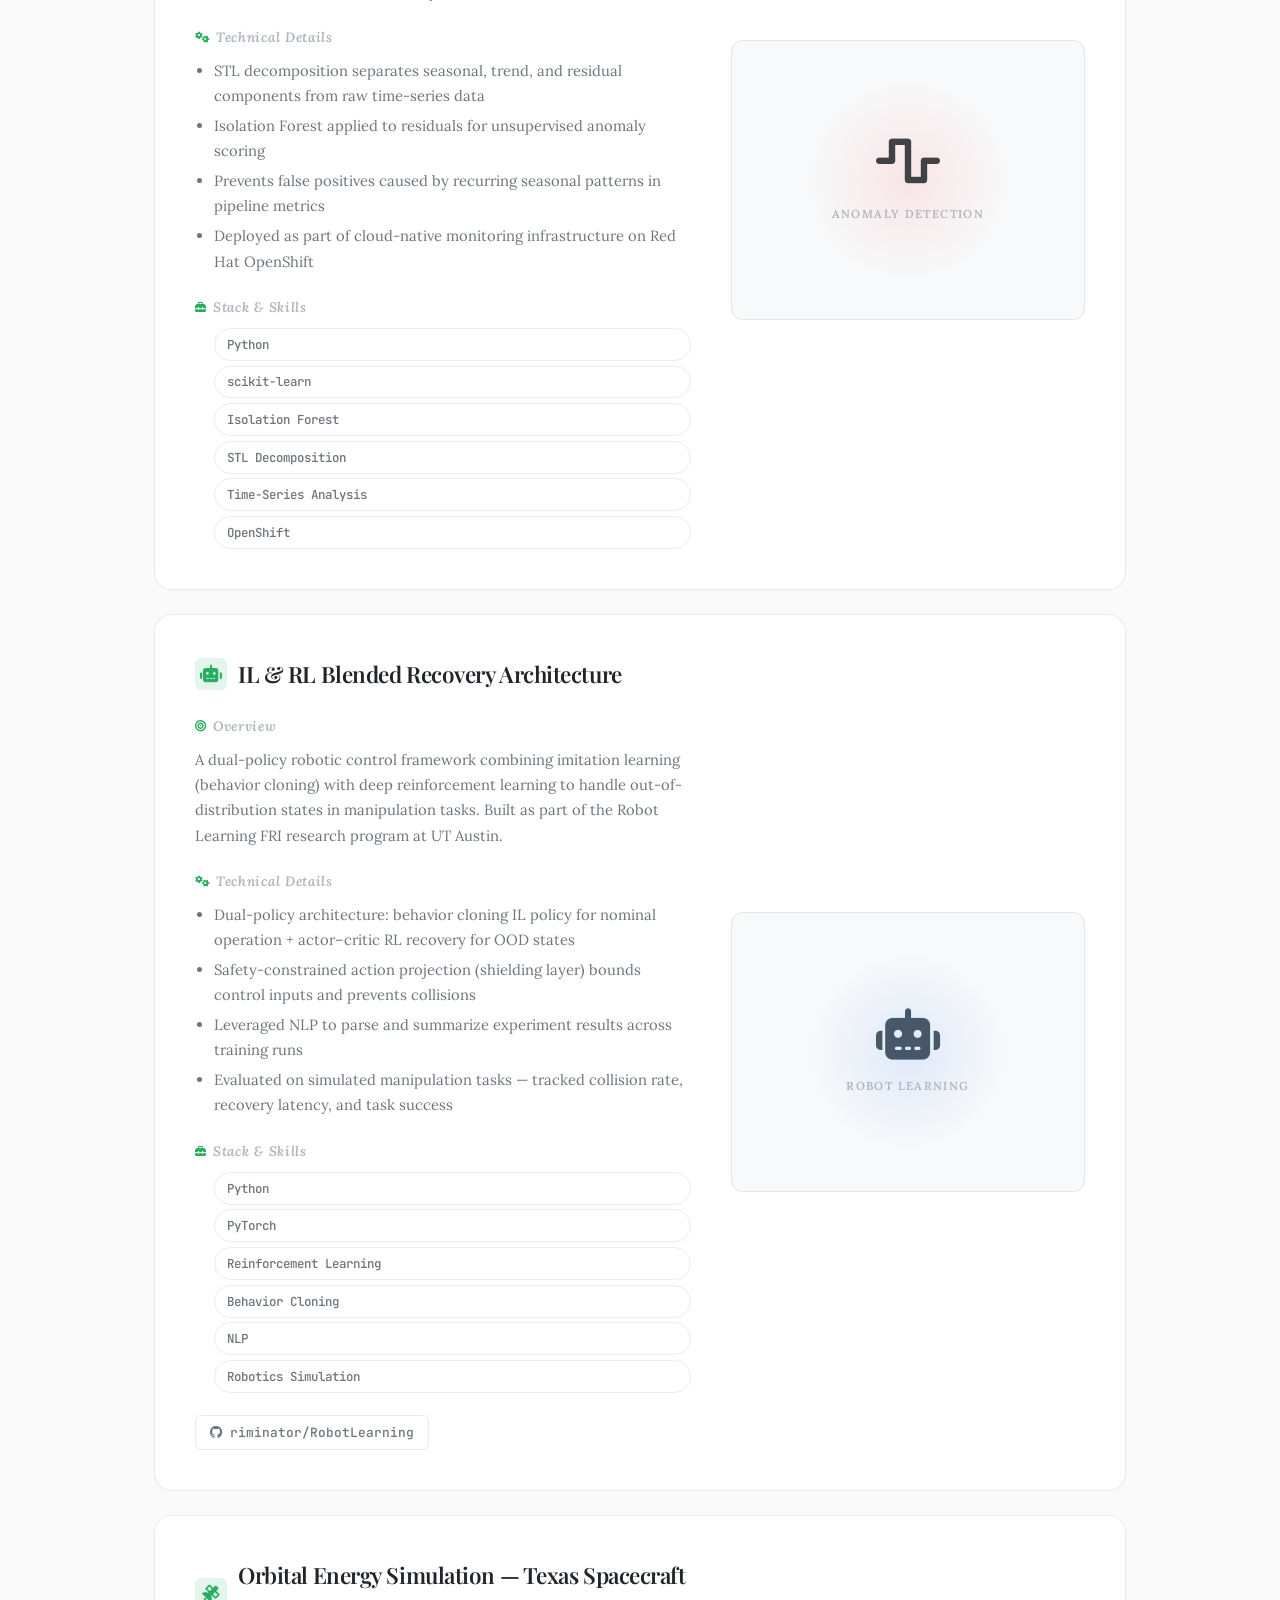
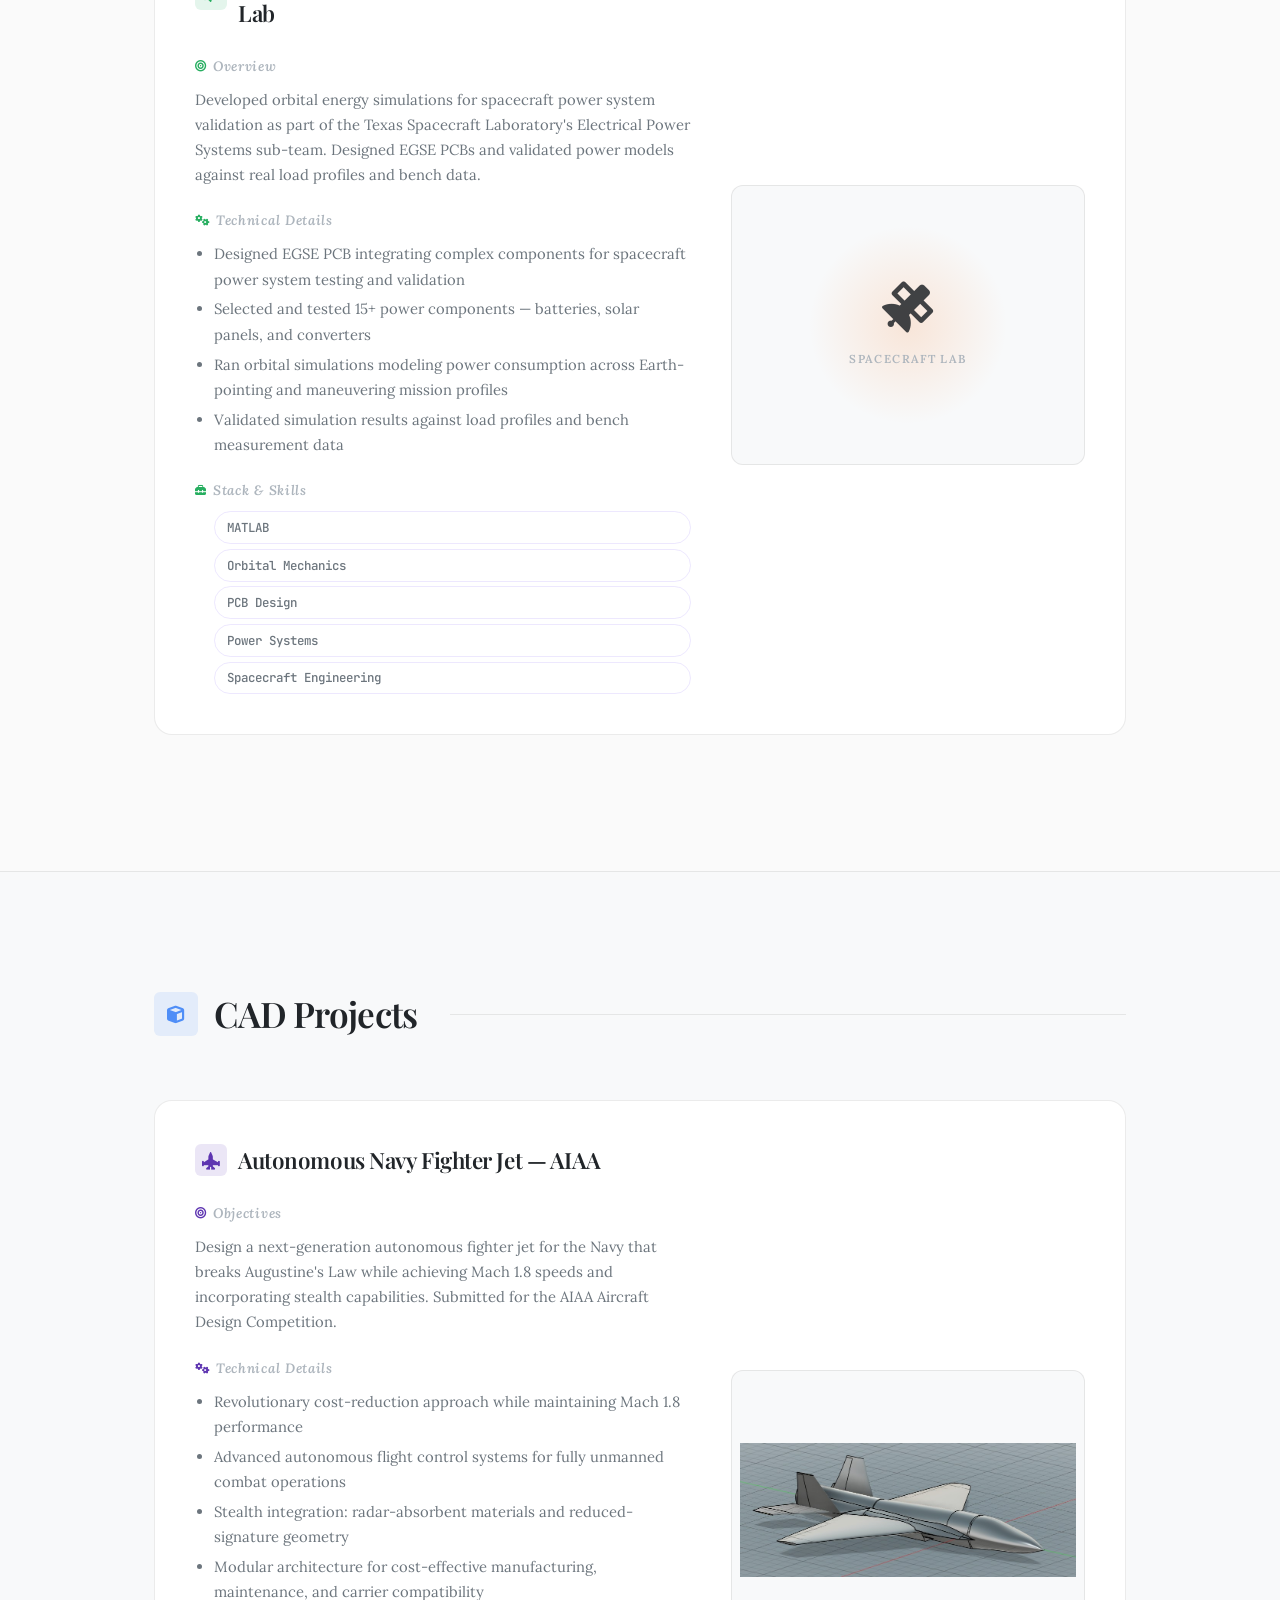
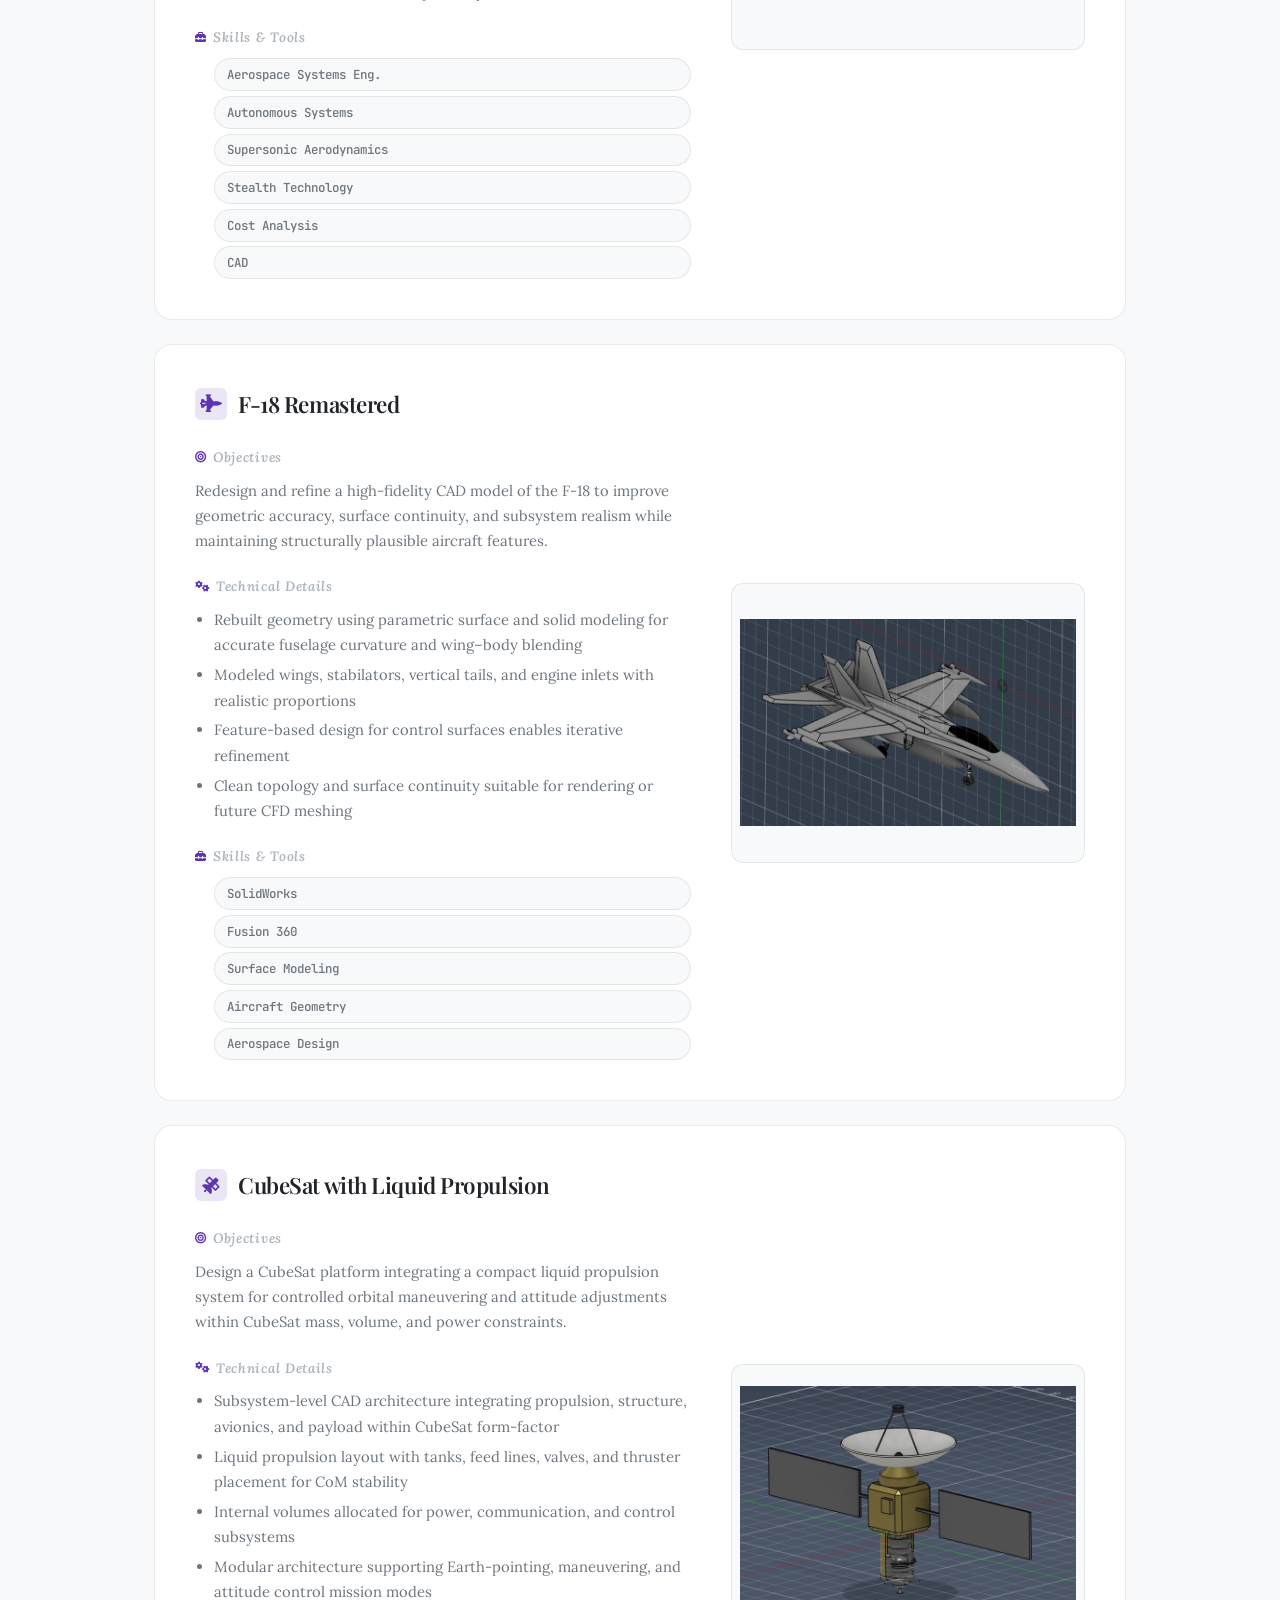
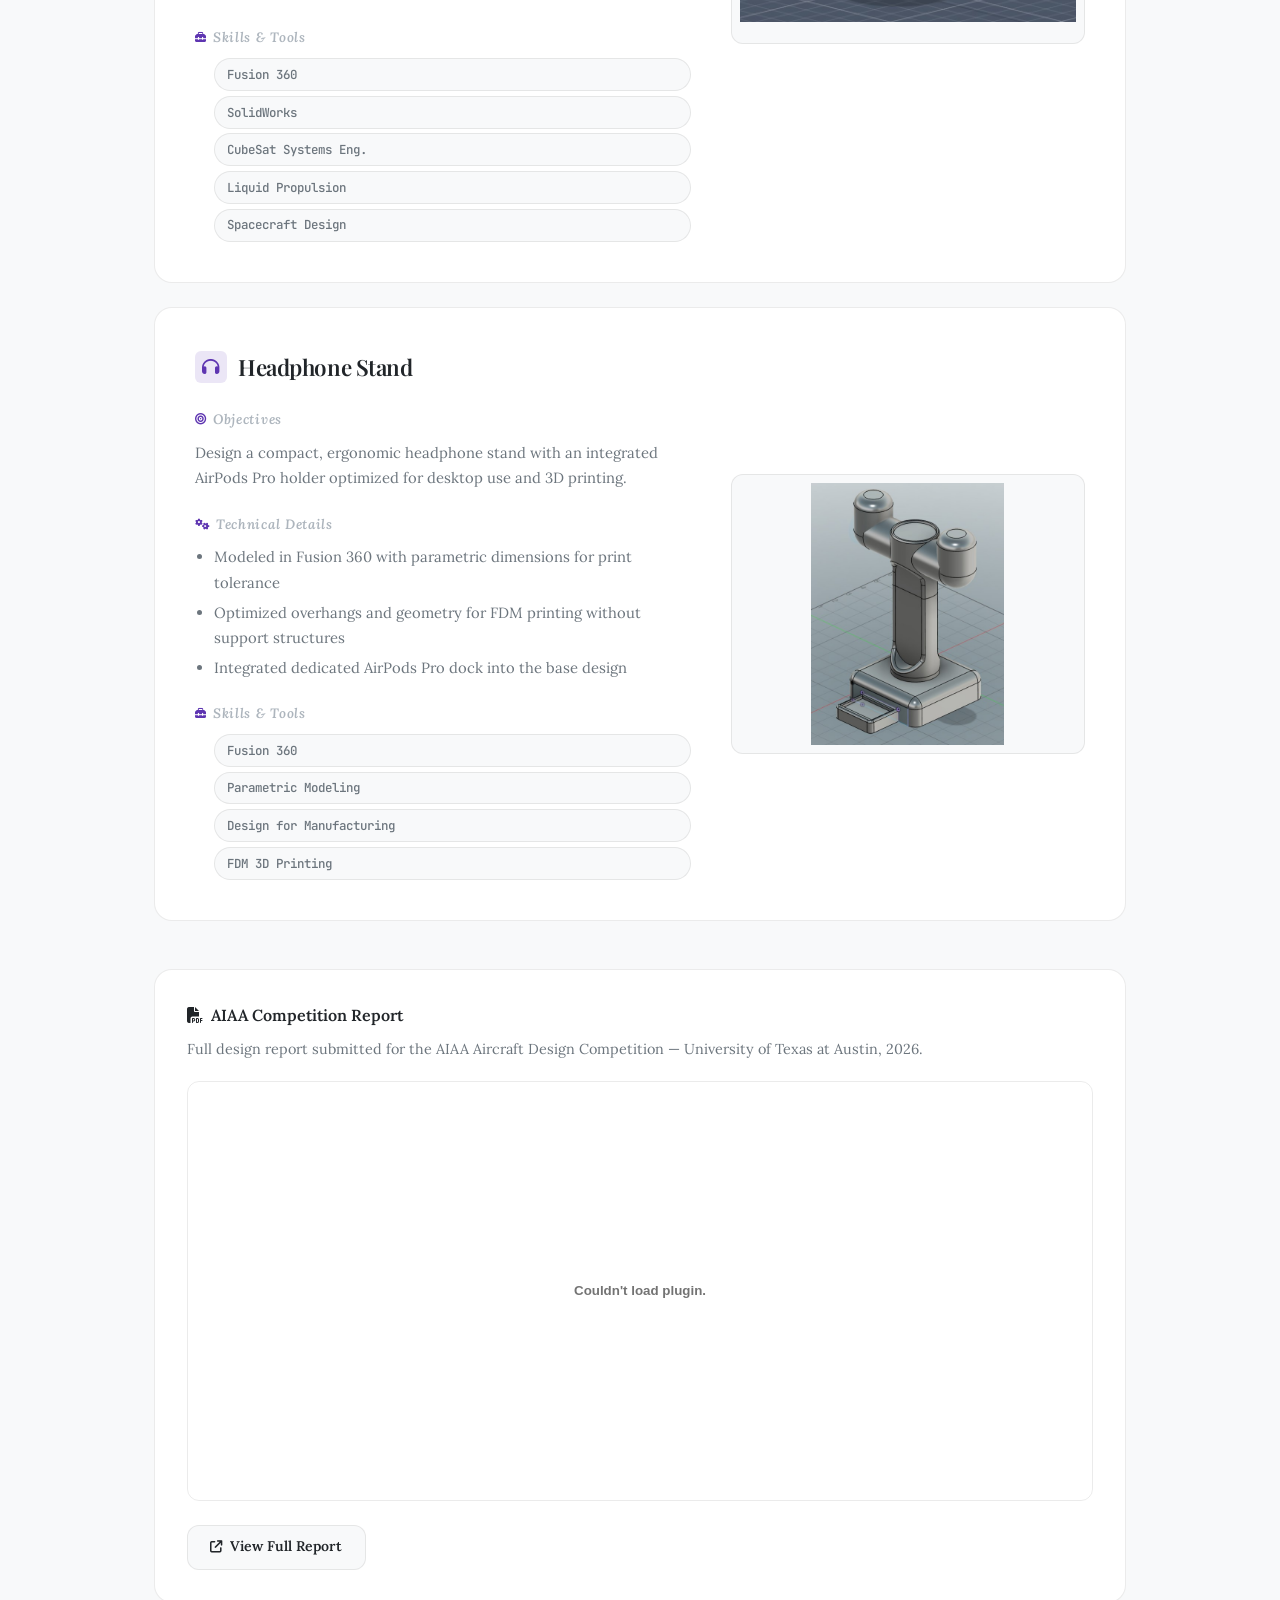
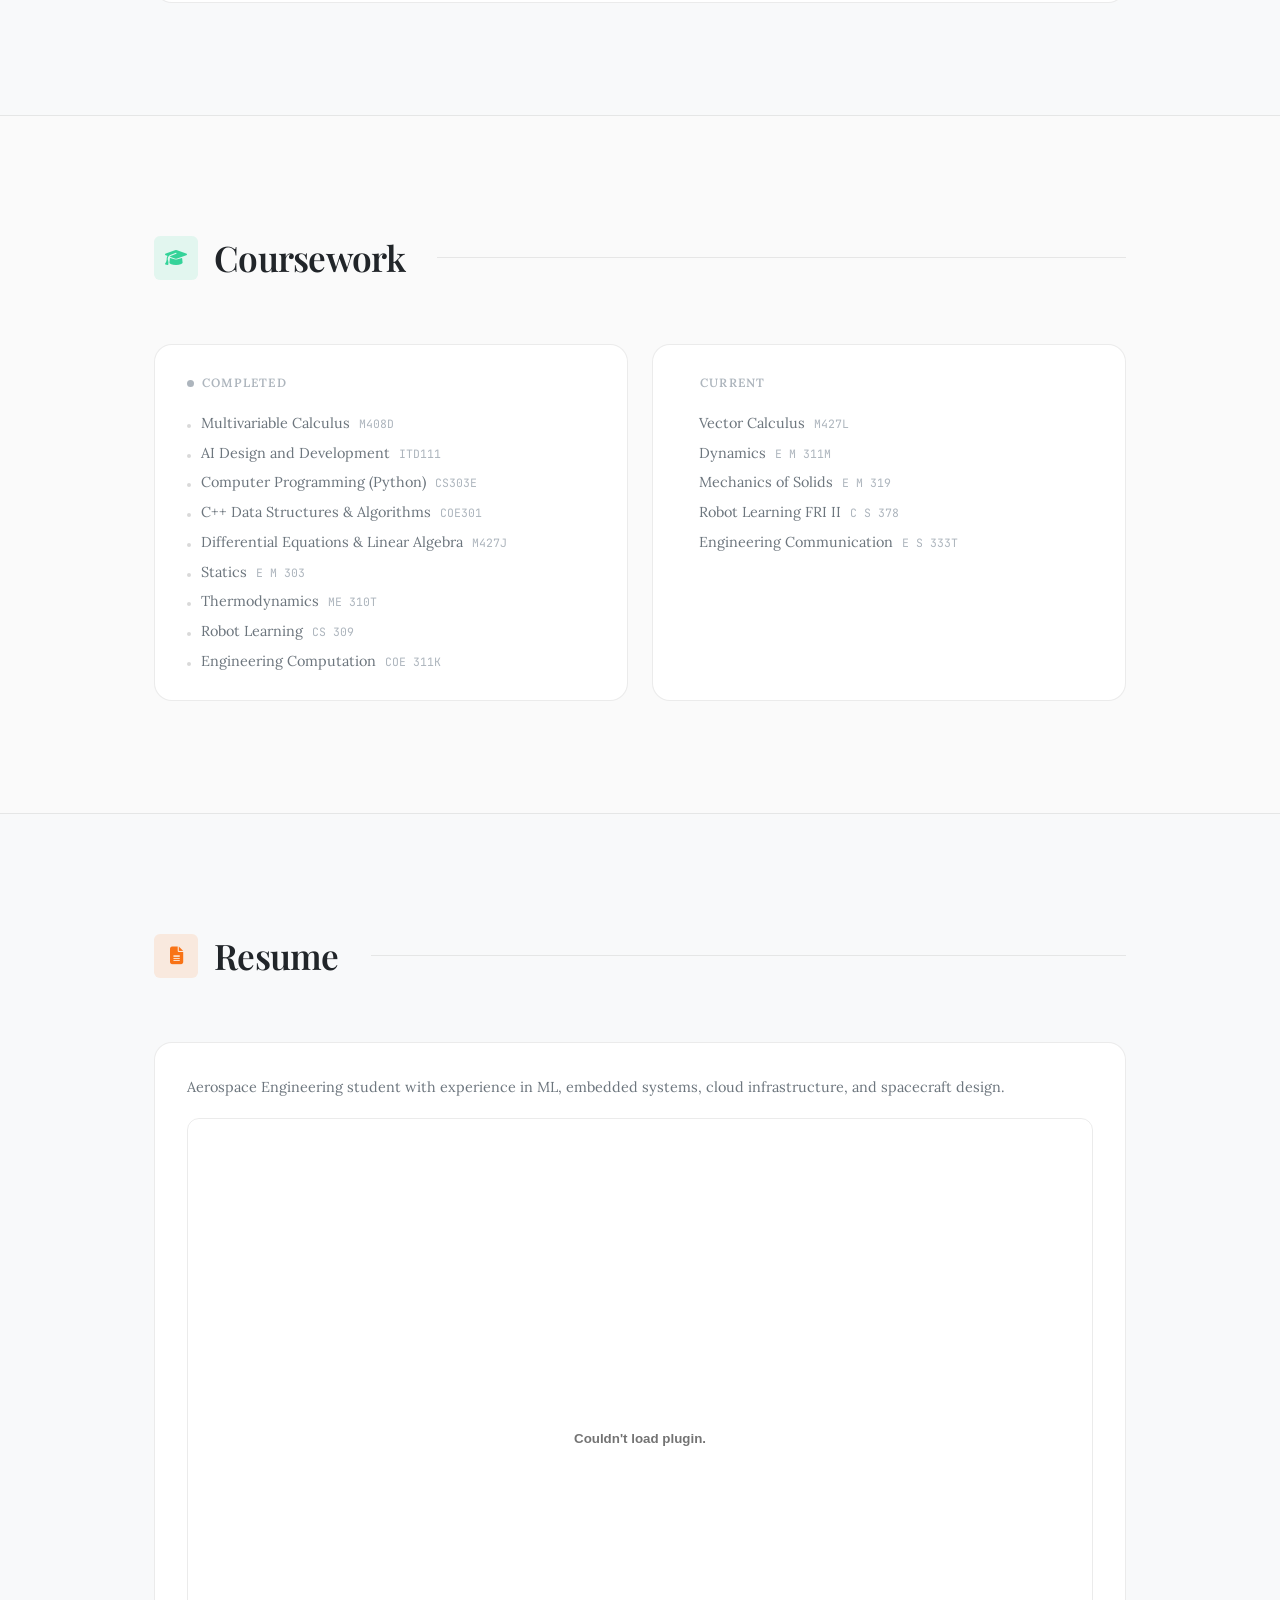
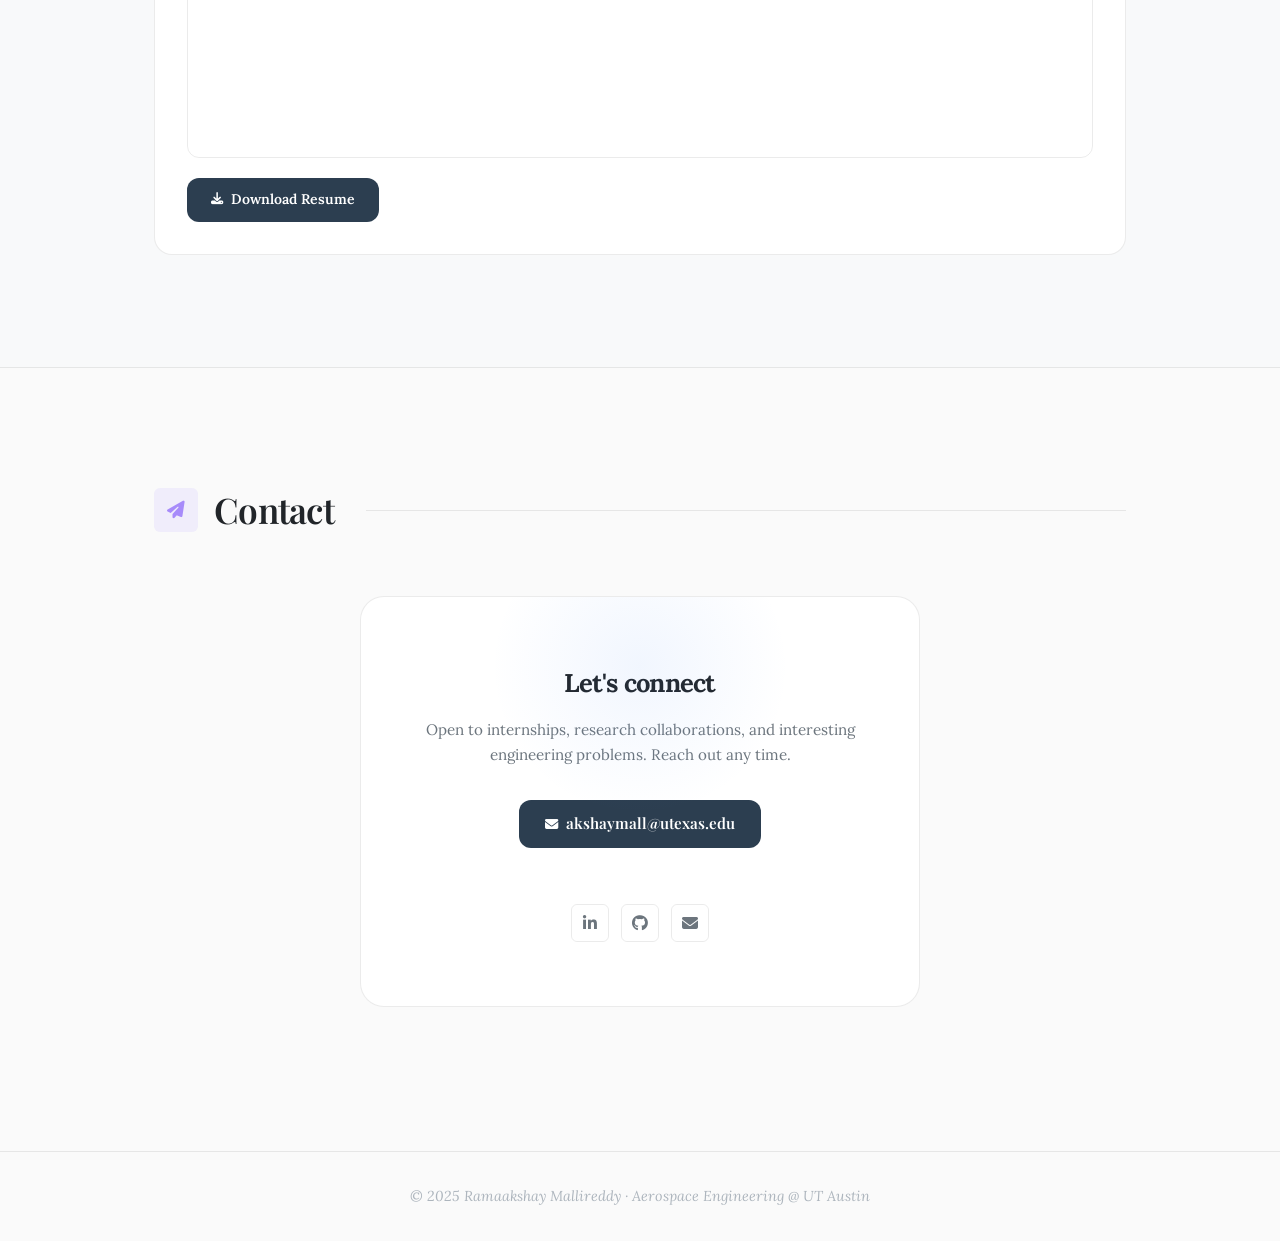
==== commit 817a73a3: "Reorded CAD projects section to make it most impressive to least" ====
--- a/Portfolio/static/index.html
+++ b/Portfolio/static/index.html
@@ -371,133 +371,6 @@
         <div class="line"></div>
     </div>
 
-    <!-- Headphone Stand -->
-    <div class="project-card detailed">
-        <div class="project-info">
-            <h3>
-                <i class="fas fa-headphones"></i>
-                Headphone Stand
-            </h3>
-
-            <div class="project-section">
-                <h4><i class="fas fa-bullseye"></i> Objectives</h4>
-                <p>
-                    Design a compact, ergonomic headphone stand with an integrated
-                    AirPods Pro holder optimized for desktop use and 3D printing.
-                </p>
-            </div>
-
-            <div class="project-section">
-                <h4><i class="fas fa-gears"></i> Technical Details</h4>
-                <ul>
-                    <li>Modeled in Fusion 360 with parametric dimensions for print tolerance</li>
-                    <li>Optimized overhangs and geometry for FDM printing without support structures</li>
-                    <li>Integrated dedicated AirPods Pro dock into the base design</li>
-                </ul>
-            </div>
-
-            <div class="project-section">
-                <h4><i class="fas fa-toolbox"></i> Skills &amp; Tools</h4>
-                <ul class="skills">
-                    <li>Fusion 360</li>
-                    <li>Parametric Modeling</li>
-                    <li>Design for Manufacturing</li>
-                    <li>FDM 3D Printing</li>
-                </ul>
-            </div>
-        </div>
-
-        <div class="project-media">
-            <img src="assets/project_1.jpg" alt="Headphone Stand CAD">
-        </div>
-    </div>
-
-    <!-- F-18 Remastered -->
-    <div class="project-card detailed">
-        <div class="project-info">
-            <h3>
-                <i class="fas fa-fighter-jet"></i>
-                F-18 Remastered
-            </h3>
-
-            <div class="project-section">
-                <h4><i class="fas fa-bullseye"></i> Objectives</h4>
-                <p>
-                    Redesign and refine a high-fidelity CAD model of the F-18 to improve geometric accuracy,
-                    surface continuity, and subsystem realism while maintaining structurally plausible aircraft features.
-                </p>
-            </div>
-
-            <div class="project-section">
-                <h4><i class="fas fa-gears"></i> Technical Details</h4>
-                <ul>
-                    <li>Rebuilt geometry using parametric surface and solid modeling for accurate fuselage curvature and wing–body blending</li>
-                    <li>Modeled wings, stabilators, vertical tails, and engine inlets with realistic proportions</li>
-                    <li>Feature-based design for control surfaces enables iterative refinement</li>
-                    <li>Clean topology and surface continuity suitable for rendering or future CFD meshing</li>
-                </ul>
-            </div>
-
-            <div class="project-section">
-                <h4><i class="fas fa-toolbox"></i> Skills &amp; Tools</h4>
-                <ul class="skills">
-                    <li>SolidWorks</li>
-                    <li>Fusion 360</li>
-                    <li>Surface Modeling</li>
-                    <li>Aircraft Geometry</li>
-                    <li>Aerospace Design</li>
-                </ul>
-            </div>
-        </div>
-
-        <div class="project-media">
-            <img src="assets/project_2.jpg" alt="F-18 Remastered">
-        </div>
-    </div>
-
-    <!-- CubeSat -->
-    <div class="project-card detailed">
-        <div class="project-info">
-            <h3>
-                <i class="fas fa-satellite"></i>
-                CubeSat with Liquid Propulsion
-            </h3>
-
-            <div class="project-section">
-                <h4><i class="fas fa-bullseye"></i> Objectives</h4>
-                <p>
-                    Design a CubeSat platform integrating a compact liquid propulsion system for controlled
-                    orbital maneuvering and attitude adjustments within CubeSat mass, volume, and power constraints.
-                </p>
-            </div>
-
-            <div class="project-section">
-                <h4><i class="fas fa-gears"></i> Technical Details</h4>
-                <ul>
-                    <li>Subsystem-level CAD architecture integrating propulsion, structure, avionics, and payload within CubeSat form-factor</li>
-                    <li>Liquid propulsion layout with tanks, feed lines, valves, and thruster placement for CoM stability</li>
-                    <li>Internal volumes allocated for power, communication, and control subsystems</li>
-                    <li>Modular architecture supporting Earth-pointing, maneuvering, and attitude control mission modes</li>
-                </ul>
-            </div>
-
-            <div class="project-section">
-                <h4><i class="fas fa-toolbox"></i> Skills &amp; Tools</h4>
-                <ul class="skills">
-                    <li>Fusion 360</li>
-                    <li>SolidWorks</li>
-                    <li>CubeSat Systems Eng.</li>
-                    <li>Liquid Propulsion</li>
-                    <li>Spacecraft Design</li>
-                </ul>
-            </div>
-        </div>
-
-        <div class="project-media">
-            <img src="assets/project_3.jpg" alt="CubeSat CAD">
-        </div>
-    </div>
-
     <!-- Autonomous Navy Fighter Jet -->
     <div class="project-card detailed">
         <div class="project-info">
@@ -540,6 +413,133 @@
 
         <div class="project-media">
             <img src="assets/project_4.jpg" alt="Autonomous Navy Fighter Jet">
+        </div>
+    </div>
+
+    <!-- F-18 Remastered -->
+    <div class="project-card detailed">
+        <div class="project-info">
+            <h3>
+                <i class="fas fa-fighter-jet"></i>
+                F-18 Remastered
+            </h3>
+
+            <div class="project-section">
+                <h4><i class="fas fa-bullseye"></i> Objectives</h4>
+                <p>
+                    Redesign and refine a high-fidelity CAD model of the F-18 to improve geometric accuracy,
+                    surface continuity, and subsystem realism while maintaining structurally plausible aircraft features.
+                </p>
+            </div>
+
+            <div class="project-section">
+                <h4><i class="fas fa-gears"></i> Technical Details</h4>
+                <ul>
+                    <li>Rebuilt geometry using parametric surface and solid modeling for accurate fuselage curvature and wing–body blending</li>
+                    <li>Modeled wings, stabilators, vertical tails, and engine inlets with realistic proportions</li>
+                    <li>Feature-based design for control surfaces enables iterative refinement</li>
+                    <li>Clean topology and surface continuity suitable for rendering or future CFD meshing</li>
+                </ul>
+            </div>
+
+            <div class="project-section">
+                <h4><i class="fas fa-toolbox"></i> Skills &amp; Tools</h4>
+                <ul class="skills">
+                    <li>SolidWorks</li>
+                    <li>Fusion 360</li>
+                    <li>Surface Modeling</li>
+                    <li>Aircraft Geometry</li>
+                    <li>Aerospace Design</li>
+                </ul>
+            </div>
+        </div>
+
+        <div class="project-media">
+            <img src="assets/project_2.jpg" alt="F-18 Remastered">
+        </div>
+    </div>
+
+    <!-- CubeSat -->
+    <div class="project-card detailed">
+        <div class="project-info">
+            <h3>
+                <i class="fas fa-satellite"></i>
+                CubeSat with Liquid Propulsion
+            </h3>
+
+            <div class="project-section">
+                <h4><i class="fas fa-bullseye"></i> Objectives</h4>
+                <p>
+                    Design a CubeSat platform integrating a compact liquid propulsion system for controlled
+                    orbital maneuvering and attitude adjustments within CubeSat mass, volume, and power constraints.
+                </p>
+            </div>
+
+            <div class="project-section">
+                <h4><i class="fas fa-gears"></i> Technical Details</h4>
+                <ul>
+                    <li>Subsystem-level CAD architecture integrating propulsion, structure, avionics, and payload within CubeSat form-factor</li>
+                    <li>Liquid propulsion layout with tanks, feed lines, valves, and thruster placement for CoM stability</li>
+                    <li>Internal volumes allocated for power, communication, and control subsystems</li>
+                    <li>Modular architecture supporting Earth-pointing, maneuvering, and attitude control mission modes</li>
+                </ul>
+            </div>
+
+            <div class="project-section">
+                <h4><i class="fas fa-toolbox"></i> Skills &amp; Tools</h4>
+                <ul class="skills">
+                    <li>Fusion 360</li>
+                    <li>SolidWorks</li>
+                    <li>CubeSat Systems Eng.</li>
+                    <li>Liquid Propulsion</li>
+                    <li>Spacecraft Design</li>
+                </ul>
+            </div>
+        </div>
+
+        <div class="project-media">
+            <img src="assets/project_3.jpg" alt="CubeSat CAD">
+        </div>
+    </div>
+
+    <!-- Headphone Stand -->
+    <div class="project-card detailed">
+        <div class="project-info">
+            <h3>
+                <i class="fas fa-headphones"></i>
+                Headphone Stand
+            </h3>
+
+            <div class="project-section">
+                <h4><i class="fas fa-bullseye"></i> Objectives</h4>
+                <p>
+                    Design a compact, ergonomic headphone stand with an integrated
+                    AirPods Pro holder optimized for desktop use and 3D printing.
+                </p>
+            </div>
+
+            <div class="project-section">
+                <h4><i class="fas fa-gears"></i> Technical Details</h4>
+                <ul>
+                    <li>Modeled in Fusion 360 with parametric dimensions for print tolerance</li>
+                    <li>Optimized overhangs and geometry for FDM printing without support structures</li>
+                    <li>Integrated dedicated AirPods Pro dock into the base design</li>
+                </ul>
+            </div>
+
+            <div class="project-section">
+                <h4><i class="fas fa-toolbox"></i> Skills &amp; Tools</h4>
+                <ul class="skills">
+                    <li>Fusion 360</li>
+                    <li>Parametric Modeling</li>
+                    <li>Design for Manufacturing</li>
+                    <li>FDM 3D Printing</li>
+                </ul>
+            </div>
+        </div>
+
+        <div class="project-media">
+            <img src="assets/project_1.jpg" alt="Headphone Stand CAD">
         </div>
     </div>
 
--- a/Portfolio/static/style.css
+++ b/Portfolio/static/style.css
@@ -25,8 +25,8 @@
     --blue-dim:    rgba(44,62,80,0.08);
     --blue-glow:   rgba(44,62,80,0.15);
 
-    --gold:        #d4af37;
-    --gold-dim:    rgba(212,175,55,0.12);
+    --gold:        #BF5700;   /* UT Austin burnt orange */
+    --gold-dim:    rgba(191,87,0,0.12);
 
     --emerald:     #27ae60;
     --emerald-dim: rgba(39,174,96,0.12);
@@ -66,8 +66,8 @@
     --blue-dim:    rgba(123,156,219,0.12);
     --blue-glow:   rgba(123,156,219,0.25);
 
-    --gold:        #e8c84a;
-    --gold-dim:    rgba(232,200,74,0.12);
+    --gold:        #E8651A;   /* burnt orange, lighter for dark mode */
+    --gold-dim:    rgba(232,101,26,0.14);
 
     --emerald:     #3ecf74;
     --emerald-dim: rgba(62,207,116,0.12);
@@ -350,7 +350,7 @@
 }
 
 .home-content h3 span {
-    color: var(--indigo);
+    color: #BF5700;   /* UT Austin burnt orange */
     font-weight: 600;
 }
 
@@ -378,15 +378,15 @@
     font-weight: 600;
     padding: 0.7rem 1.6rem;
     border-radius: var(--radius-md);
-    background: var(--gold);
+    background: var(--blue);
     color: #fff;
     transition: background var(--transition), transform var(--transition), box-shadow var(--transition);
 }
 
 .btn-primary:hover {
-    background: #e6c35c;
+    background: var(--text);
     transform: translateY(-1px);
-    box-shadow: 0 8px 24px rgba(212,175,55,0.3);
+    box-shadow: var(--shadow-md);
 }
 
 .btn-ghost {
@@ -971,7 +971,7 @@
     width: 52px;
     height: 52px;
     border-radius: 50%;
-    background: var(--gold);
+    background: var(--blue);
     border: none;
     color: #fff;
     font-size: 1.25rem;
@@ -979,11 +979,11 @@
     display: flex;
     align-items: center;
     justify-content: center;
-    box-shadow: 0 4px 20px rgba(212,175,55,0.45);
+    box-shadow: 0 4px 20px var(--blue-glow);
     transition: background var(--transition), transform var(--transition);
     flex-shrink: 0;
 }
-#twin-toggle:hover { background: #e6c35c; transform: scale(1.07); }
+#twin-toggle:hover { background: var(--text); transform: scale(1.07); }
 
 /* ── Chat panel ────────────────────────────────────────────────────────── */
 #twin-panel {
@@ -1171,7 +1171,7 @@
     flex-shrink: 0;
     transition: background var(--transition);
 }
-#twin-send:hover { background: #6ba3f9; }
+#twin-send:hover { background: var(--text); }
 #twin-send:disabled { opacity: 0.5; cursor: default; }
 
 /* ── Mobile: full-width panel ──────────────────────────────────────────── */
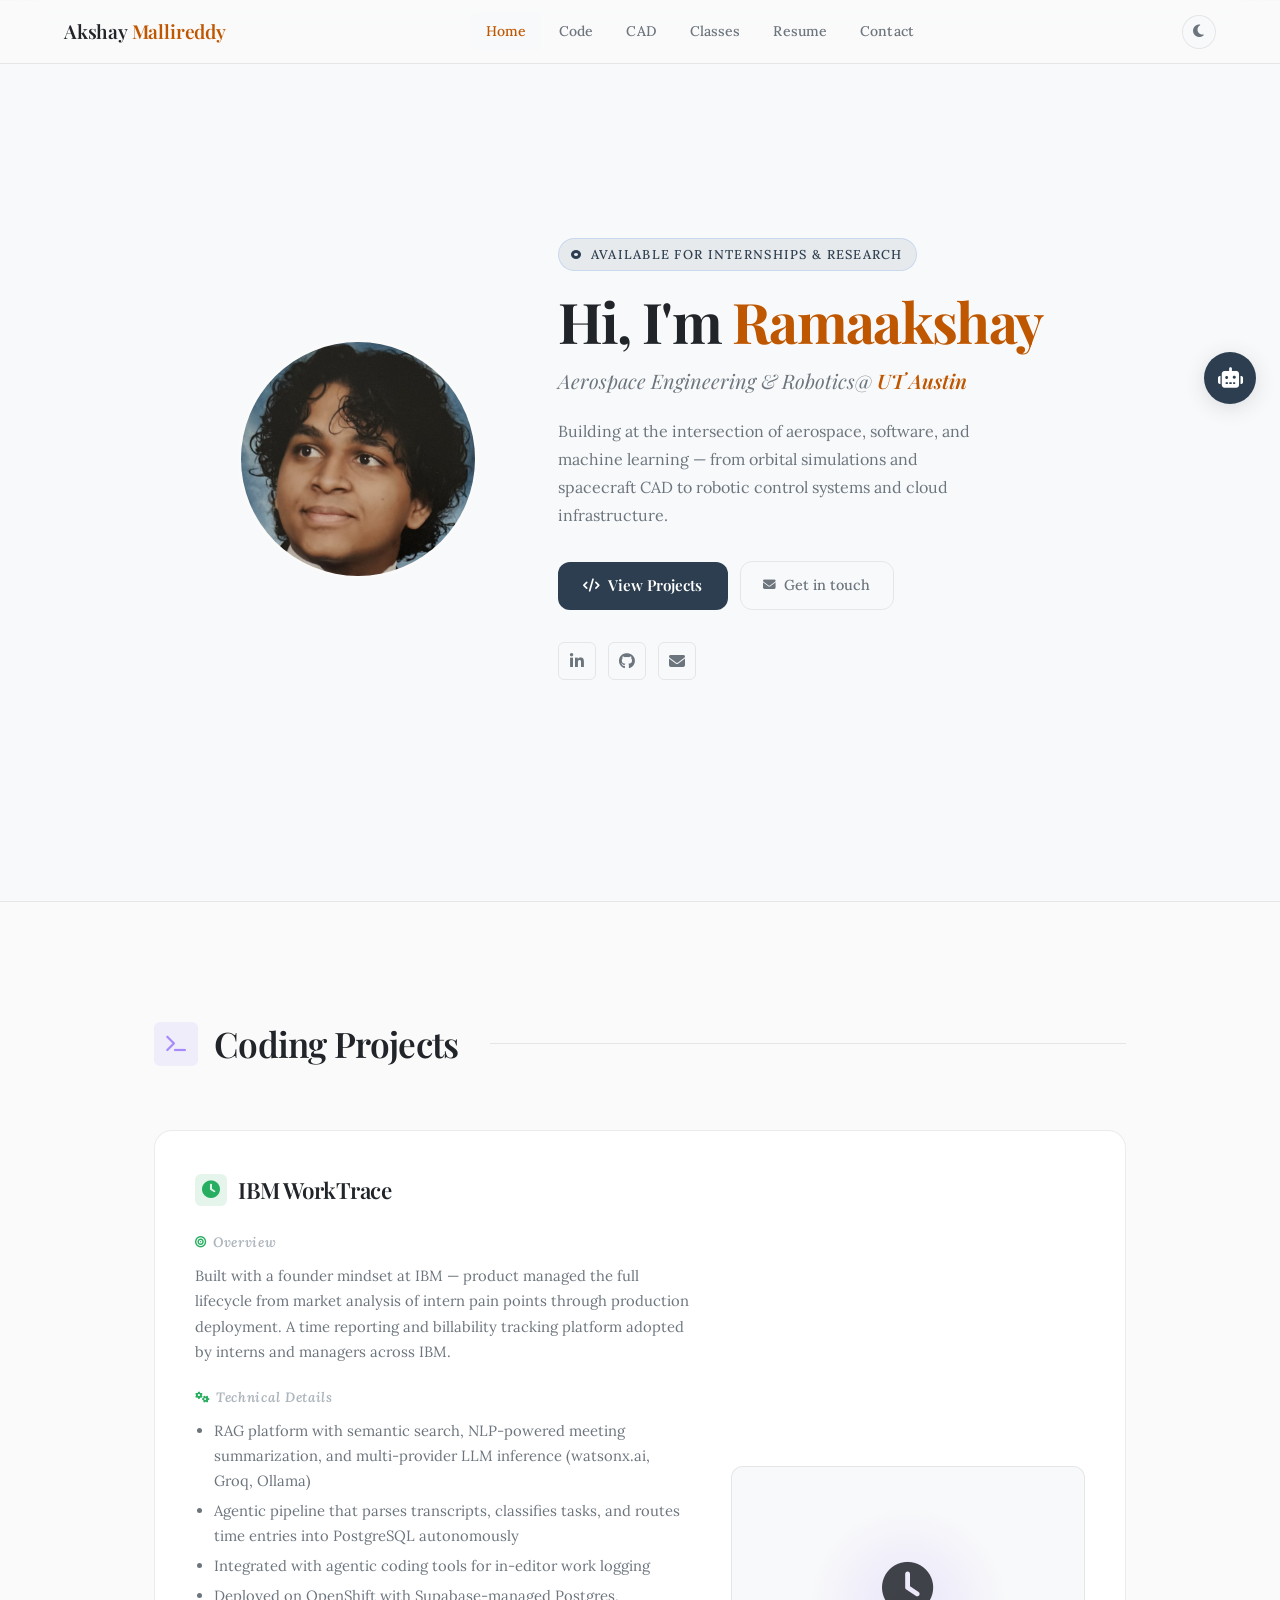
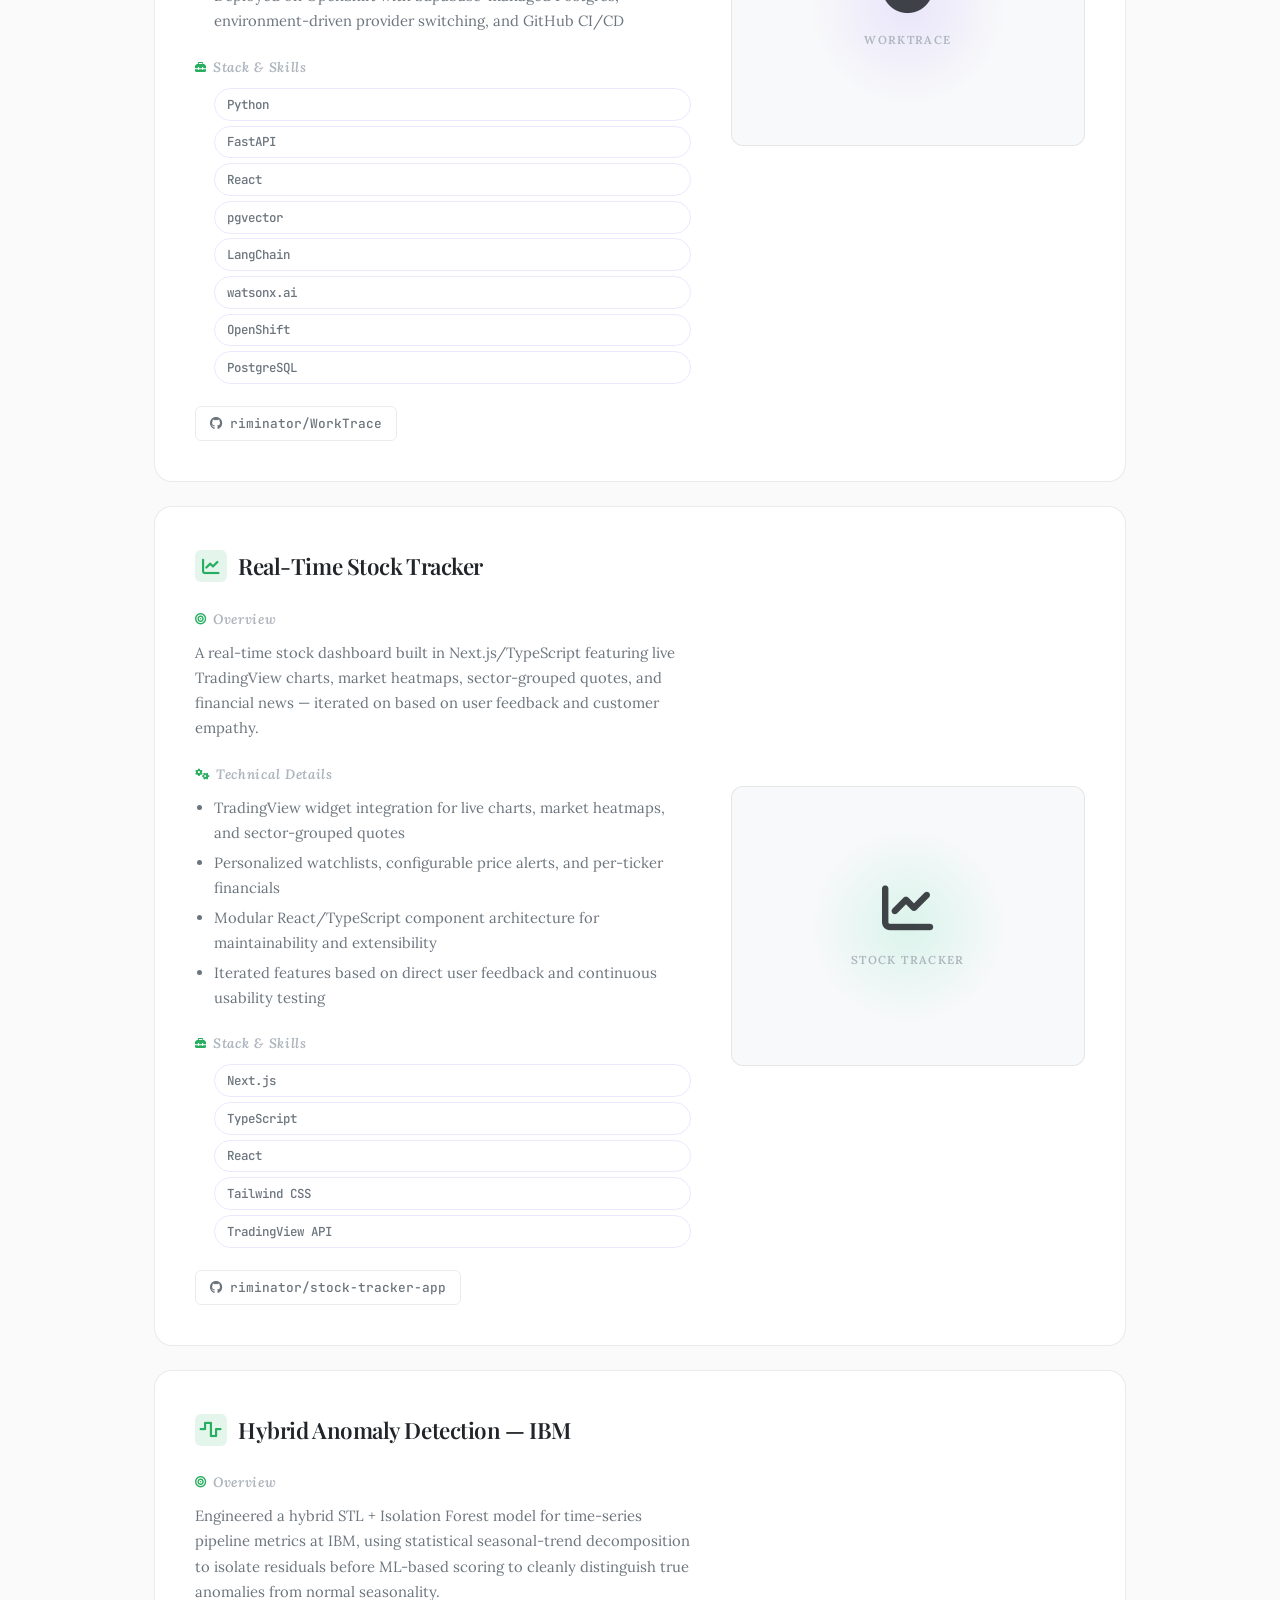
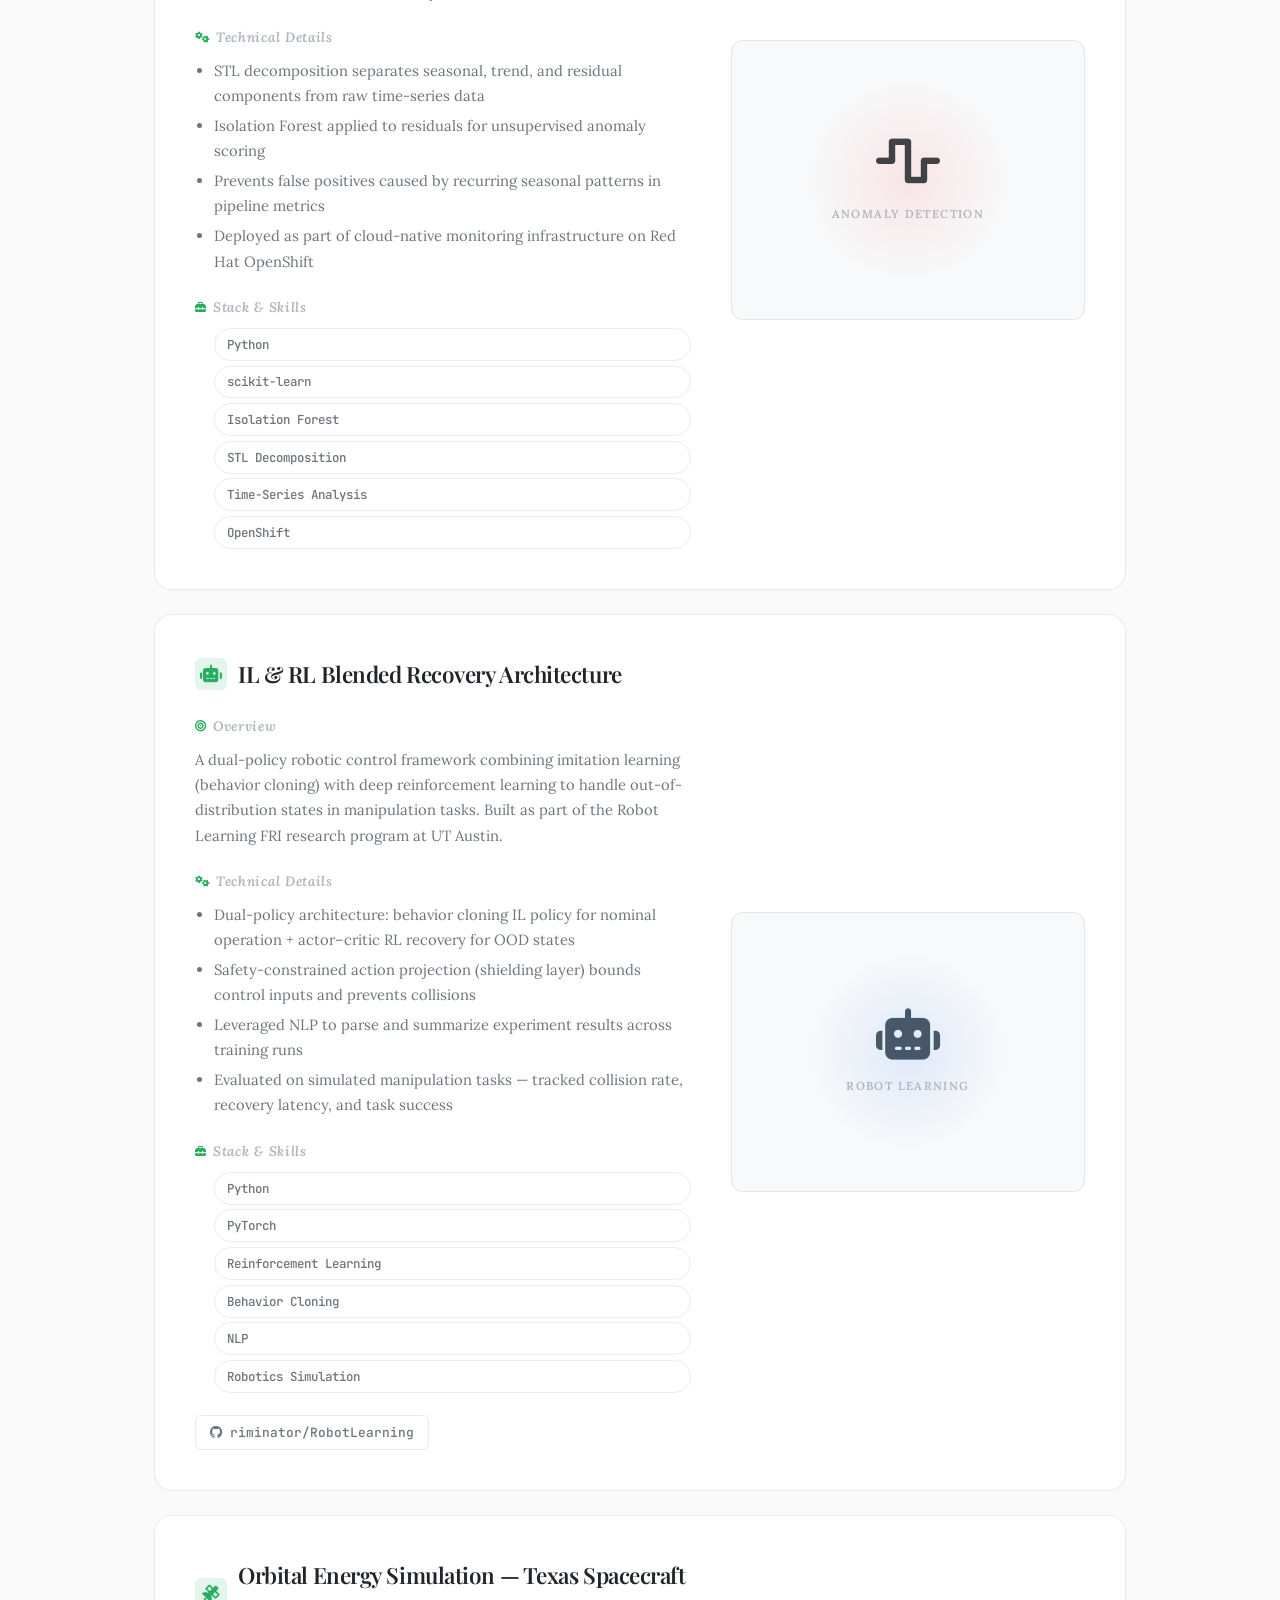
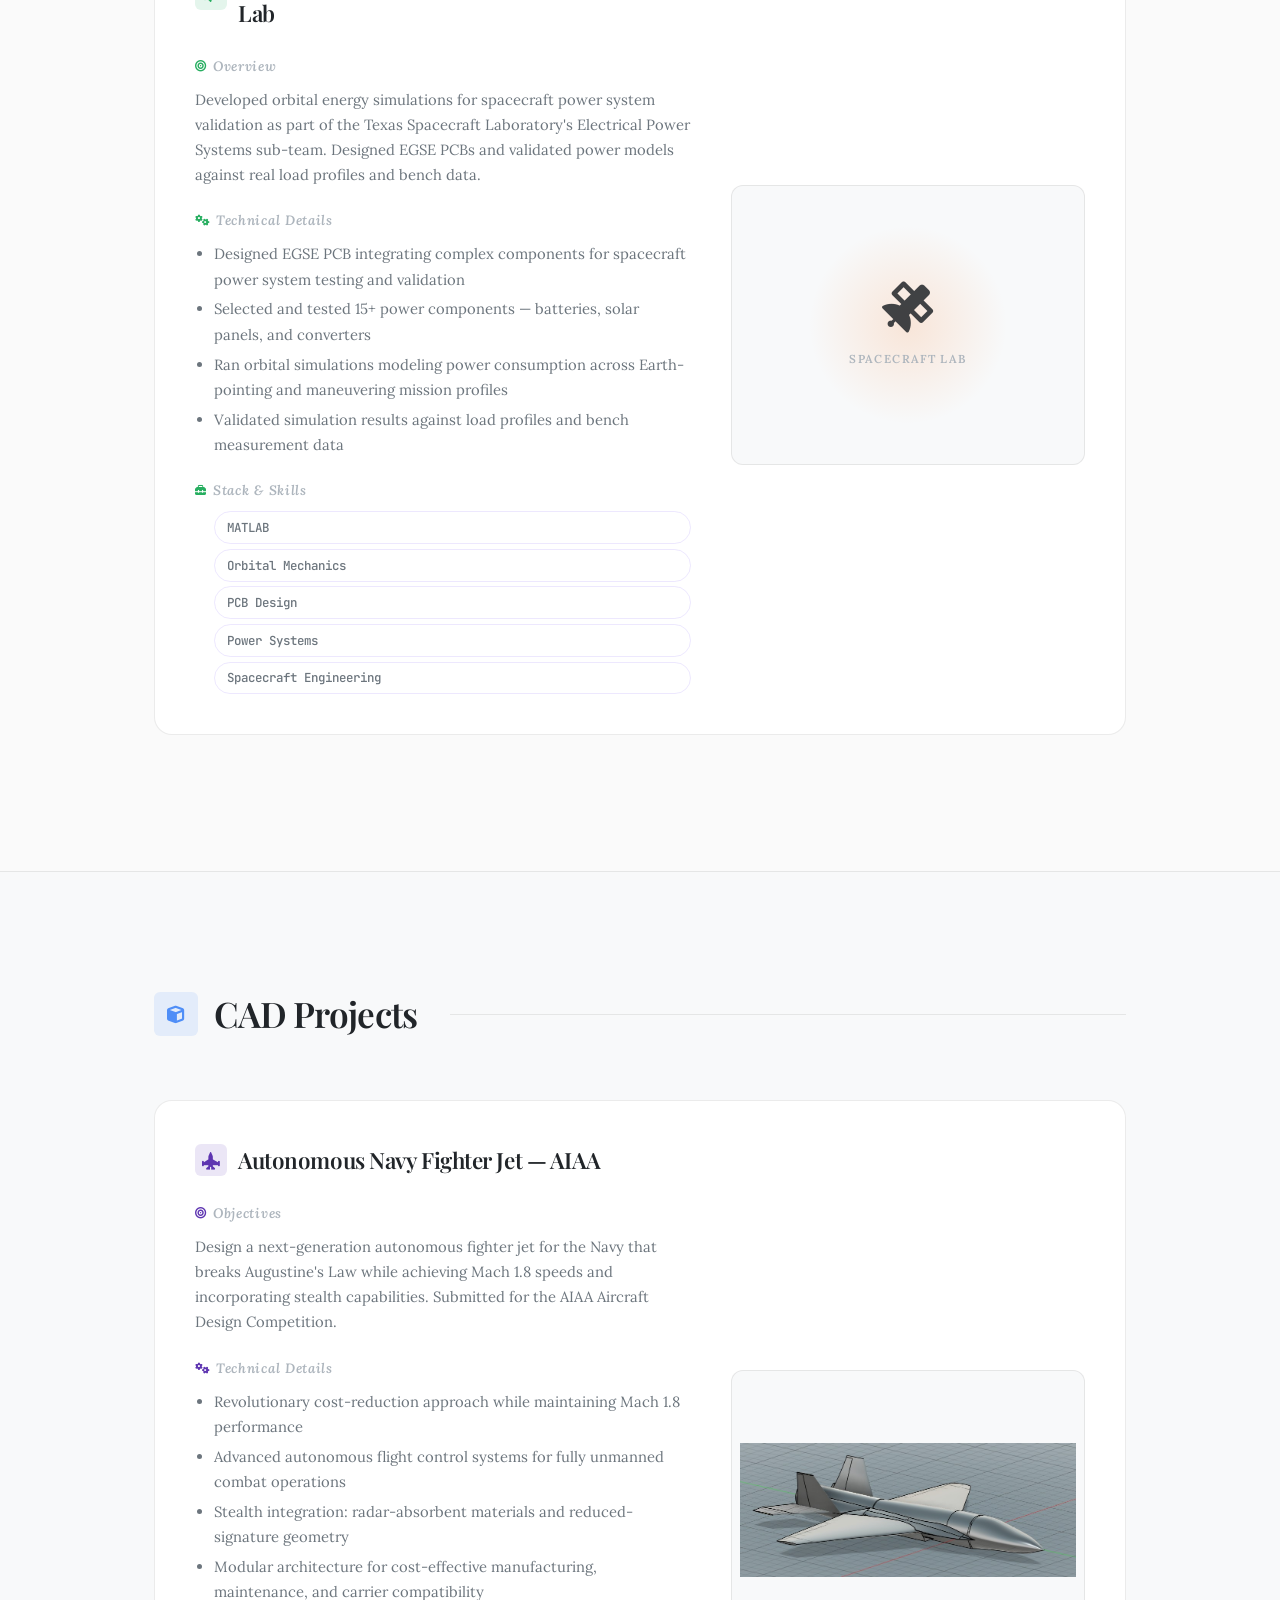
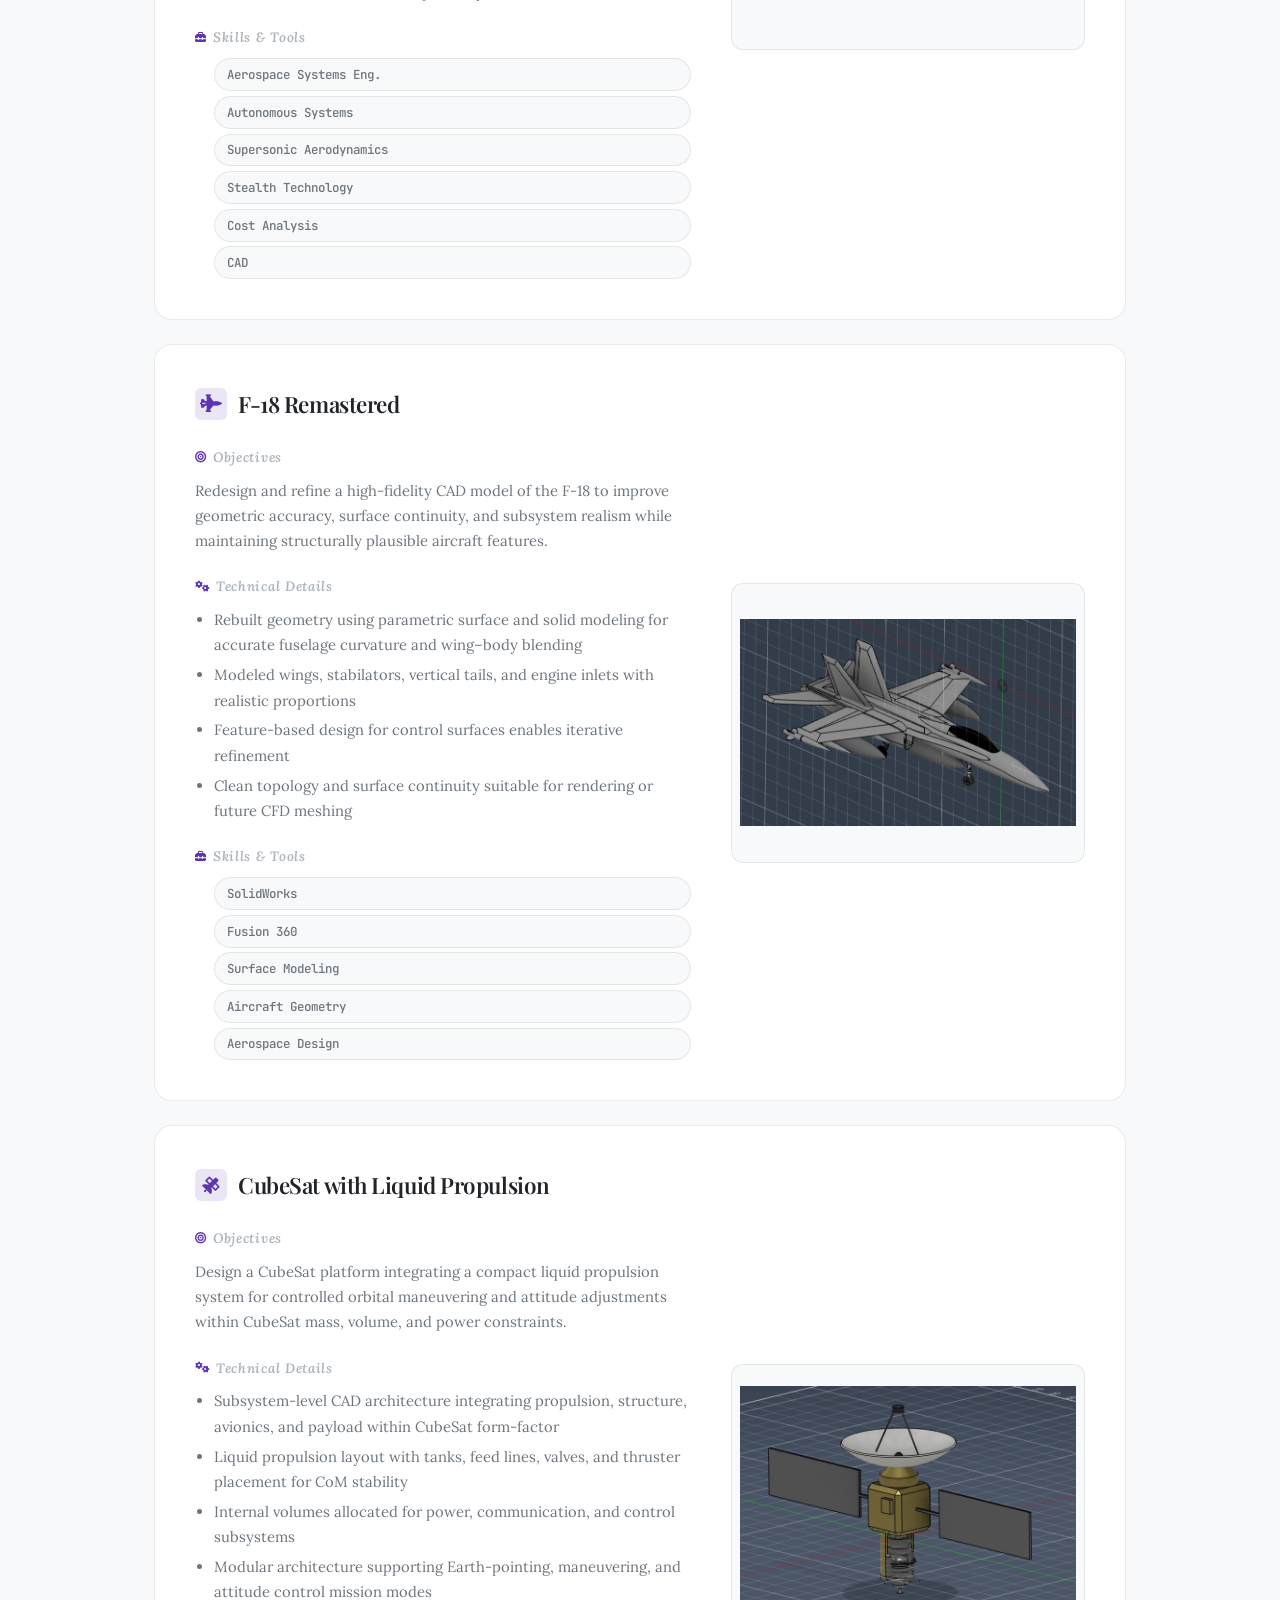
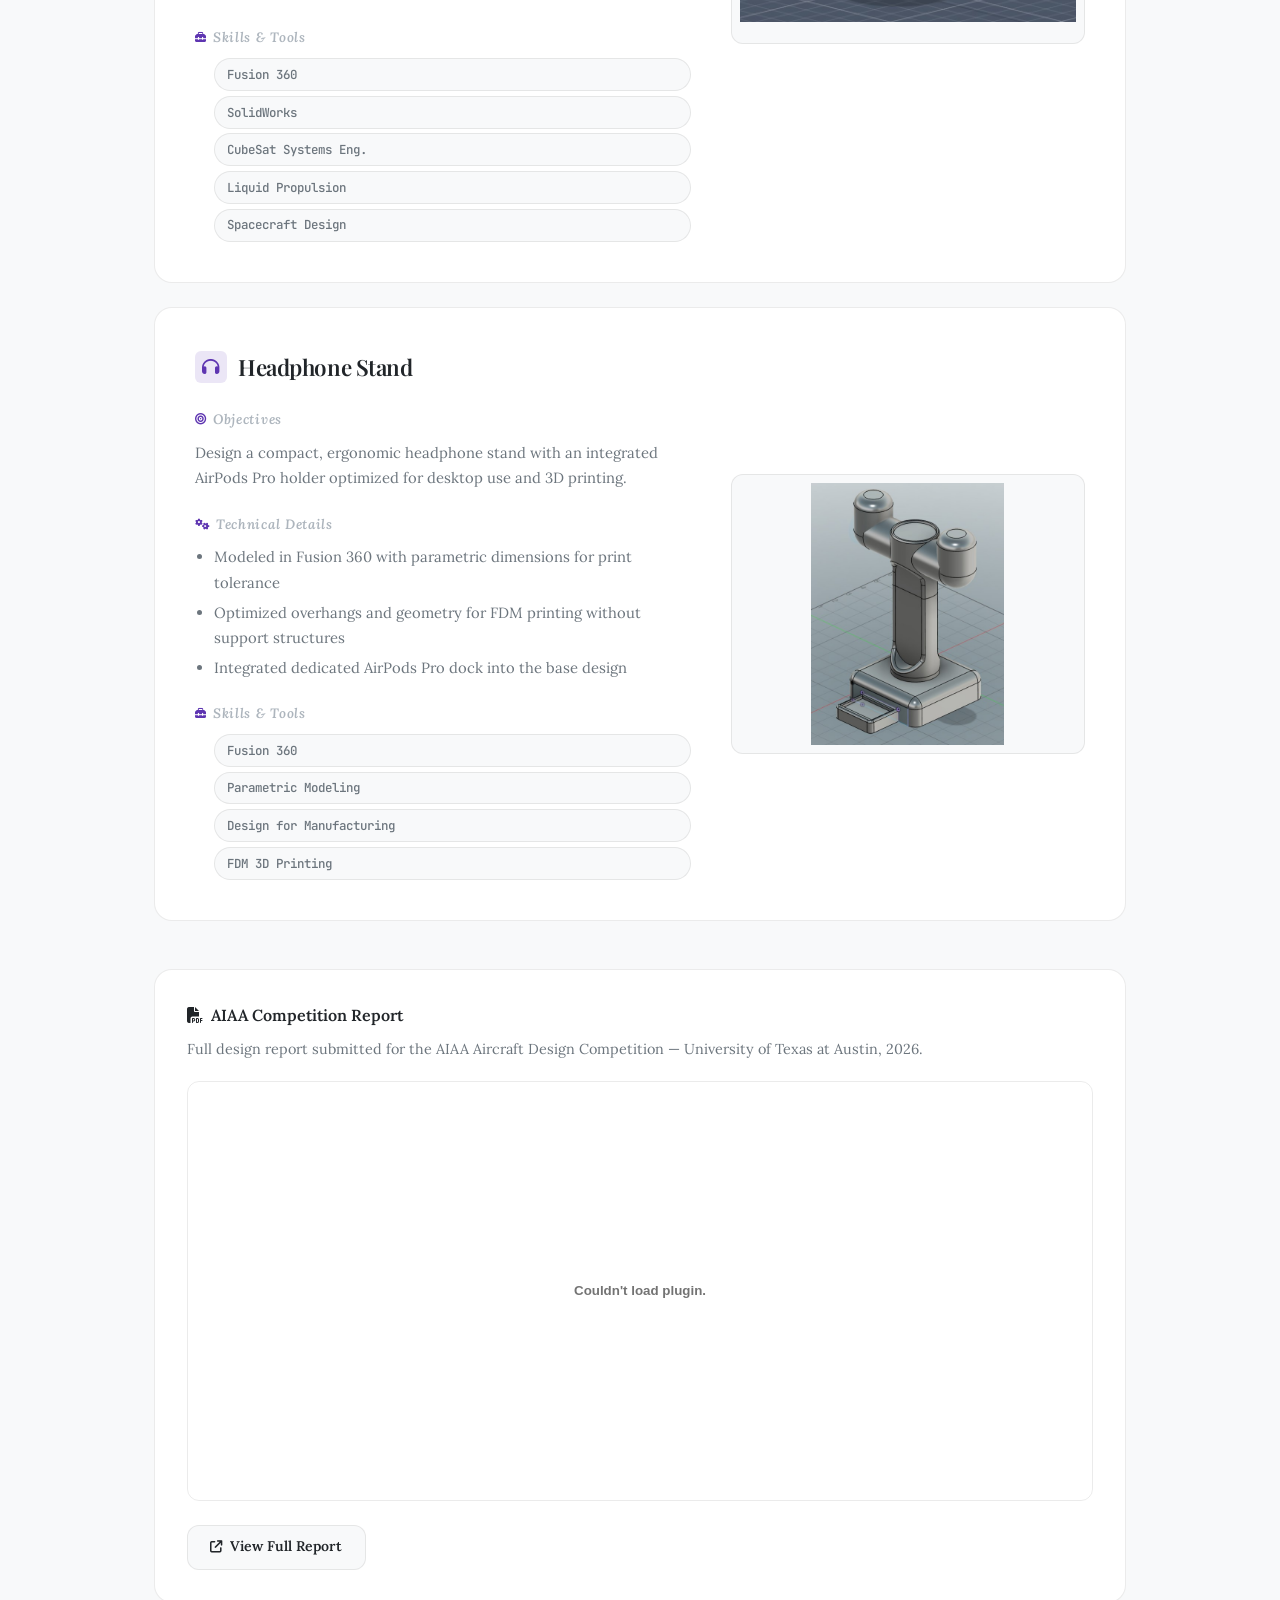
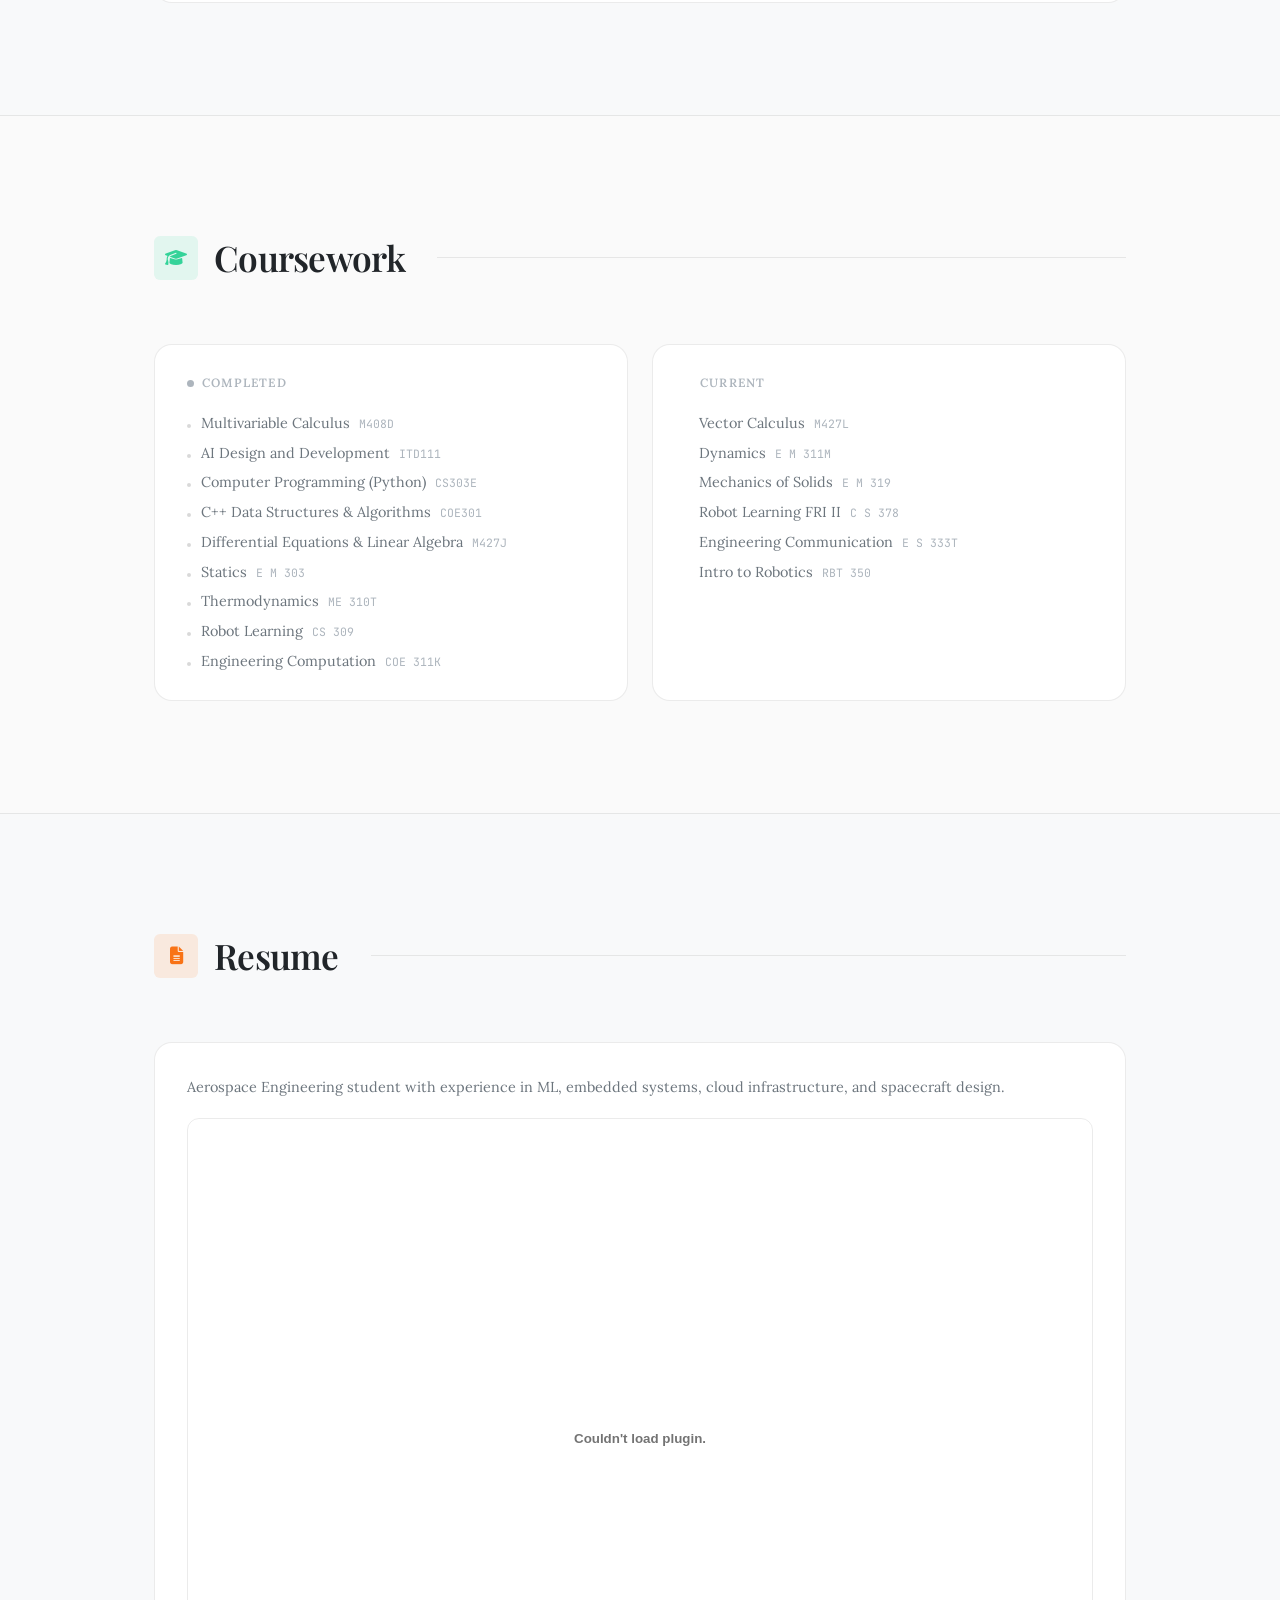
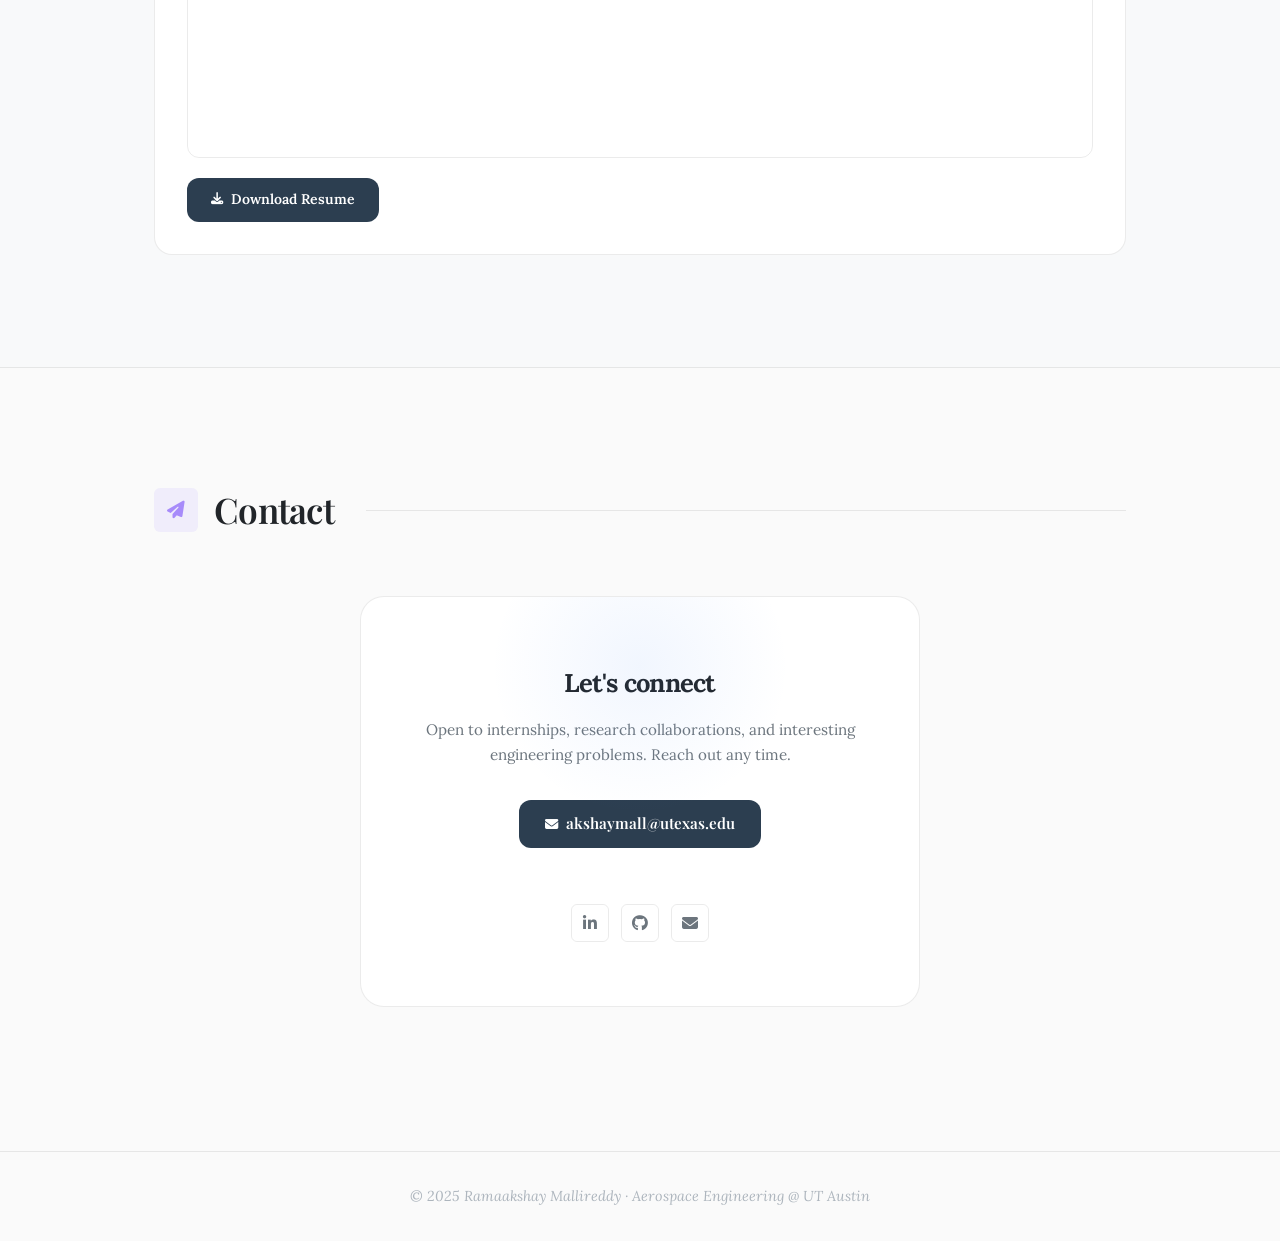
==== commit 03d5712d: "Updated Robotics Minor" ====
--- a/Portfolio/static/index.html
+++ b/Portfolio/static/index.html
@@ -52,7 +52,7 @@
             Available for internships &amp; research
         </div>
         <h1>Hi, I'm <span>Ramaakshay</span></h1>
-        <h3>Aerospace Engineering @ <span>UT Austin</span></h3>
+        <h3>Aerospace Engineering & Robotics@ <span>UT Austin</span></h3>
         <p>
             Building at the intersection of aerospace, software, and machine learning —
             from orbital simulations and spacecraft CAD to robotic control systems and cloud infrastructure.
@@ -592,6 +592,7 @@
                 <li><span>Mechanics of Solids</span><span class="course-code">E M 319</span></li>
                 <li><span>Robot Learning FRI II</span><span class="course-code">C S 378</span></li>
                 <li><span>Engineering Communication</span><span class="course-code">E S 333T</span></li>
+                <li><span>Intro to Robotics</span><span class="course-code">RBT 350</span></li>
             </ul>
         </div>
     </div>
@@ -615,8 +616,8 @@
 
     <div class="resume-wrapper">
         <p>Aerospace Engineering student with experience in ML, embedded systems, cloud infrastructure, and spacecraft design.</p>
-        <embed src="assets/Ramaakshay_Mallireddy_Resume (5).pdf" type="application/pdf" width="100%" height="640px" />
-        <a href="assets/Ramaakshay_Mallireddy_Resume (5).pdf" target="_blank" class="btn">
+        <embed src="assets/Ramaakshay_Mallireddy_Resume_Portfolio.pdf" type="application/pdf" width="100%" height="640px" />
+        <a href="assets/Ramaakshay_Mallireddy_Resume_Portfolio.pdf" target="_blank" class="btn">
             <i class="fas fa-download fa-sm"></i> Download Resume
         </a>
     </div>
